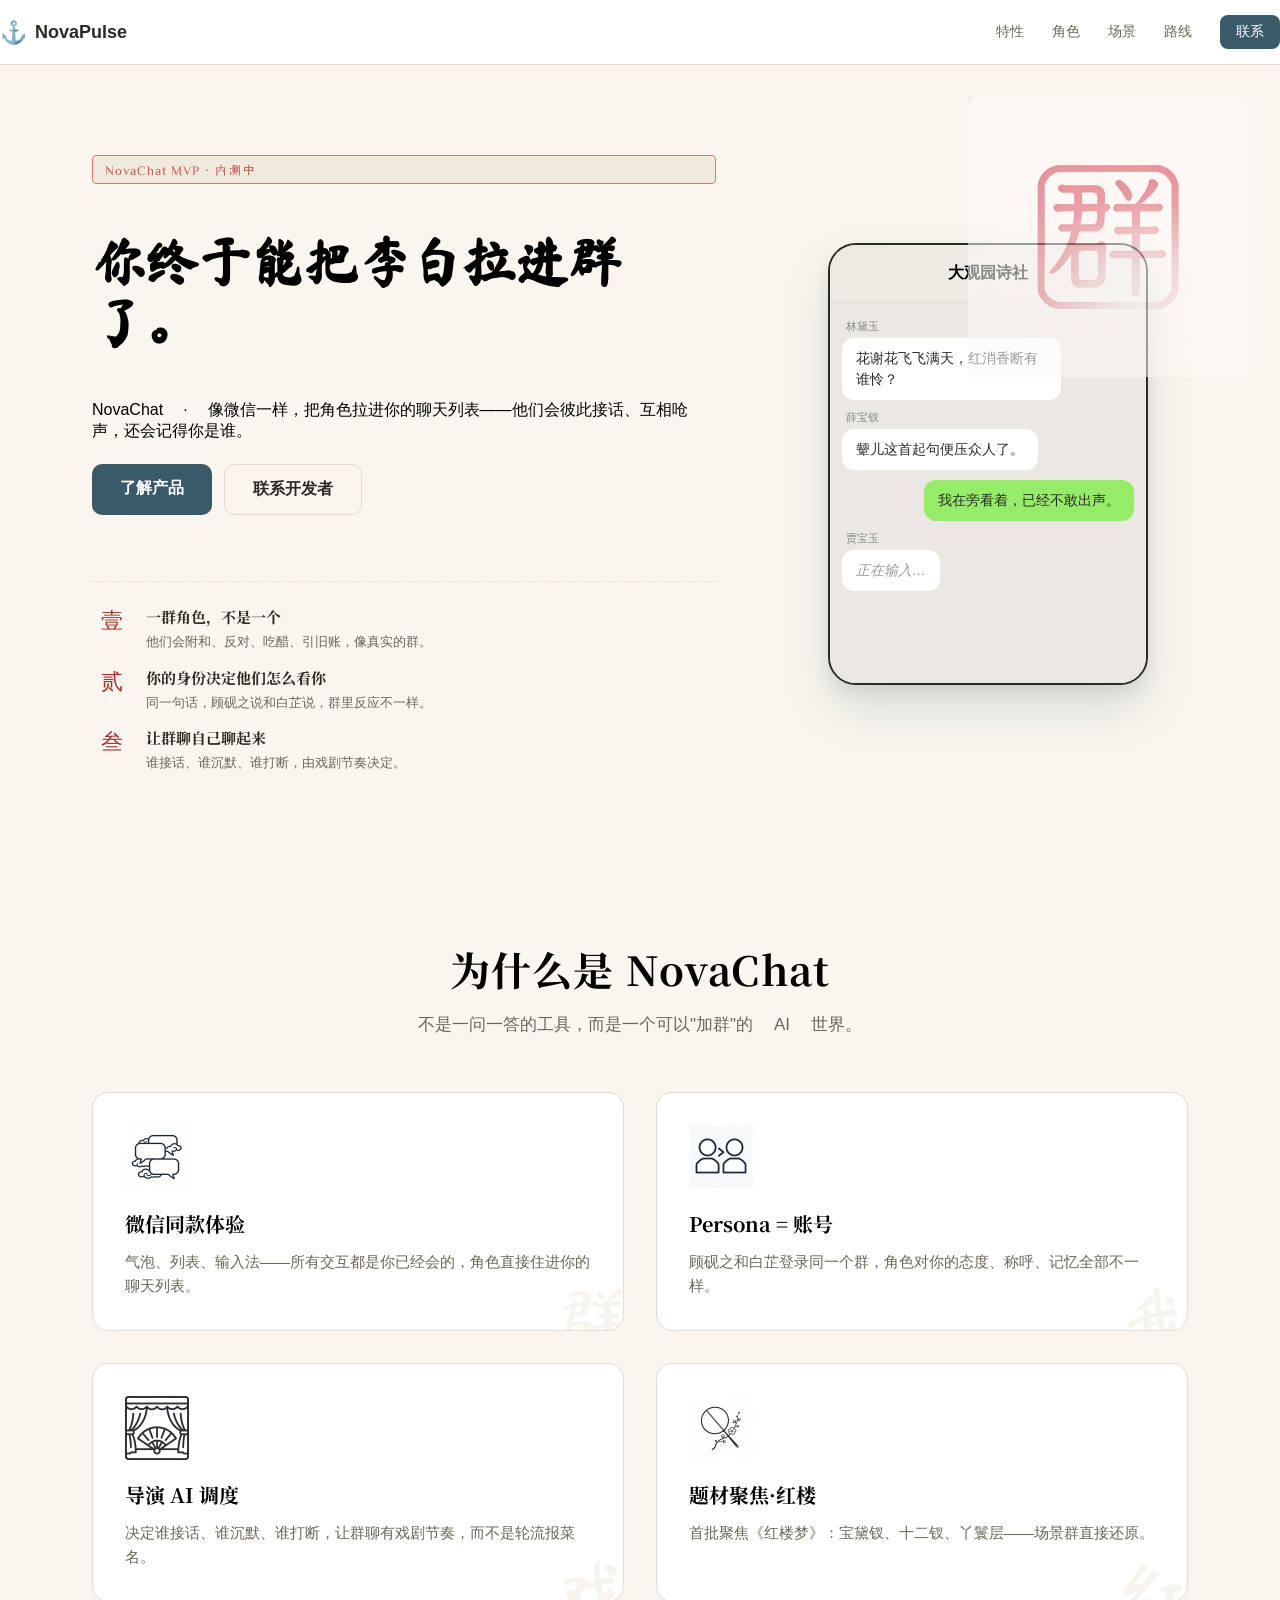
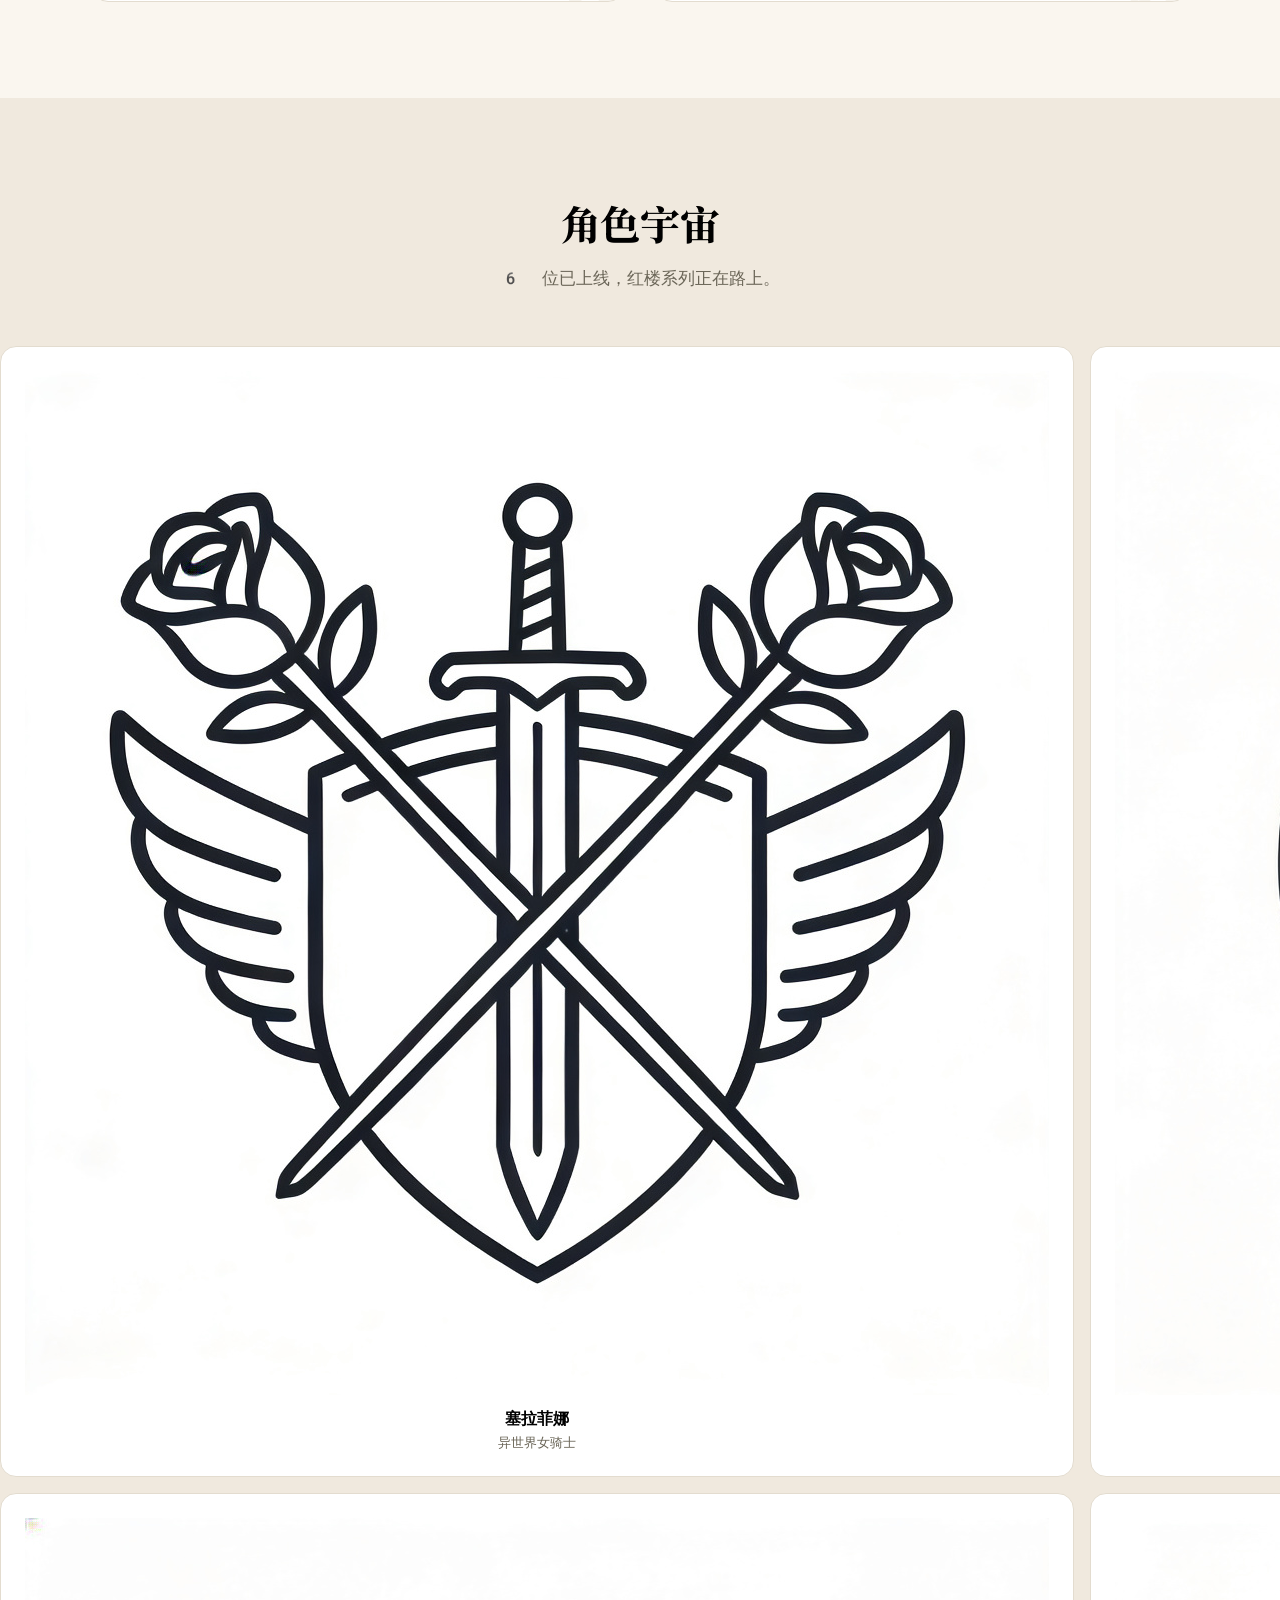
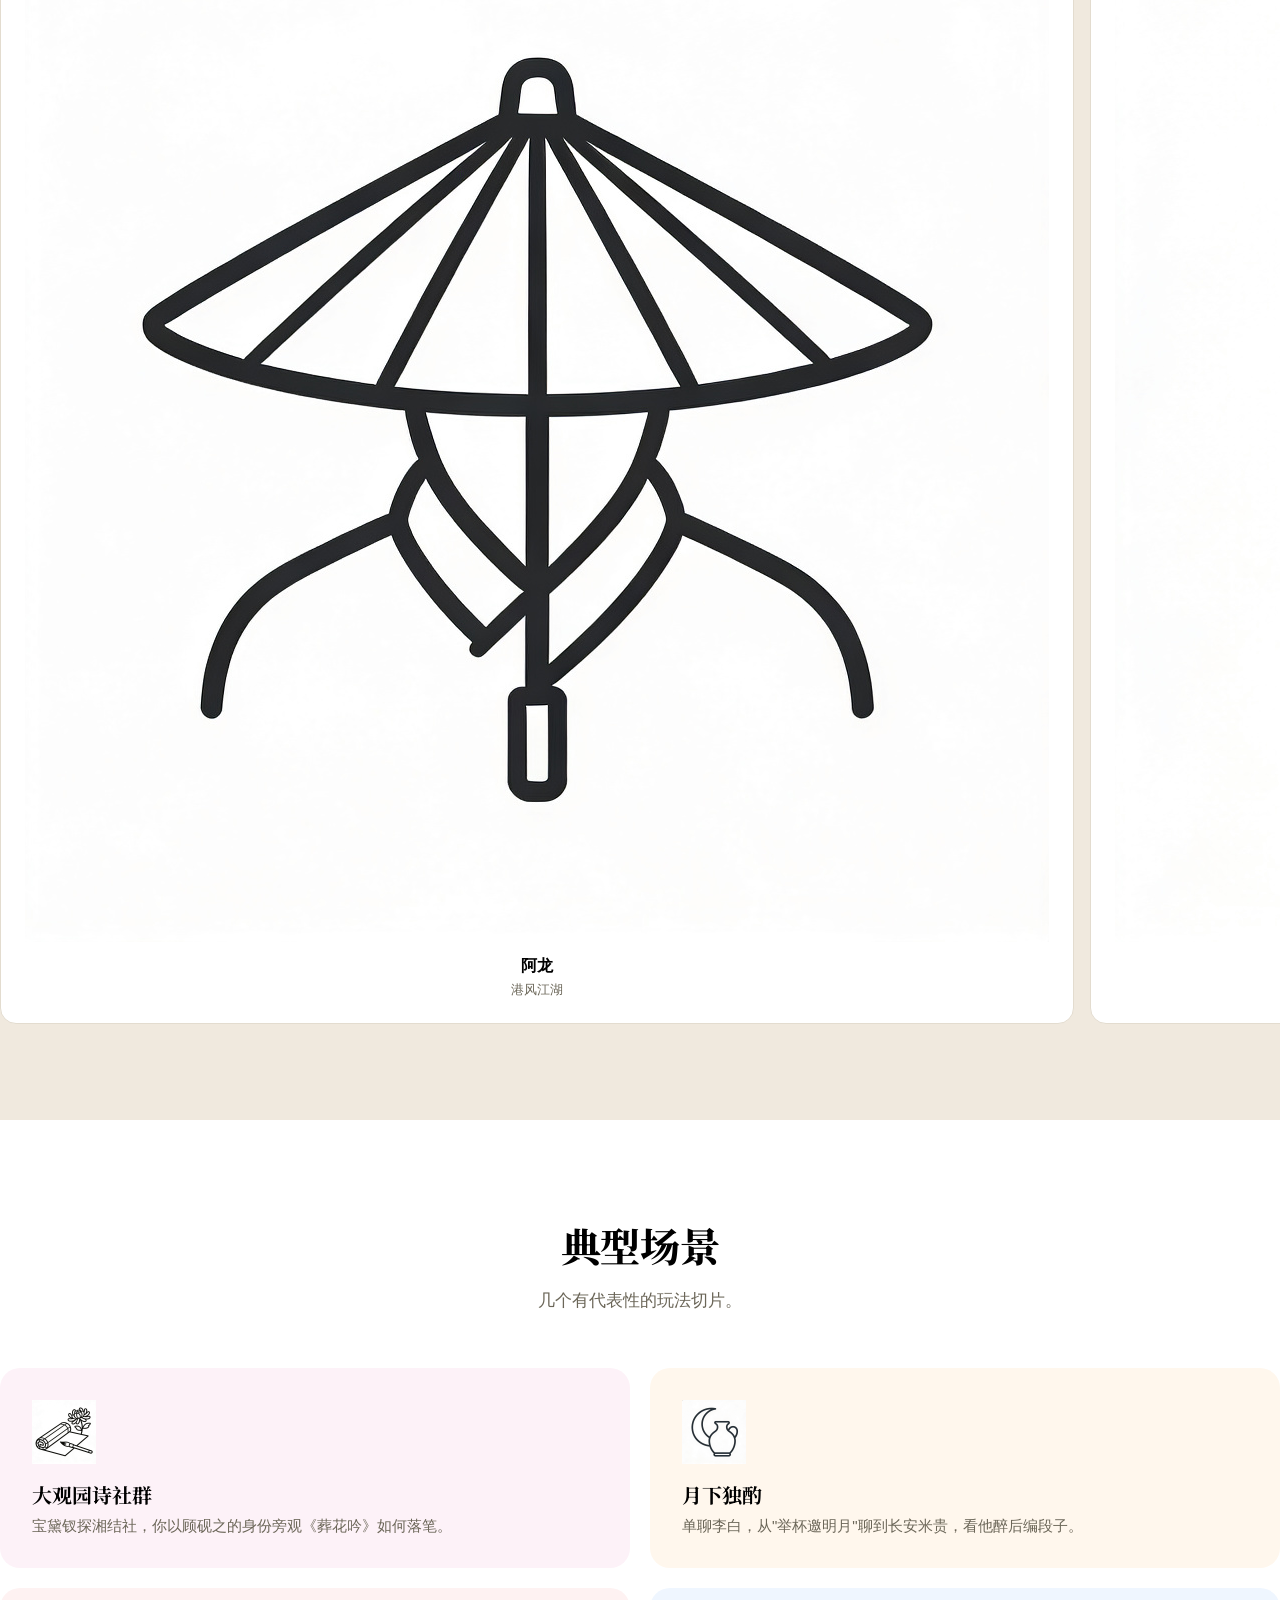
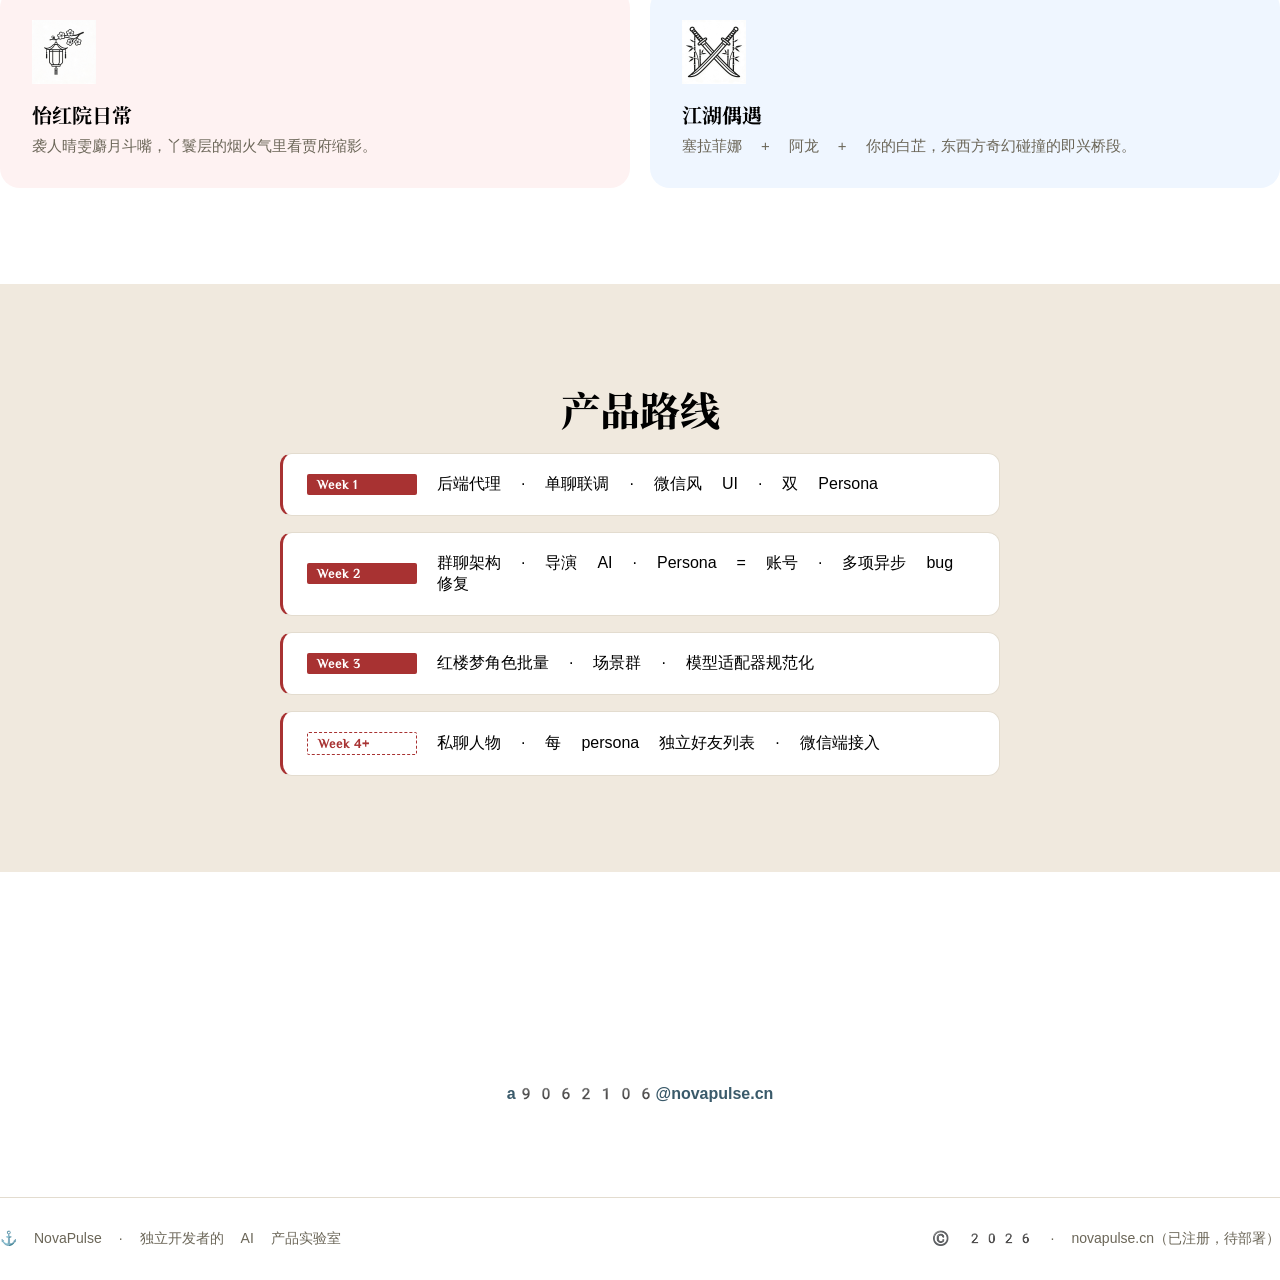
==== index.html @ bb03c8c2 "Initial commit: NovaChat landing v1" ====
<!DOCTYPE html>
<html lang="zh-CN">
<head>
  <meta charset="UTF-8">
  <meta name="viewport" content="width=device-width, initial-scale=1.0">
  <title>NovaPulse · 让 AI 角色住进你的聊天列表</title>
  <meta name="description" content="NovaPulse 是一位独立开发者的 AI 产品实验室，首款产品 NovaChat：微信风多角色 AI 群聊。">
  <link rel="preconnect" href="https://fonts.googleapis.com">
  <link rel="preconnect" href="https://fonts.gstatic.com" crossorigin>
  <link href="https://fonts.googleapis.com/css2?family=Ma+Shan+Zheng&family=Noto+Serif+SC:wght@400;700;900&family=ZCOOL+XiaoWei&display=swap" rel="stylesheet">
  <link rel="stylesheet" href="css/style.css">
</head>
<body>

  <nav class="nav">
    <div class="container nav-inner">
      <a href="#" class="brand"><span class="logo">⚓</span><span>NovaPulse</span></a>
      <div class="nav-links">
        <a href="#features">特性</a>
        <a href="#characters">角色</a>
        <a href="#scenes">场景</a>
        <a href="#roadmap">路线</a>
        <a href="#contact" class="nav-cta">联系</a>
      </div>
    </div>
  </nav>

  <header class="hero">
    <img src="assets/icons/deco-seal-hero.png" class="hero-seal" alt="">
    <div class="container hero-grid">
      <div class="hero-text">
        <span class="badge">NovaChat MVP · 内测中</span>
        <h1>你终于能把李白拉进群了。</h1>
        <p class="hero-sub">NovaChat · 像微信一样，把角色拉进你的聊天列表——他们会彼此接话、互相呛声，还会记得你是谁。</p>
        <div class="hero-ctas">
          <a href="#features" class="btn btn-primary">了解产品</a>
          <a href="#contact" class="btn btn-ghost">联系开发者</a>
        </div>
        <div class="hero-pillars">
          <div class="pillar">
            <div class="pillar-num">壹</div>
            <div class="pillar-body">
              <div class="pillar-title">一群角色，不是一个</div>
              <div class="pillar-desc">他们会附和、反对、吃醋、引旧账，像真实的群。</div>
            </div>
          </div>
          <div class="pillar">
            <div class="pillar-num">贰</div>
            <div class="pillar-body">
              <div class="pillar-title">你的身份决定他们怎么看你</div>
              <div class="pillar-desc">同一句话，顾砚之说和白芷说，群里反应不一样。</div>
            </div>
          </div>
          <div class="pillar">
            <div class="pillar-num">叁</div>
            <div class="pillar-body">
              <div class="pillar-title">让群聊自己聊起来</div>
              <div class="pillar-desc">谁接话、谁沉默、谁打断，由戏剧节奏决定。</div>
            </div>
          </div>
        </div>
      </div>
      <div class="hero-phone">
        <div class="phone">
          <div class="phone-header">大观园诗社</div>
          <div class="phone-body">
            <div class="msg msg-left"><span class="name">林黛玉</span><p>花谢花飞飞满天，红消香断有谁怜？</p></div>
            <div class="msg msg-left"><span class="name">薛宝钗</span><p>颦儿这首起句便压众人了。</p></div>
            <div class="msg msg-right"><p>我在旁看着，已经不敢出声。</p></div>
            <div class="msg msg-left typing"><span class="name">贾宝玉</span><p>正在输入…</p></div>
          </div>
        </div>
      </div>
    </div>
  </header>

  <section class="features" id="features">
    <div class="section-header">
      <h2>为什么是 NovaChat</h2>
      <p class="section-sub">不是一问一答的工具，而是一个可以"加群"的 AI 世界。</p>
    </div>
    <div class="features-grid">
      <div class="feature-card" data-char="群">
        <img src="assets/icons/feature-01-chat.png" class="feature-icon" alt="微信同款体验">
        <h3>微信同款体验</h3>
        <p>气泡、列表、输入法——所有交互都是你已经会的，角色直接住进你的聊天列表。</p>
      </div>
      <div class="feature-card" data-char="我">
        <img src="assets/icons/feature-02-persona.png" class="feature-icon" alt="Persona 账号">
        <h3>Persona = 账号</h3>
        <p>顾砚之和白芷登录同一个群，角色对你的态度、称呼、记忆全部不一样。</p>
      </div>
      <div class="feature-card" data-char="戏">
        <img src="assets/icons/feature-03-director.png" class="feature-icon" alt="导演 AI 调度">
        <h3>导演 AI 调度</h3>
        <p>决定谁接话、谁沉默、谁打断，让群聊有戏剧节奏，而不是轮流报菜名。</p>
      </div>
      <div class="feature-card" data-char="红">
        <img src="assets/icons/feature-04-redchamber.png" class="feature-icon" alt="题材聚焦红楼">
        <h3>题材聚焦·红楼</h3>
        <p>首批聚焦《红楼梦》：宝黛钗、十二钗、丫鬟层——场景群直接还原。</p>
      </div>
    </div>
  </section>

  <section id="characters" class="section section-alt">
    <div class="container">
      <h2 class="section-title">角色宇宙</h2>
      <p class="section-sub">6 位已上线，红楼系列正在路上。</p>
      <div class="characters">
        <div class="char-card"><img src="assets/icons/char-seraphina.png" class="char-avatar" alt="塞拉菲娜"><h4>塞拉菲娜</h4><p>异世界女骑士</p></div>
        <div class="char-card"><img src="assets/icons/char-libai.png" class="char-avatar" alt="李白"><h4>李白</h4><p>盛唐诗仙</p></div>
        <div class="char-card"><img src="assets/icons/char-xiaohong.png" class="char-avatar" alt="小红"><h4>小红</h4><p>活泼少女</p></div>
        <div class="char-card"><img src="assets/icons/char-suxiaorou.png" class="char-avatar" alt="苏小柔"><h4>苏小柔</h4><p>温婉姑娘</p></div>
        <div class="char-card"><img src="assets/icons/char-along.png" class="char-avatar" alt="阿龙"><h4>阿龙</h4><p>港风江湖</p></div>
        <div class="char-card"><img src="assets/icons/char-suqinghuan.png" class="char-avatar" alt="苏清欢"><h4>苏清欢</h4><p>红楼 OC</p></div>
        <div class="char-card char-soon"><div class="char-avatar">📜</div><h4>宝黛钗 + 十二钗 + 丫鬟层</h4><p>Week 3 即将上线</p></div>
      </div>
    </div>
  </section>

  <section id="scenes" class="section">
    <div class="container">
      <h2 class="section-title">典型场景</h2>
      <p class="section-sub">几个有代表性的玩法切片。</p>
      <div class="scenes">
        <div class="scene-card scene-pink"><img src="assets/icons/scene-poetry.png" class="scene-icon" alt="大观园诗社群"><h3>大观园诗社群</h3><p>宝黛钗探湘结社，你以顾砚之的身份旁观《葬花吟》如何落笔。</p></div>
        <div class="scene-card scene-orange"><img src="assets/icons/scene-moonwine.png" class="scene-icon" alt="月下独酌"><h3>月下独酌</h3><p>单聊李白，从"举杯邀明月"聊到长安米贵，看他醉后编段子。</p></div>
        <div class="scene-card scene-red"><img src="assets/icons/scene-courtyard.png" class="scene-icon" alt="怡红院日常"><h3>怡红院日常</h3><p>袭人晴雯麝月斗嘴，丫鬟层的烟火气里看贾府缩影。</p></div>
        <div class="scene-card scene-blue"><img src="assets/icons/scene-jianghu.png" class="scene-icon" alt="江湖偶遇"><h3>江湖偶遇</h3><p>塞拉菲娜 + 阿龙 + 你的白芷，东西方奇幻碰撞的即兴桥段。</p></div>
      </div>
    </div>
  </section>

  <section id="roadmap" class="section section-alt">
    <div class="container">
      <h2 class="section-title">产品路线</h2>
      <div class="roadmap">
        <div class="road-item done"><span class="road-tag">Week 1</span><p>后端代理 · 单聊联调 · 微信风 UI · 双 Persona</p></div>
        <div class="road-item done"><span class="road-tag">Week 2</span><p>群聊架构 · 导演 AI · Persona = 账号 · 多项异步 bug 修复</p></div>
        <div class="road-item current"><span class="road-tag">Week 3</span><p>红楼梦角色批量 · 场景群 · 模型适配器规范化</p></div>
        <div class="road-item"><span class="road-tag">Week 4+</span><p>私聊人物 · 每 persona 独立好友列表 · 微信端接入</p></div>
      </div>
    </div>
  </section>

  <section id="contact" class="section section-dark">
    <div class="container contact-inner">
      <h2>想第一时间体验 NovaChat？</h2>
      <p>内测名额有限，独立开发节奏，欢迎直接发邮件聊聊。</p>
      <a href="mailto:a9062106@novapulse.cn" class="btn btn-light">a9062106@novapulse.cn</a>
    </div>
  </section>

  <footer class="footer">
    <div class="container footer-inner">
      <span>⚓ NovaPulse · 独立开发者的 AI 产品实验室</span>
      <span>© 2026 · novapulse.cn（已注册，待部署）</span>
    </div>
  </footer>

  <script src="js/main.js"></script>
</body>
</html>
---- css/style.css ----
* { margin: 0; padding: 0; box-sizing: border-box; }
:root {
  /* 主色：水墨青（去微信化） */
  --primary: #3a5a6a;
  --primary-light: #5e7e8c;
  --primary-hover: #2d4854;

  /* 点缀：胭脂 — 用于 CTA / persona badge / 关键强调 */
  --accent: #c85a54;
  --accent-light: #d97b75;

  /* 辅色：赭石 — 古风置顶 / 分隔 */
  --secondary: #b4744a;
  --secondary-light: #d8a478;

  /* 背景与文字 */
  --bg: #faf6ef;            /* 米白纸色 */
  --bg-alt: #f0e9de;        /* 章节分段 */
  --text: #2c2a26;
  --text-light: #6b6658;
  --border: #e3dccf;

  /* 气泡色（如果落地页有演示对话） */
  --bubble-user: #d8e4e8;   /* 淡水墨青 */
  --bubble-ai: #f5efe4;     /* 淡米黄 */

  /* 场景色（换古风调子） */
  --scene-pink: #f5dfd8;
  --scene-orange: #f0e1c8;
  --scene-red: #eccfc6;
  --scene-blue: #d8dfe4;

  /* 字体 */
  --font-display: 'Ma Shan Zheng', 'Noto Serif SC', serif;
  --font-heading: 'Noto Serif SC', 'PingFang SC', serif;
  --font-body: 'Noto Sans SC', -apple-system, 'PingFang SC', 'Microsoft YaHei', 'Segoe UI Emoji', 'Apple Color Emoji', 'Noto Color Emoji', sans-serif;
  --font-accent: 'ZCOOL XiaoWei', 'Noto Serif SC', serif;
  
  /* 朱印色 */
  --ink-seal: #a83232;
  --ink-seal-soft: #c45d5d;

  /* 尺寸保留，不要动 */
  --container-max: 1120px;
  --radius: 12px;
  --radius-lg: 20px;
}

/* 全局字体规则 */
body { font-family: var(--font-body); }
.hero h1, h1.hero-title {
  font-family: var(--font-display);
  font-weight: 400;
  letter-spacing: 0.04em;
  line-height: 1.25;
}
h2 { font-family: var(--font-heading); font-weight: 700; letter-spacing: 0.03em; }
h3 { font-family: var(--font-heading); font-weight: 700; }
/* Nav */
.nav {
  position: sticky; top: 0; z-index: 100;
  background: rgba(255,255,255,0.85);
  backdrop-filter: saturate(180%) blur(10px);
  border-bottom: 1px solid var(--border);
  transition: box-shadow 0.2s;
}
.nav-inner { display:flex; justify-content:space-between; align-items:center; height:64px; }
.brand { display:flex; align-items:center; gap:8px; font-weight:700; font-size:18px; color:var(--text); text-decoration:none; }
.logo { font-size:22px; }
.nav-links { display:flex; gap:28px; align-items:center; }
.nav-links a { color:var(--text-light); text-decoration:none; font-size:14px; }
.nav-links a:hover { color:var(--primary); }
.nav-cta { background:var(--primary); color:white !important; padding:8px 16px; border-radius:8px; }
.nav-cta:hover { background:var(--primary-light); }

/* Hero */
.hero { padding: 0; background: var(--bg); position: relative; overflow: hidden; }
.hero-grid {
  display: grid;
  grid-template-columns: 1fr 400px;
  gap: 72px;
  align-items: center;
  max-width: 1160px;
  margin: 0 auto;
  padding: 90px 32px 70px;
  min-height: 580px;
}
.hero-text { display: flex; flex-direction: column; gap: 22px; justify-content: center; }
.hero-phone { display: flex; justify-content: center; align-items: center; }
@media (max-width: 960px) {
  .hero-grid { grid-template-columns: 1fr; gap: 48px; padding: 60px 24px 50px; }
  .hero-phone { order: -1; }
}
.hero-badge, .hero-label, .hero .badge { background: var(--bg-alt); color: var(--accent); border: 1px solid var(--accent-light); border-radius: 4px; padding: 4px 12px; font-family: var(--font-accent); font-size: 13px; letter-spacing: 0.08em; display: inline-block; margin-bottom:24px; }
.hero-text h1 { font-size:54px; line-height:1.15; font-weight:800; letter-spacing:-0.02em; margin-bottom:24px; }
.accent { background:linear-gradient(135deg, var(--primary), var(--primary-light)); -webkit-background-clip:text; -webkit-text-fill-color:transparent; background-clip:text; }
.lead { font-size:18px; color:var(--text-light); margin-bottom:32px; }
.hero-ctas { display:flex; gap:12px; margin-bottom:24px; flex-wrap:wrap; }
.btn { display:inline-block; padding:14px 28px; border-radius:10px; text-decoration:none; font-weight:600; transition:all 0.2s; border:none; cursor:pointer; }
.btn-primary { background:var(--primary); color:white; }
.btn-primary:hover { background:var(--primary-light); transform:translateY(-1px); box-shadow:0 10px 30px -10px rgba(58, 90, 106, 0.3); }
.btn-ghost { color:var(--text); border:1.5px solid var(--border); }
.btn-ghost:hover { border-color:var(--primary); color:var(--primary); }
.btn-light { background:white; color:var(--primary); }
.hero-meta { display:flex; gap:16px; font-size:13px; color:var(--text-light); flex-wrap:wrap; }

/* Hero pillars */
.hero-pillars {
  display: flex; flex-direction: column; gap: 14px;
  margin-top: 20px; padding-top: 24px;
  border-top: 1px dashed var(--border);
}
.pillar { display: grid; grid-template-columns: 40px 1fr; gap: 14px; align-items: start; }
.pillar-num {
  font-family: var(--font-display);
  font-size: 22px;
  color: var(--ink-seal);
  line-height: 1.2;
  text-align: center;
  padding-top: 2px;
}
.pillar-title {
  font-family: var(--font-heading);
  font-size: 15px; font-weight: 700;
  color: var(--text);
  margin-bottom: 4px;
}
.pillar-desc { font-size: 13px; color: var(--text-light); line-height: 1.65; }

/* Phone mock */
.hero-phone { display:flex; justify-content:center; }
.phone { width:320px; background:#f0ece8; border-radius:28px; box-shadow:0 24px 48px rgba(58, 90, 106, 0.16), 0 8px 16px rgba(44, 42, 38, 0.08); border: 2px solid #2c2a26; overflow:hidden; }
.phone-header { background:#ede9e3; padding:18px; font-weight:600; text-align:center; border-bottom:1px solid #e0dcd4; }
.phone-body { padding:16px 12px; min-height:380px; display:flex; flex-direction:column; gap:10px; background:#ebe7e2; }
.msg { display:flex; flex-direction:column; max-width:75%; }
.msg .name { font-size:11px; color:#888; margin-bottom:4px; padding:0 4px; }
.msg p { padding:10px 14px; border-radius:12px; font-size:14px; line-height:1.5; }
.msg-left { align-self:flex-start; }
.msg-left p { background:white; color:var(--text); }
.msg-right { align-self:flex-end; }
.msg-right p { background:#95ec69; color:var(--text); }
.typing p { color:#999; font-style:italic; }
.typing { animation:pulse 1.5s ease-in-out infinite; }
@keyframes pulse { 0%,100%{opacity:0.6;} 50%{opacity:1;} }

/* Sections */
.section { padding:96px 0; }
.section-alt { background:var(--bg-alt); }
.section-title { font-size:40px; font-weight:800; text-align:center; margin-bottom:16px; letter-spacing:-0.01em; }
.section-sub { text-align:center; color:var(--text-light); font-size:17px; margin-bottom:56px; }

/* Features */
.features { padding:96px 0; background:var(--bg); }
.section-header {
  text-align:center;
  margin-bottom:56px;
}
.section-header h2 { font-size:40px; margin-bottom:16px; }
.section-header .section-sub { font-size:17px; color:var(--text-light); }
.features-grid {
  display:grid;
  grid-template-columns:repeat(2,1fr);
  gap:32px;
  max-width:1160px;
  margin:0 auto;
  padding:0 32px;
}
.feature-card {
  background:white;
  padding:32px;
  border-radius:16px;
  border:1px solid var(--border);
  transition:all 0.3s;
  position:relative;
  overflow:hidden;
}
.feature-card:hover {
  transform:translateY(-4px);
  box-shadow:0 24px 48px rgba(58, 90, 106, 0.16);
  border-color:var(--primary-light);
}
.feature-card::before {
  content:attr(data-char);
  position:absolute;
  right:-12px;
  bottom:-32px;
  font-size:80px;
  font-family:var(--font-display);
  color:var(--bg-alt);
  opacity:0.5;
  pointer-events:none;
  line-height:1;
  z-index:0;
}
.feature-card .feature-icon {
  font-size:36px; 
  margin-bottom:20px;
  position: relative;
  z-index: 1;
}
.feature-card h3 {
  font-size:20px; 
  margin-bottom:12px;
  position: relative;
  z-index: 1;
}
.feature-card p {
  color:var(--text-light); 
  font-size:15px; 
  line-height:1.6;
  position: relative;
  z-index: 1;
}
@media (max-width: 960px) {
  .features-grid { grid-template-columns:1fr; gap:24px; padding:0 24px; }
  .section-header h2 { font-size:32px; }
  .feature-card { padding:28px; }
}

/* Characters */
.characters { display:grid; grid-template-columns:repeat(4,1fr); gap:16px; }
.char-card { background:white; padding:24px; border-radius:16px; text-align:center; border:1px solid var(--border); }
.char-avatar { font-size:40px; margin-bottom:10px; }
.char-card h4 { font-size:16px; margin-bottom:4px; }
.char-card p { color:var(--text-light); font-size:13px; }
.char-soon { background:linear-gradient(135deg,#fef3c7,#fce7f3); border:1px dashed var(--primary-light); grid-column:span 2; }

/* Scenes */
.scenes { display:grid; grid-template-columns:repeat(2,1fr); gap:20px; }
.scene-card { padding:32px; border-radius:20px; }
.scene-icon { font-size:36px; margin-bottom:14px; }
.scene-card h3 { font-size:20px; margin-bottom:8px; }
.scene-card p { font-size:15px; color:var(--text-light); }
.scene-pink { background:#fdf2f8; }
.scene-orange { background:#fff7ed; }
.scene-red { background:#fef2f2; }
.scene-blue { background:#eff6ff; }

/* Roadmap */
.roadmap { display:flex; flex-direction:column; gap:16px; max-width:720px; margin:0 auto; }
.road-item { display:flex; gap:20px; align-items:center; padding:20px 24px; background:white; border-radius:12px; border:1px solid var(--border); border-left:3px solid var(--ink-seal); position: relative; }
.road-tag { font-weight:700; color:var(--text-light); min-width:110px; font-size:14px; }
.road-item.done .road-tag, .road-item.current .road-tag, .road-item .road-tag {
  background: var(--ink-seal) !important;
  color: #fff !important;
  border-radius: 2px !important;
  padding: 4px 10px !important;
  font-family: var(--font-accent);
  font-size: 13px;
  letter-spacing: 0.08em;
}
.road-item:last-child .road-tag {
  background: transparent !important;
  color: var(--ink-seal) !important;
  border: 1px dashed var(--ink-seal) !important;
}

/* Contact */
.section-dark { background:var(--bg-dark); color:white; padding:80px 0; }
.contact-inner { text-align:center; }
.section-dark h2 { font-size:36px; margin-bottom:12px; }
.section-dark p { color:rgba(255,255,255,0.7); margin-bottom:32px; font-size:17px; }

/* Footer */
.footer { padding:32px 0; border-top:1px solid var(--border); color:var(--text-light); font-size:14px; }
.footer-inner { display:flex; justify-content:space-between; flex-wrap:wrap; gap:12px; }

/* Responsive */
@media (max-width: 860px) {
  .hero-grid { grid-template-columns:1fr; }
  .hero-text h1 { font-size:38px; }
  .features, .characters { grid-template-columns:repeat(2,1fr); }
  .scenes { grid-template-columns:1fr; }
  .char-soon { grid-column:span 2; }
  .nav-links a:not(.nav-cta) { display:none; }
  .section { padding:64px 0; }
  .section-title { font-size:30px; }
}

/* Emoji font fix */
.feature-icon,
.pillar-num,
.emoji {
  font-family: 'Apple Color Emoji', 'Segoe UI Emoji', 'Noto Color Emoji', 'Twemoji Mozilla', sans-serif;
}

/* ===== 矢量图标统一规则 ===== */
.feature-icon,
.char-icon,
.scene-icon {
  width: 64px;
  height: 64px;
  object-fit: contain;
  display: block;
  margin-bottom: 16px;
}

/* 覆盖原 .feature-icon 的 font-size:28px（现在是 img 不是 emoji） */
img.feature-icon { font-size: 0; }

.feature-card img.feature-icon {
  position: relative;
  z-index: 1;
}

/* ===== Hero 朱印水印 ===== */
.hero {
  position: relative;
  overflow: hidden;
}

.hero-seal {
  position: absolute;
  top: 32px;
  right: 32px;
  width: 280px;
  height: auto;
  opacity: 0.55;
  pointer-events: none;
  user-select: none;
  z-index: 0;
}

.hero-container,
.hero-left,
.hero-right {
  position: relative;
  z-index: 1;
}

@media (max-width: 960px) {
  .hero-seal { width: 180px; top: 20px; right: 16px; opacity: 0.35; }
}

@media (max-width: 720px) {
  .hero-seal { width: 140px; opacity: 0.28; }
  .feature-icon, .char-icon, .scene-icon { width: 56px; height: 56px; }
}
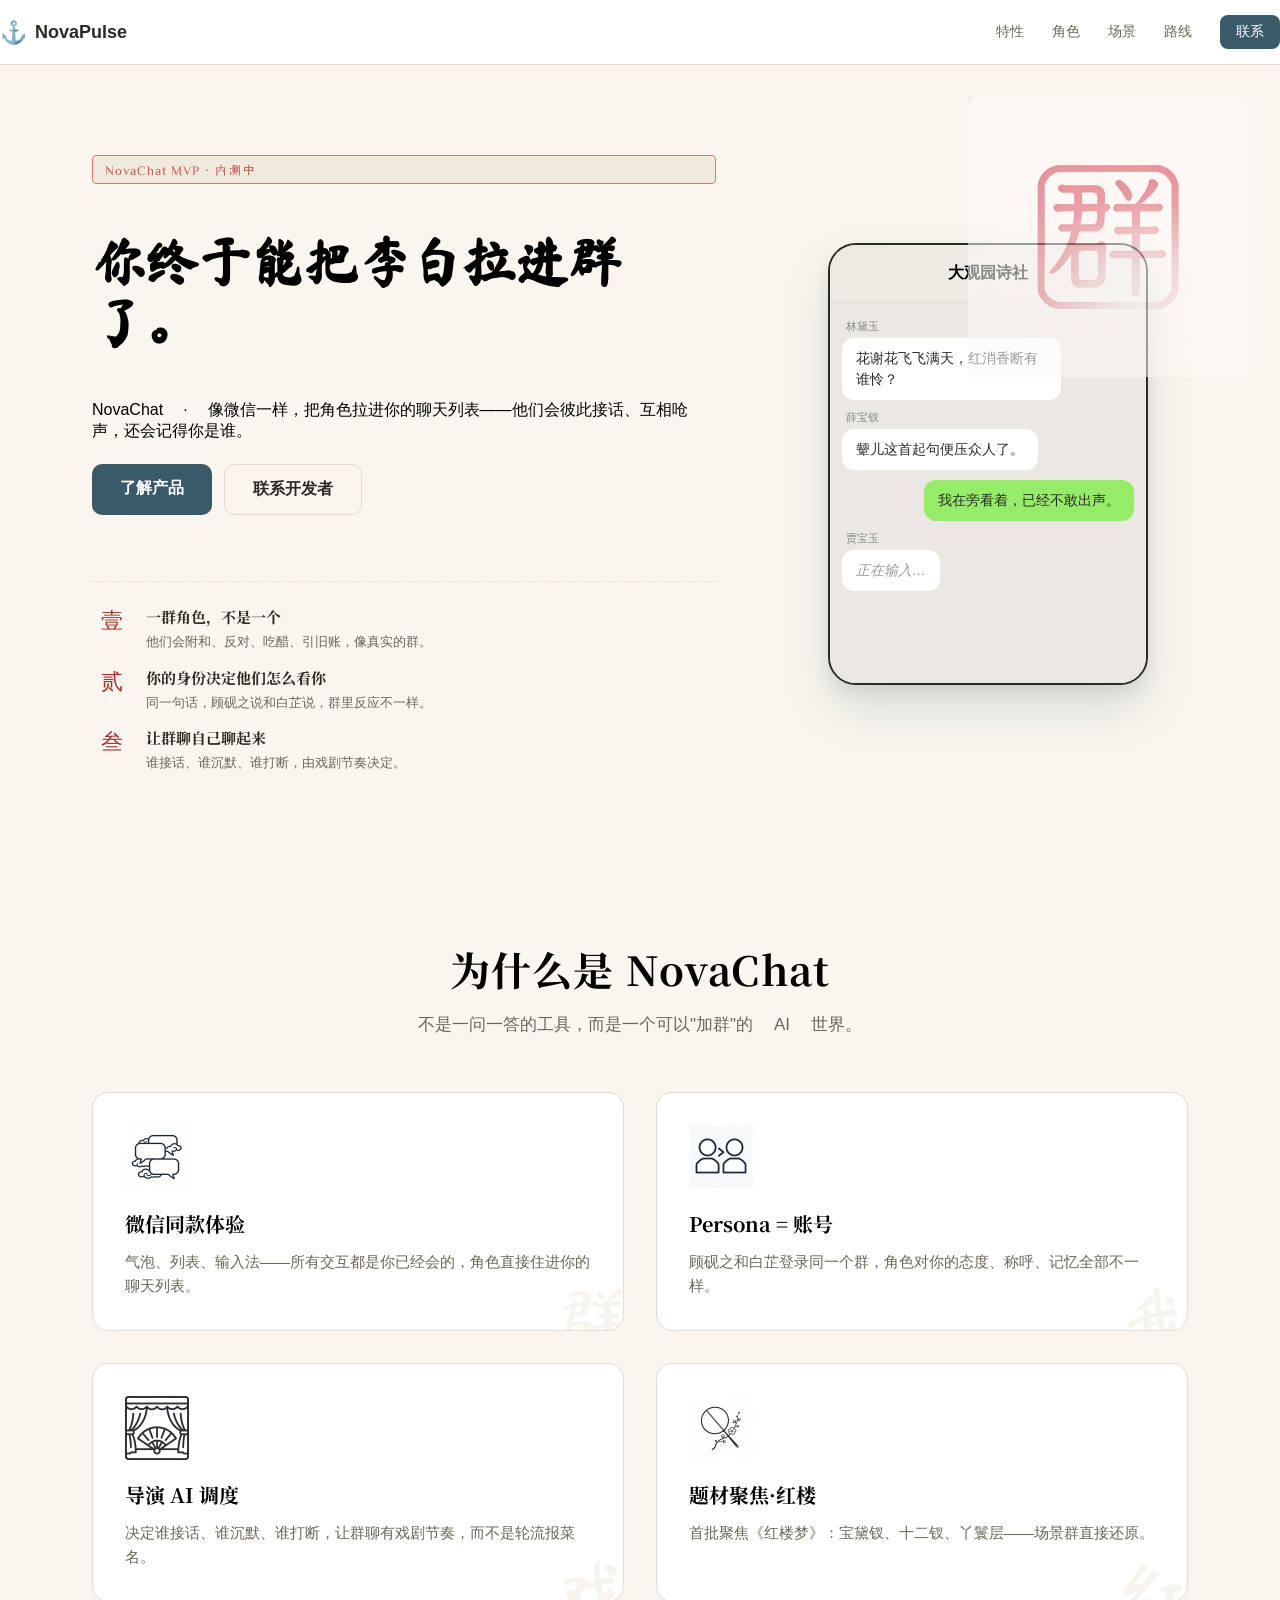
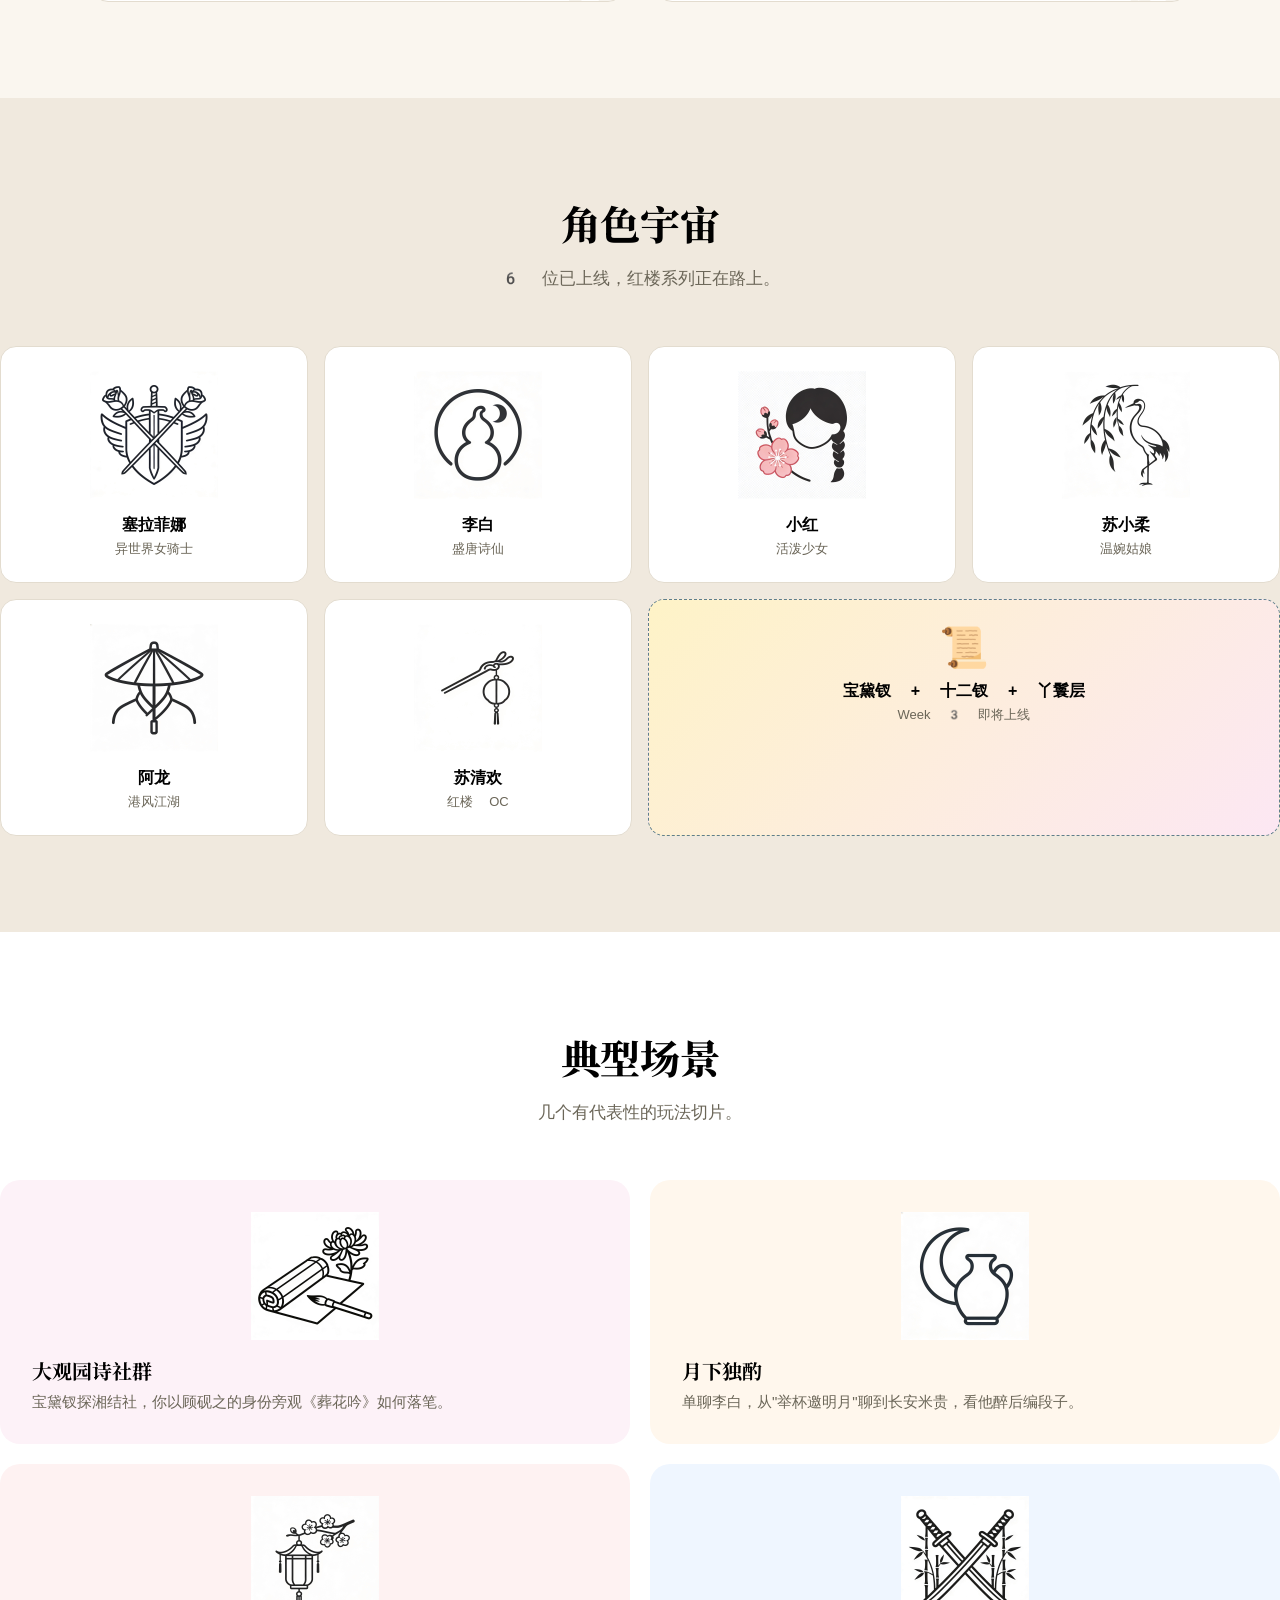
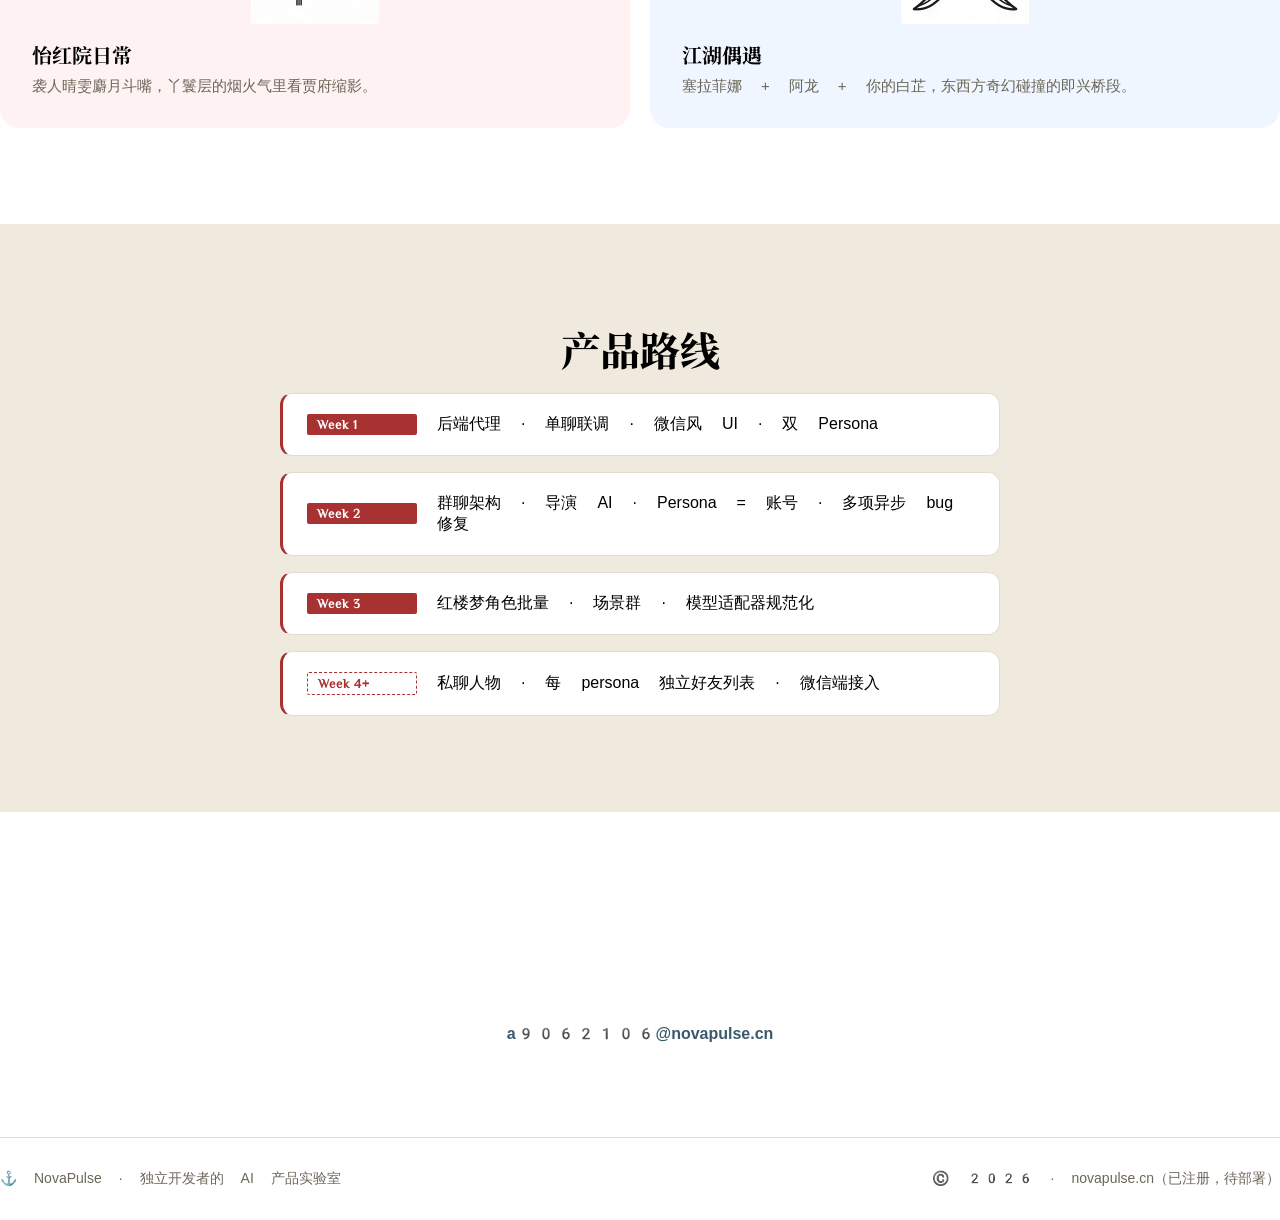
==== commit 4cc3e99c: "fix: 修复矢量图尺寸失控,强制 feature 64px/char/scene 128px" ====
--- a/index.html
+++ b/index.html
@@ -108,12 +108,12 @@
       <h2 class="section-title">角色宇宙</h2>
       <p class="section-sub">6 位已上线，红楼系列正在路上。</p>
       <div class="characters">
-        <div class="char-card"><img src="assets/icons/char-seraphina.png" class="char-avatar" alt="塞拉菲娜"><h4>塞拉菲娜</h4><p>异世界女骑士</p></div>
-        <div class="char-card"><img src="assets/icons/char-libai.png" class="char-avatar" alt="李白"><h4>李白</h4><p>盛唐诗仙</p></div>
-        <div class="char-card"><img src="assets/icons/char-xiaohong.png" class="char-avatar" alt="小红"><h4>小红</h4><p>活泼少女</p></div>
-        <div class="char-card"><img src="assets/icons/char-suxiaorou.png" class="char-avatar" alt="苏小柔"><h4>苏小柔</h4><p>温婉姑娘</p></div>
-        <div class="char-card"><img src="assets/icons/char-along.png" class="char-avatar" alt="阿龙"><h4>阿龙</h4><p>港风江湖</p></div>
-        <div class="char-card"><img src="assets/icons/char-suqinghuan.png" class="char-avatar" alt="苏清欢"><h4>苏清欢</h4><p>红楼 OC</p></div>
+        <div class="char-card"><img src="assets/icons/char-seraphina.png" class="char-icon" alt="塞拉菲娜"><h4>塞拉菲娜</h4><p>异世界女骑士</p></div>
+        <div class="char-card"><img src="assets/icons/char-libai.png" class="char-icon" alt="李白"><h4>李白</h4><p>盛唐诗仙</p></div>
+        <div class="char-card"><img src="assets/icons/char-xiaohong.png" class="char-icon" alt="小红"><h4>小红</h4><p>活泼少女</p></div>
+        <div class="char-card"><img src="assets/icons/char-suxiaorou.png" class="char-icon" alt="苏小柔"><h4>苏小柔</h4><p>温婉姑娘</p></div>
+        <div class="char-card"><img src="assets/icons/char-along.png" class="char-icon" alt="阿龙"><h4>阿龙</h4><p>港风江湖</p></div>
+        <div class="char-card"><img src="assets/icons/char-suqinghuan.png" class="char-icon" alt="苏清欢"><h4>苏清欢</h4><p>红楼 OC</p></div>
         <div class="char-card char-soon"><div class="char-avatar">📜</div><h4>宝黛钗 + 十二钗 + 丫鬟层</h4><p>Week 3 即将上线</p></div>
       </div>
     </div>
--- a/css/style.css
+++ b/css/style.css
@@ -335,4 +335,26 @@
 @media (max-width: 720px) {
   .hero-seal { width: 140px; opacity: 0.28; }
   .feature-icon, .char-icon, .scene-icon { width: 56px; height: 56px; }
+}
+
+/* ===== 矢量图尺寸硬约束(第四刀补丁) ===== */
+.feature-icon {
+  width: 64px !important;
+  height: 64px !important;
+  object-fit: contain;
+  display: block;
+  margin-bottom: 16px;
+}
+.char-icon, .scene-icon {
+  width: 128px !important;
+  height: 128px !important;
+  object-fit: contain;
+  display: block;
+  margin: 0 auto 16px;
+}
+
+/* 移动端更小 */
+@media (max-width: 768px) {
+  .feature-icon { width: 48px !important; height: 48px !important; }
+  .char-icon, .scene-icon { width: 96px !important; height: 96px !important; }
 }
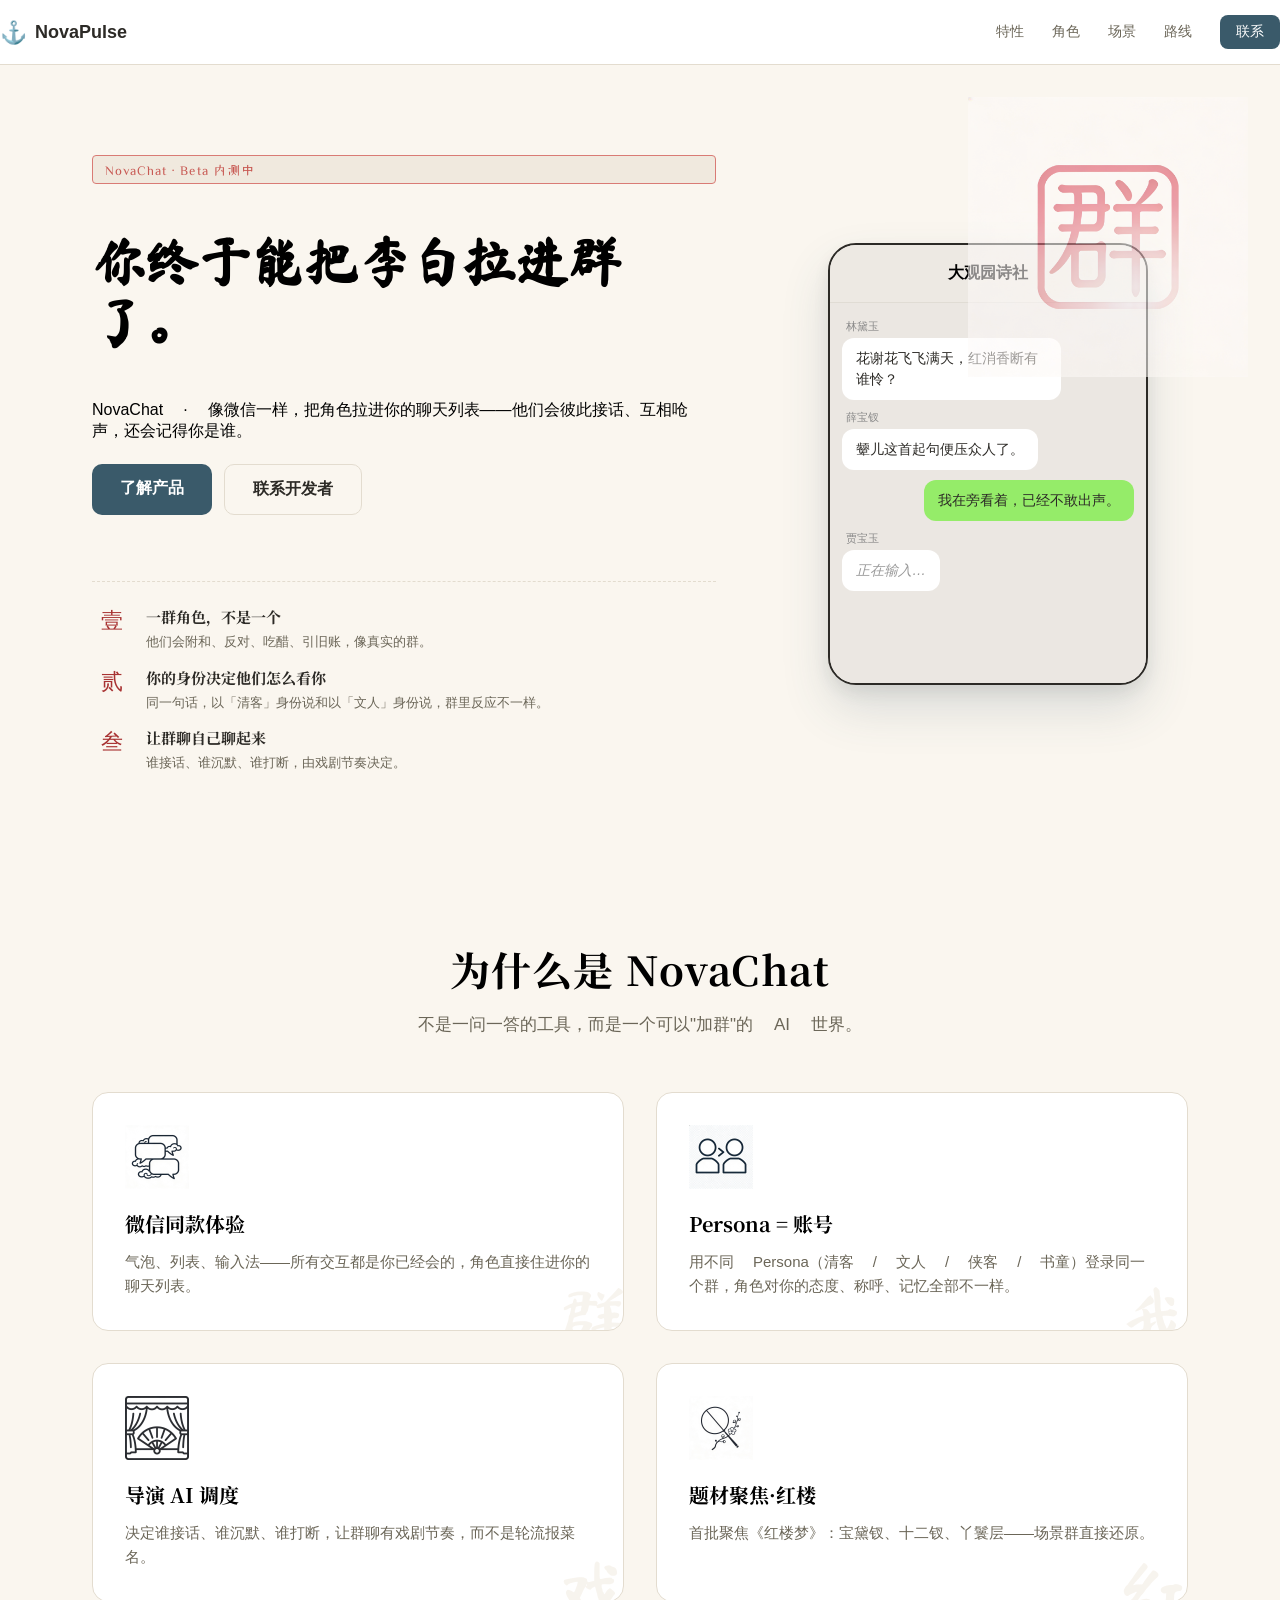
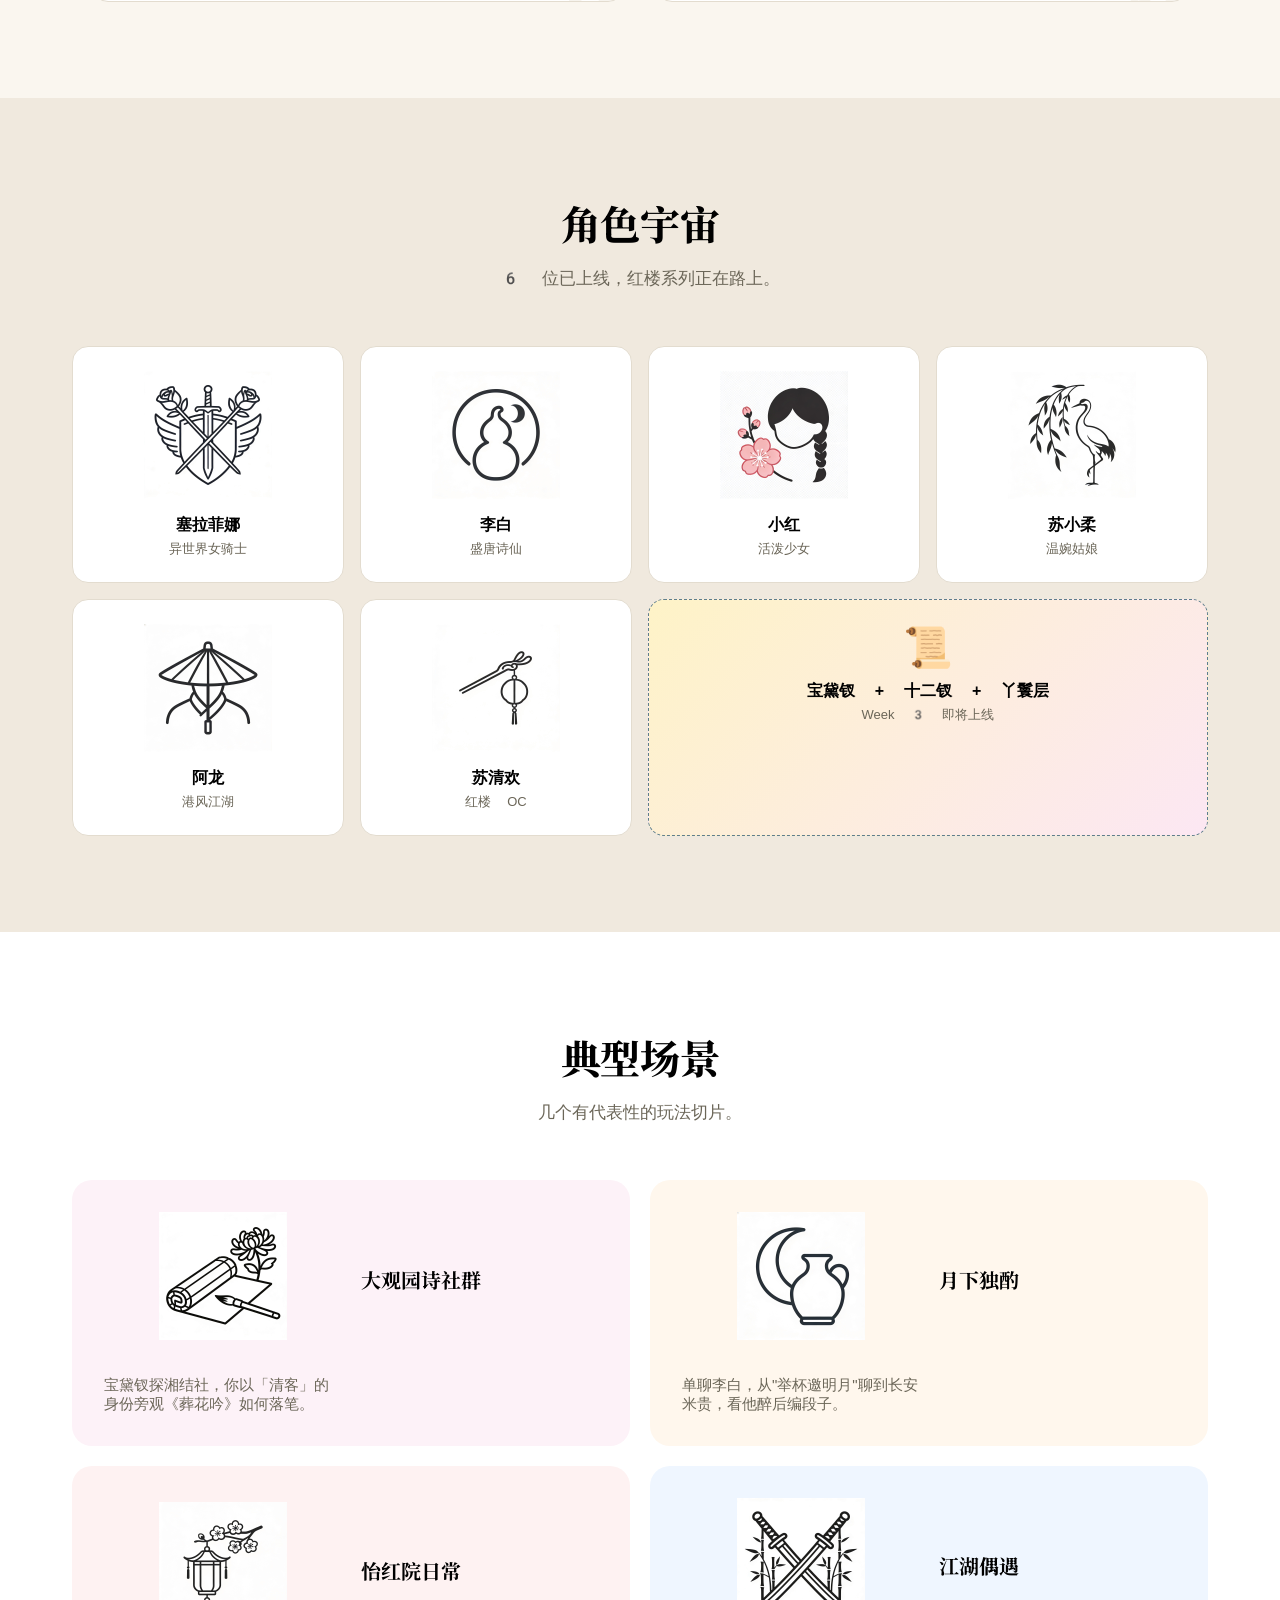
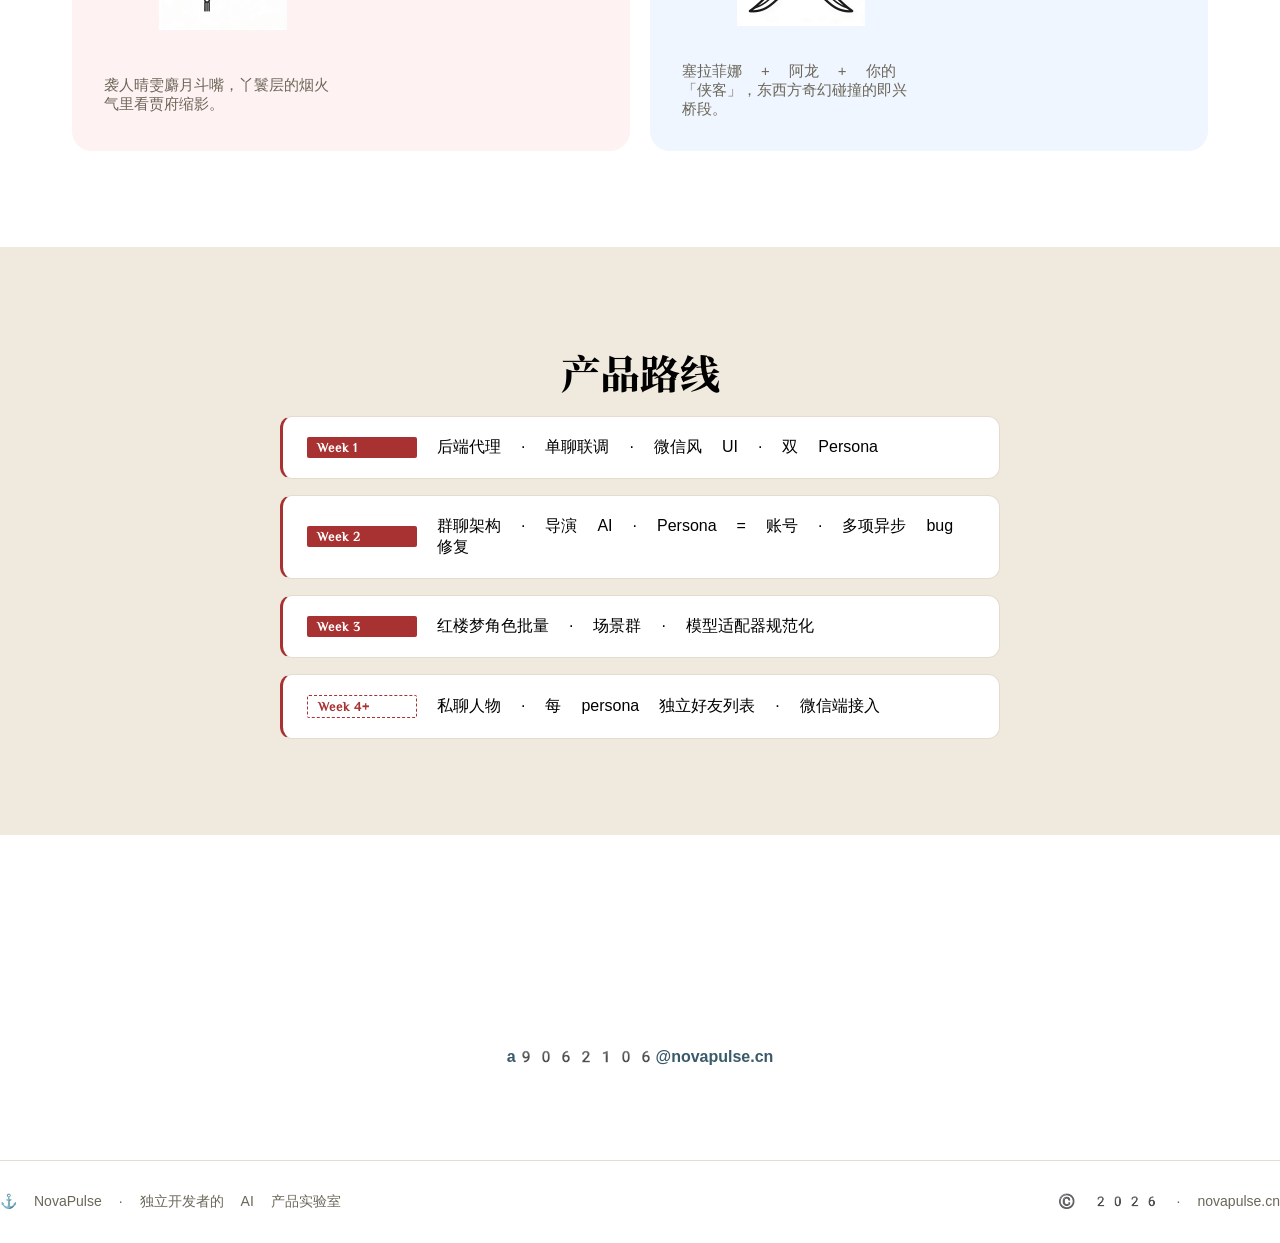
==== commit 4616e2a3: "fix: v1 小补丁 · 清理测试内容 + Beta 徽章 + Footer 精简" ====
--- a/index.html
+++ b/index.html
@@ -29,7 +29,7 @@
     <img src="assets/icons/deco-seal-hero.png" class="hero-seal" alt="">
     <div class="container hero-grid">
       <div class="hero-text">
-        <span class="badge">NovaChat MVP · 内测中</span>
+        <span class="badge">NovaChat · Beta 内测中</span>
         <h1>你终于能把李白拉进群了。</h1>
         <p class="hero-sub">NovaChat · 像微信一样，把角色拉进你的聊天列表——他们会彼此接话、互相呛声，还会记得你是谁。</p>
         <div class="hero-ctas">
@@ -48,7 +48,7 @@
             <div class="pillar-num">贰</div>
             <div class="pillar-body">
               <div class="pillar-title">你的身份决定他们怎么看你</div>
-              <div class="pillar-desc">同一句话，顾砚之说和白芷说，群里反应不一样。</div>
+              <div class="pillar-desc">同一句话，以「清客」身份说和以「文人」身份说，群里反应不一样。</div>
             </div>
           </div>
           <div class="pillar">
@@ -88,7 +88,7 @@
       <div class="feature-card" data-char="我">
         <img src="assets/icons/feature-02-persona.png" class="feature-icon" alt="Persona 账号">
         <h3>Persona = 账号</h3>
-        <p>顾砚之和白芷登录同一个群，角色对你的态度、称呼、记忆全部不一样。</p>
+        <p>用不同 Persona（清客 / 文人 / 侠客 / 书童）登录同一个群，角色对你的态度、称呼、记忆全部不一样。</p>
       </div>
       <div class="feature-card" data-char="戏">
         <img src="assets/icons/feature-03-director.png" class="feature-icon" alt="导演 AI 调度">
@@ -124,10 +124,10 @@
       <h2 class="section-title">典型场景</h2>
       <p class="section-sub">几个有代表性的玩法切片。</p>
       <div class="scenes">
-        <div class="scene-card scene-pink"><img src="assets/icons/scene-poetry.png" class="scene-icon" alt="大观园诗社群"><h3>大观园诗社群</h3><p>宝黛钗探湘结社，你以顾砚之的身份旁观《葬花吟》如何落笔。</p></div>
+        <div class="scene-card scene-pink"><img src="assets/icons/scene-poetry.png" class="scene-icon" alt="大观园诗社群"><h3>大观园诗社群</h3><p>宝黛钗探湘结社，你以「清客」的身份旁观《葬花吟》如何落笔。</p></div>
         <div class="scene-card scene-orange"><img src="assets/icons/scene-moonwine.png" class="scene-icon" alt="月下独酌"><h3>月下独酌</h3><p>单聊李白，从"举杯邀明月"聊到长安米贵，看他醉后编段子。</p></div>
         <div class="scene-card scene-red"><img src="assets/icons/scene-courtyard.png" class="scene-icon" alt="怡红院日常"><h3>怡红院日常</h3><p>袭人晴雯麝月斗嘴，丫鬟层的烟火气里看贾府缩影。</p></div>
-        <div class="scene-card scene-blue"><img src="assets/icons/scene-jianghu.png" class="scene-icon" alt="江湖偶遇"><h3>江湖偶遇</h3><p>塞拉菲娜 + 阿龙 + 你的白芷，东西方奇幻碰撞的即兴桥段。</p></div>
+        <div class="scene-card scene-blue"><img src="assets/icons/scene-jianghu.png" class="scene-icon" alt="江湖偶遇"><h3>江湖偶遇</h3><p>塞拉菲娜 + 阿龙 + 你的「侠客」，东西方奇幻碰撞的即兴桥段。</p></div>
       </div>
     </div>
   </section>
@@ -155,7 +155,7 @@
   <footer class="footer">
     <div class="container footer-inner">
       <span>⚓ NovaPulse · 独立开发者的 AI 产品实验室</span>
-      <span>© 2026 · novapulse.cn（已注册，待部署）</span>
+      <span>© 2026 · novapulse.cn</span>
     </div>
   </footer>
 
--- a/css/style.css
+++ b/css/style.css
@@ -218,7 +218,7 @@
 }
 
 /* Characters */
-.characters { display:grid; grid-template-columns:repeat(4,1fr); gap:16px; }
+.characters { display:grid; grid-template-columns:repeat(4,1fr); gap:16px; max-width: 1200px; margin: 0 auto; padding: 0 32px; box-sizing: border-box; }
 .char-card { background:white; padding:24px; border-radius:16px; text-align:center; border:1px solid var(--border); }
 .char-avatar { font-size:40px; margin-bottom:10px; }
 .char-card h4 { font-size:16px; margin-bottom:4px; }
@@ -226,9 +226,9 @@
 .char-soon { background:linear-gradient(135deg,#fef3c7,#fce7f3); border:1px dashed var(--primary-light); grid-column:span 2; }
 
 /* Scenes */
-.scenes { display:grid; grid-template-columns:repeat(2,1fr); gap:20px; }
-.scene-card { padding:32px; border-radius:20px; }
-.scene-icon { font-size:36px; margin-bottom:14px; }
+.scenes { display:grid; grid-template-columns:repeat(2,1fr); gap:20px; max-width: 1200px; margin: 0 auto; padding: 0 32px; box-sizing: border-box; }
+.scene-card { padding:32px; border-radius:20px; display:grid; grid-template-columns:1fr 1fr; gap:20px; align-items:center; }
+.scene-icon { font-size:36px; margin-bottom:0; justify-self:end; }
 .scene-card h3 { font-size:20px; margin-bottom:8px; }
 .scene-card p { font-size:15px; color:var(--text-light); }
 .scene-pink { background:#fdf2f8; }
@@ -332,6 +332,10 @@
   .hero-seal { width: 180px; top: 20px; right: 16px; opacity: 0.35; }
 }
 
+@media (max-width: 768px) {
+  .characters, .scenes { padding: 0 16px; }
+}
+
 @media (max-width: 720px) {
   .hero-seal { width: 140px; opacity: 0.28; }
   .feature-icon, .char-icon, .scene-icon { width: 56px; height: 56px; }
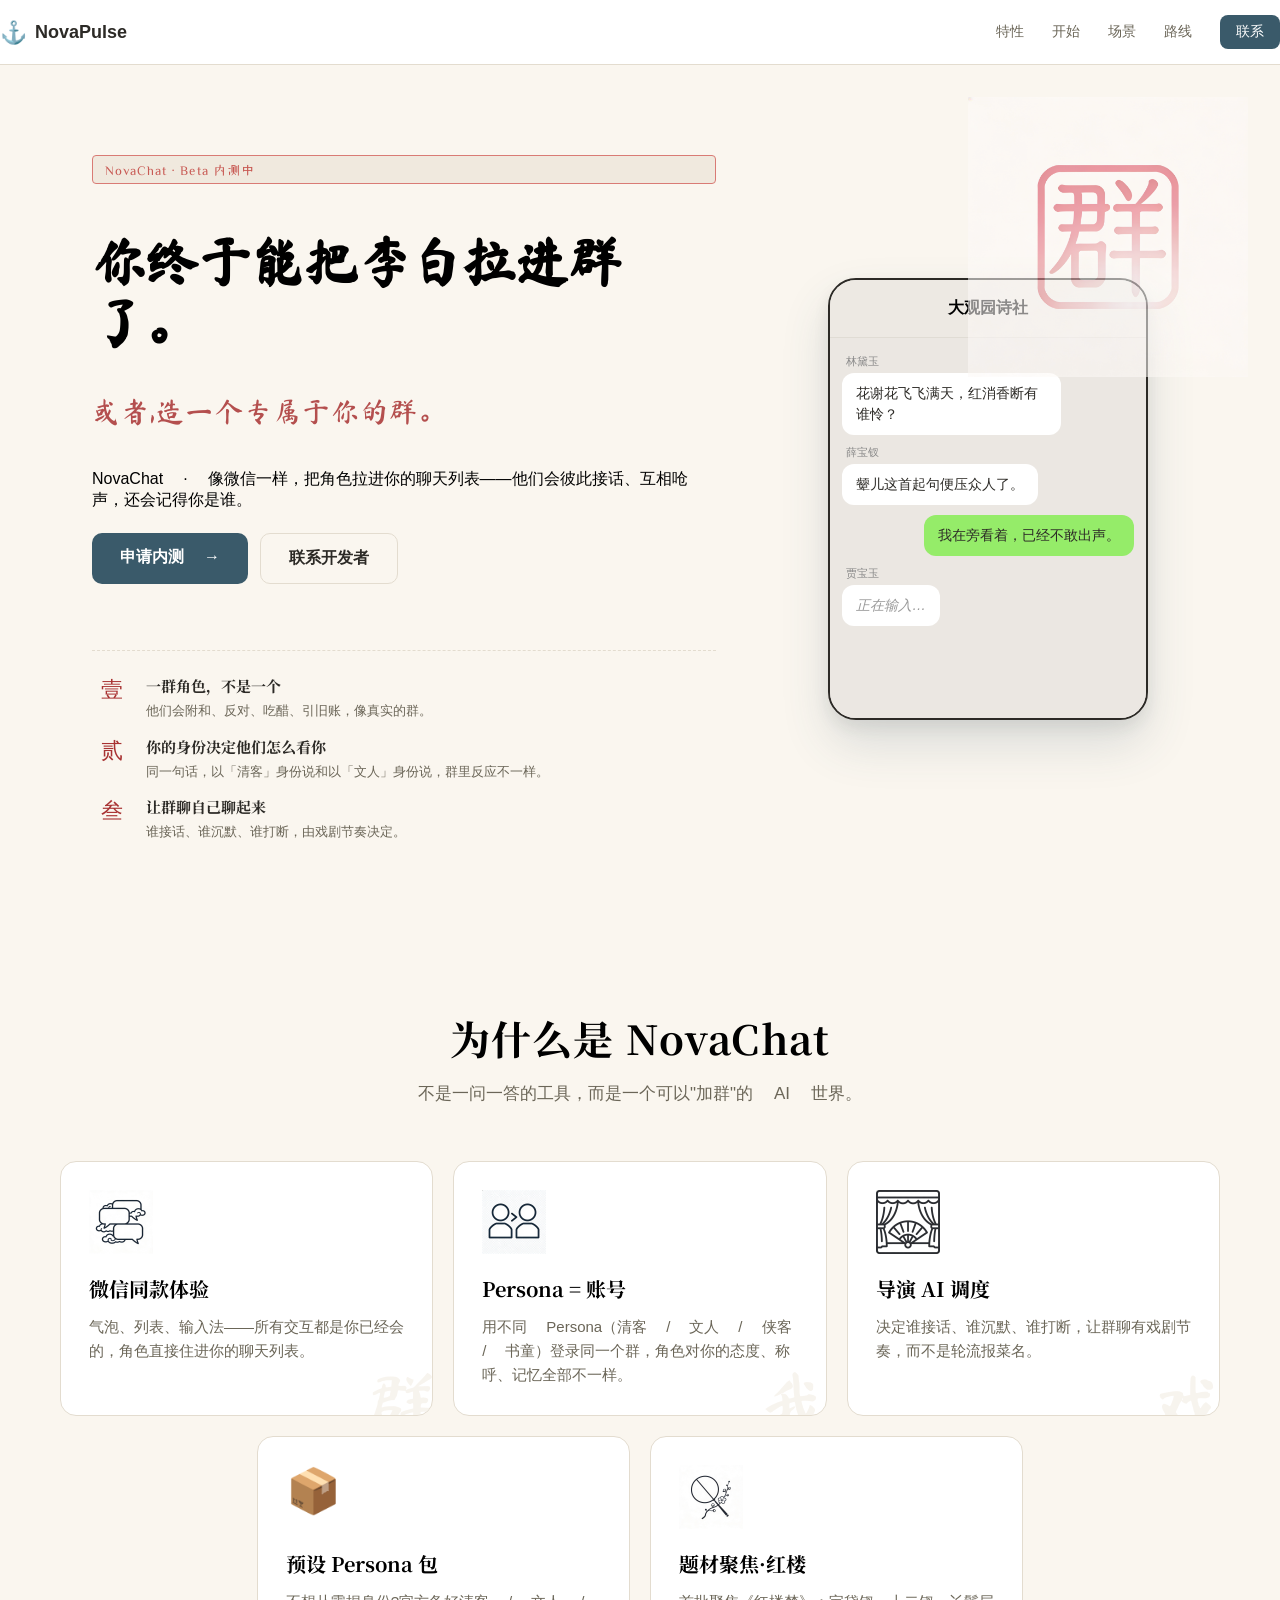
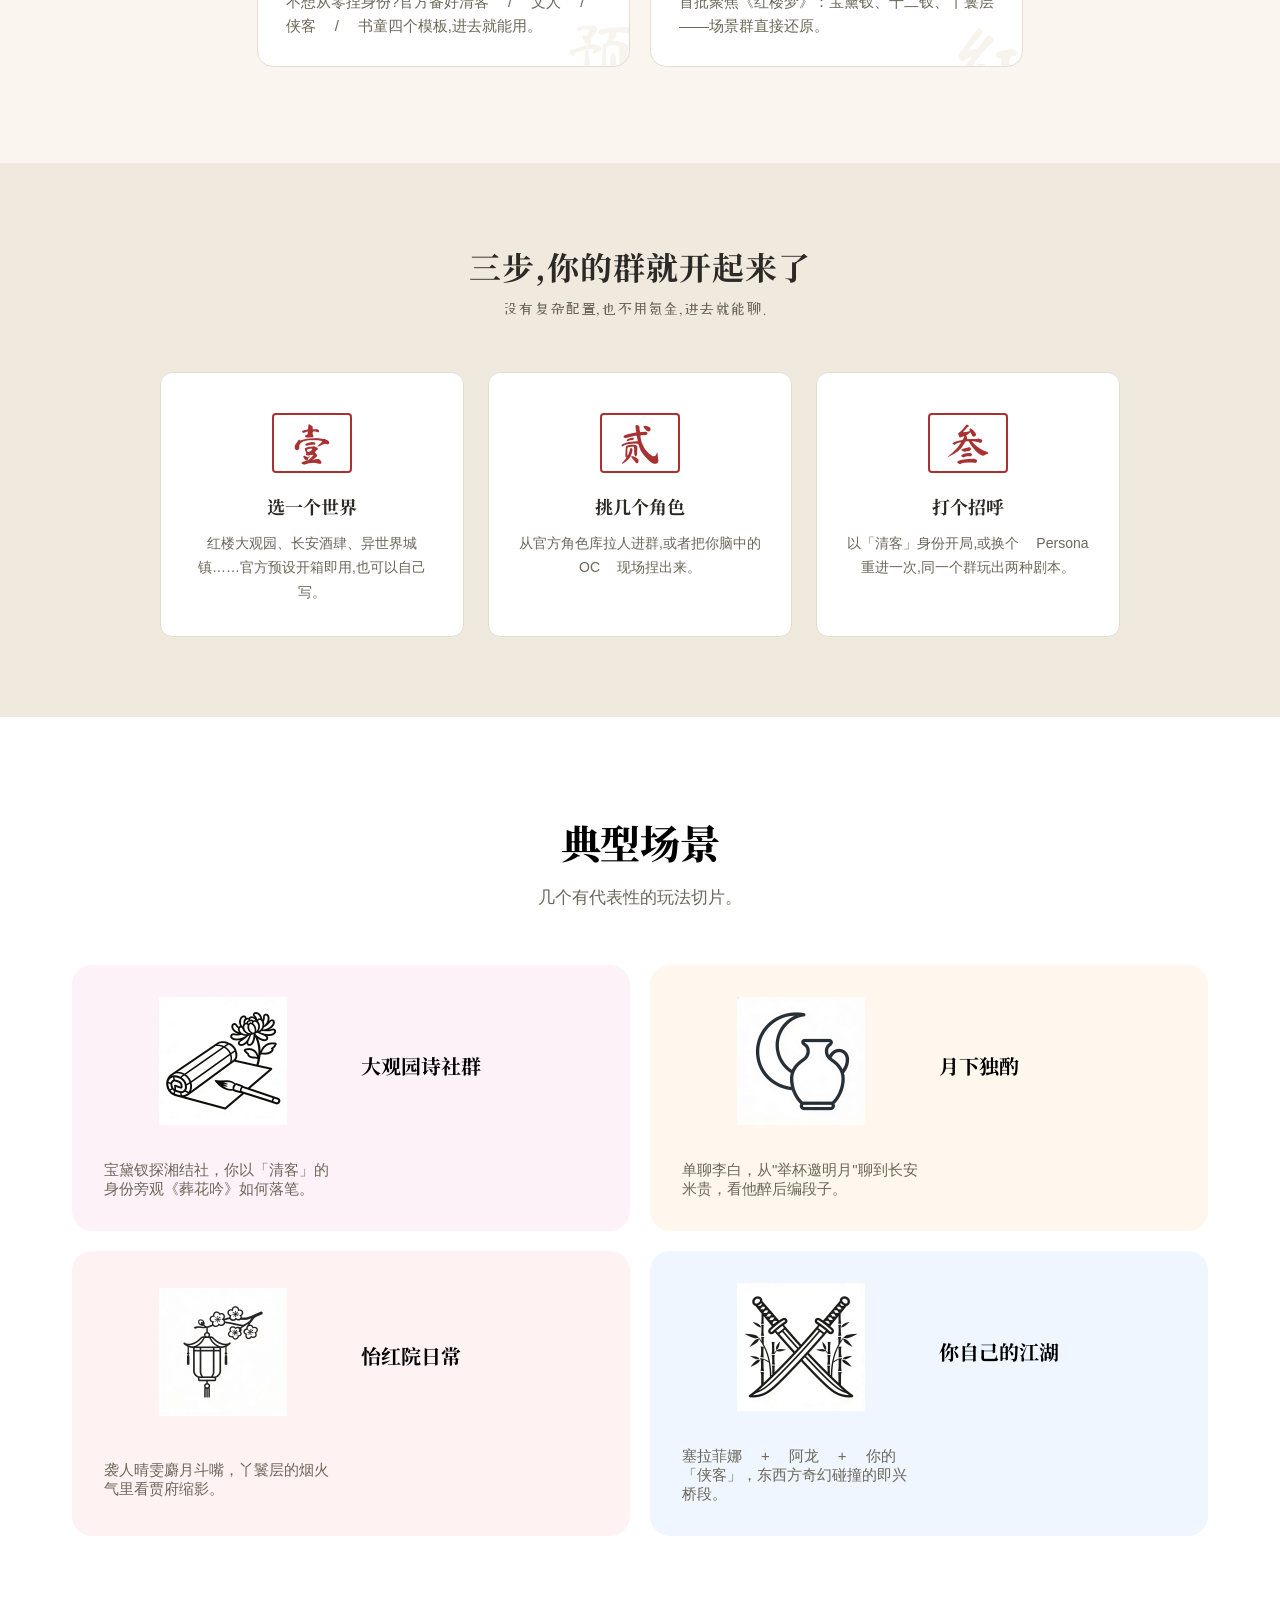
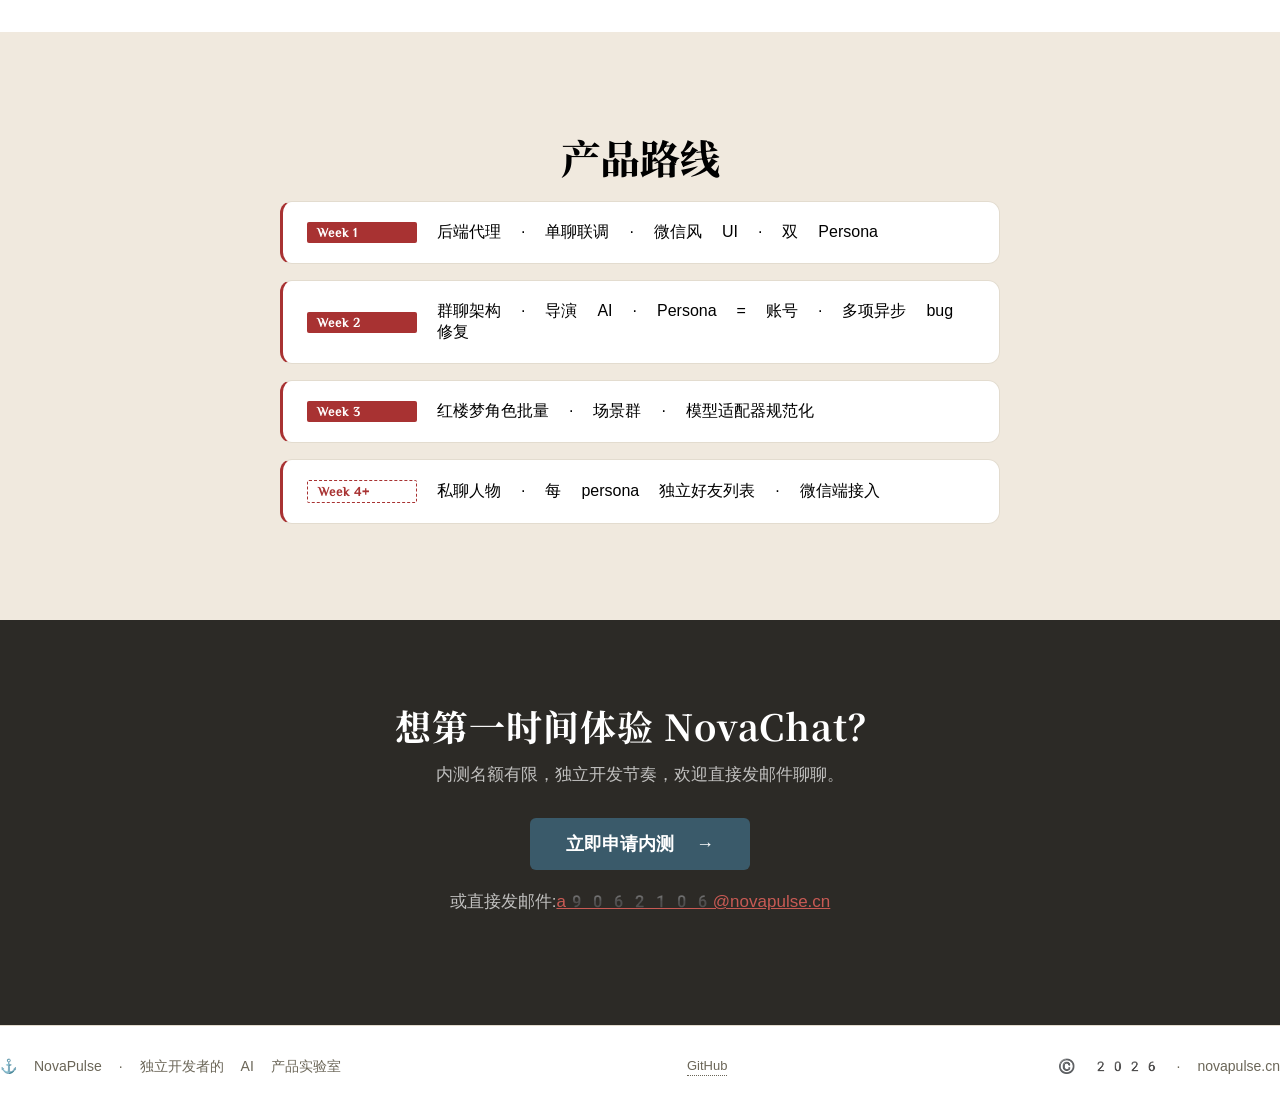
==== commit fa834fa7: "feat: v2 定位重构 · 双行Slogan + Features5条 + 三步开始 + TallyWaitlist + SEO" ====
--- a/index.html
+++ b/index.html
@@ -4,7 +4,20 @@
   <meta charset="UTF-8">
   <meta name="viewport" content="width=device-width, initial-scale=1.0">
   <title>NovaPulse · 让 AI 角色住进你的聊天列表</title>
-  <meta name="description" content="NovaPulse 是一位独立开发者的 AI 产品实验室，首款产品 NovaChat：微信风多角色 AI 群聊。">
+  <meta name="description" content="微信风多角色 AI 群聊 · 红楼题材首发 · 导演 AI 调度 · 可自造 Persona、NPC、世界观。内测名额开放中。">
+  <meta name="keywords" content="AI角色扮演,AI群聊,红楼梦,NovaChat,NovaPulse,多角色,微信风格,AI NPC">
+  
+  <meta property="og:title" content="NovaChat · 你终于能把李白拉进群了">
+  <meta property="og:description" content="微信风多角色 AI 群聊 · 红楼题材首发 · 内测开放中">
+  <meta property="og:image" content="https://novachat-landing.pages.dev/assets/deco-seal-hero.png">
+  <meta property="og:url" content="https://novachat-landing.pages.dev/">
+  <meta property="og:type" content="website">
+  <meta property="og:locale" content="zh_CN">
+  
+  <meta name="twitter:card" content="summary_large_image">
+  <meta name="twitter:title" content="NovaChat · 你终于能把李白拉进群了">
+  <meta name="twitter:description" content="微信风多角色 AI 群聊 · 红楼题材首发 · 内测开放中">
+  <meta name="twitter:image" content="https://novachat-landing.pages.dev/assets/deco-seal-hero.png">
   <link rel="preconnect" href="https://fonts.googleapis.com">
   <link rel="preconnect" href="https://fonts.gstatic.com" crossorigin>
   <link href="https://fonts.googleapis.com/css2?family=Ma+Shan+Zheng&family=Noto+Serif+SC:wght@400;700;900&family=ZCOOL+XiaoWei&display=swap" rel="stylesheet">
@@ -17,7 +30,7 @@
       <a href="#" class="brand"><span class="logo">⚓</span><span>NovaPulse</span></a>
       <div class="nav-links">
         <a href="#features">特性</a>
-        <a href="#characters">角色</a>
+        <a href="#start">开始</a>
         <a href="#scenes">场景</a>
         <a href="#roadmap">路线</a>
         <a href="#contact" class="nav-cta">联系</a>
@@ -31,10 +44,11 @@
       <div class="hero-text">
         <span class="badge">NovaChat · Beta 内测中</span>
         <h1>你终于能把李白拉进群了。</h1>
+        <p class="hero-slogan-2">或者,造一个专属于你的群。</p>
         <p class="hero-sub">NovaChat · 像微信一样，把角色拉进你的聊天列表——他们会彼此接话、互相呛声，还会记得你是谁。</p>
         <div class="hero-ctas">
-          <a href="#features" class="btn btn-primary">了解产品</a>
-          <a href="#contact" class="btn btn-ghost">联系开发者</a>
+          <a href="https://tally.so/r/D4vbqj" target="_blank" rel="noopener" class="btn btn-primary">申请内测 →</a>
+          <a href="mailto:a9062106@novapulse.cn" class="btn btn-ghost">联系开发者</a>
         </div>
         <div class="hero-pillars">
           <div class="pillar">
@@ -95,6 +109,11 @@
         <h3>导演 AI 调度</h3>
         <p>决定谁接话、谁沉默、谁打断，让群聊有戏剧节奏，而不是轮流报菜名。</p>
       </div>
+      <div class="feature-card" data-char="预">
+        <div class="feature-icon" style="font-size:44px;">📦</div>
+        <h3>预设 Persona 包</h3>
+        <p>不想从零捏身份?官方备好清客 / 文人 / 侠客 / 书童四个模板,进去就能用。</p>
+      </div>
       <div class="feature-card" data-char="红">
         <img src="assets/icons/feature-04-redchamber.png" class="feature-icon" alt="题材聚焦红楼">
         <h3>题材聚焦·红楼</h3>
@@ -103,18 +122,26 @@
     </div>
   </section>
 
-  <section id="characters" class="section section-alt">
-    <div class="container">
-      <h2 class="section-title">角色宇宙</h2>
-      <p class="section-sub">6 位已上线，红楼系列正在路上。</p>
-      <div class="characters">
-        <div class="char-card"><img src="assets/icons/char-seraphina.png" class="char-icon" alt="塞拉菲娜"><h4>塞拉菲娜</h4><p>异世界女骑士</p></div>
-        <div class="char-card"><img src="assets/icons/char-libai.png" class="char-icon" alt="李白"><h4>李白</h4><p>盛唐诗仙</p></div>
-        <div class="char-card"><img src="assets/icons/char-xiaohong.png" class="char-icon" alt="小红"><h4>小红</h4><p>活泼少女</p></div>
-        <div class="char-card"><img src="assets/icons/char-suxiaorou.png" class="char-icon" alt="苏小柔"><h4>苏小柔</h4><p>温婉姑娘</p></div>
-        <div class="char-card"><img src="assets/icons/char-along.png" class="char-icon" alt="阿龙"><h4>阿龙</h4><p>港风江湖</p></div>
-        <div class="char-card"><img src="assets/icons/char-suqinghuan.png" class="char-icon" alt="苏清欢"><h4>苏清欢</h4><p>红楼 OC</p></div>
-        <div class="char-card char-soon"><div class="char-avatar">📜</div><h4>宝黛钗 + 十二钗 + 丫鬟层</h4><p>Week 3 即将上线</p></div>
+  <section class="three-steps" id="start">
+    <div class="section-header">
+      <h2>三步,你的群就开起来了</h2>
+      <p class="section-sub">没有复杂配置,也不用氪金,进去就能聊。</p>
+    </div>
+    <div class="steps-grid">
+      <div class="step-card">
+        <div class="step-num">壹</div>
+        <h3>选一个世界</h3>
+        <p>红楼大观园、长安酒肆、异世界城镇……官方预设开箱即用,也可以自己写。</p>
+      </div>
+      <div class="step-card">
+        <div class="step-num">贰</div>
+        <h3>挑几个角色</h3>
+        <p>从官方角色库拉人进群,或者把你脑中的 OC 现场捏出来。</p>
+      </div>
+      <div class="step-card">
+        <div class="step-num">叁</div>
+        <h3>打个招呼</h3>
+        <p>以「清客」身份开局,或换个 Persona 重进一次,同一个群玩出两种剧本。</p>
       </div>
     </div>
   </section>
@@ -127,7 +154,7 @@
         <div class="scene-card scene-pink"><img src="assets/icons/scene-poetry.png" class="scene-icon" alt="大观园诗社群"><h3>大观园诗社群</h3><p>宝黛钗探湘结社，你以「清客」的身份旁观《葬花吟》如何落笔。</p></div>
         <div class="scene-card scene-orange"><img src="assets/icons/scene-moonwine.png" class="scene-icon" alt="月下独酌"><h3>月下独酌</h3><p>单聊李白，从"举杯邀明月"聊到长安米贵，看他醉后编段子。</p></div>
         <div class="scene-card scene-red"><img src="assets/icons/scene-courtyard.png" class="scene-icon" alt="怡红院日常"><h3>怡红院日常</h3><p>袭人晴雯麝月斗嘴，丫鬟层的烟火气里看贾府缩影。</p></div>
-        <div class="scene-card scene-blue"><img src="assets/icons/scene-jianghu.png" class="scene-icon" alt="江湖偶遇"><h3>江湖偶遇</h3><p>塞拉菲娜 + 阿龙 + 你的「侠客」，东西方奇幻碰撞的即兴桥段。</p></div>
+        <div class="scene-card scene-blue"><img src="assets/icons/scene-jianghu.png" class="scene-icon" alt="你自己的江湖"><h3>你自己的江湖</h3><p>塞拉菲娜 + 阿龙 + 你的「侠客」，东西方奇幻碰撞的即兴桥段。</p></div>
       </div>
     </div>
   </section>
@@ -148,13 +175,19 @@
     <div class="container contact-inner">
       <h2>想第一时间体验 NovaChat？</h2>
       <p>内测名额有限，独立开发节奏，欢迎直接发邮件聊聊。</p>
-      <a href="mailto:a9062106@novapulse.cn" class="btn btn-light">a9062106@novapulse.cn</a>
+      <a href="https://tally.so/r/D4vbqj" target="_blank" rel="noopener" class="btn btn-primary btn-large">
+        立即申请内测 →
+      </a>
+      <p class="cta-fallback">
+        或直接发邮件:<a href="mailto:a9062106@novapulse.cn">a9062106@novapulse.cn</a>
+      </p>
     </div>
   </section>
 
   <footer class="footer">
     <div class="container footer-inner">
       <span>⚓ NovaPulse · 独立开发者的 AI 产品实验室</span>
+      <a href="https://github.com/kai9062106-art/novachat-landing" target="_blank" rel="noopener" class="footer-link">GitHub</a>
       <span>© 2026 · novapulse.cn</span>
     </div>
   </footer>
--- a/css/style.css
+++ b/css/style.css
@@ -16,6 +16,7 @@
   /* 背景与文字 */
   --bg: #faf6ef;            /* 米白纸色 */
   --bg-alt: #f0e9de;        /* 章节分段 */
+  --bg-dark: #2c2a26;       /* 深色背景 */
   --text: #2c2a26;
   --text-light: #6b6658;
   --border: #e3dccf;
@@ -158,16 +159,18 @@
 .section-header h2 { font-size:40px; margin-bottom:16px; }
 .section-header .section-sub { font-size:17px; color:var(--text-light); }
 .features-grid {
-  display:grid;
-  grid-template-columns:repeat(2,1fr);
-  gap:32px;
-  max-width:1160px;
-  margin:0 auto;
-  padding:0 32px;
-}
+  display: grid;
+  grid-template-columns: repeat(6, 1fr);
+  gap: 20px;
+  max-width: 1160px;
+  margin: 0 auto;
+}
+.feature-card { grid-column: span 2; } 
+.feature-card:nth-child(4) { grid-column: 2 / span 2; }
+.feature-card:nth-child(5) { grid-column: 4 / span 2; }
 .feature-card {
   background:white;
-  padding:32px;
+  padding:28px;
   border-radius:16px;
   border:1px solid var(--border);
   transition:all 0.3s;
@@ -212,7 +215,17 @@
   z-index: 1;
 }
 @media (max-width: 960px) {
-  .features-grid { grid-template-columns:1fr; gap:24px; padding:0 24px; }
+  .features-grid { grid-template-columns: 1fr 1fr; }
+  .feature-card,
+  .feature-card:nth-child(4),
+  .feature-card:nth-child(5) { grid-column: span 1; }
+}
+
+@media (max-width: 600px) {
+  .features-grid { grid-template-columns: 1fr; }
+  .feature-card,
+  .feature-card:nth-child(4),
+  .feature-card:nth-child(5) { grid-column: span 1; }
   .section-header h2 { font-size:32px; }
   .feature-card { padding:28px; }
 }
@@ -357,8 +370,106 @@
   margin: 0 auto 16px;
 }
 
+.hero-slogan-2 {
+  font-family: var(--font-display);
+  font-weight: 400;
+  font-size: clamp(20px, 3vw, 28px);
+  color: var(--ink-seal);
+  letter-spacing: 0.04em;
+  line-height: 1.4;
+  margin: -8px 0 16px 0;
+  opacity: 0.85;
+}
+@media (max-width: 720px) {
+  .hero-slogan-2 { font-size: 18px; margin: -4px 0 12px 0; }
+}
+
 /* 移动端更小 */
 @media (max-width: 768px) {
   .feature-icon { width: 48px !important; height: 48px !important; }
   .char-icon, .scene-icon { width: 96px !important; height: 96px !important; }
-}+}
+
+/* ===== 三步开始 section ===== */
+.three-steps { padding: 80px 24px; background: var(--bg-alt, var(--bg)); }
+.three-steps .section-header { text-align: center; margin-bottom: 48px; }
+.three-steps .section-header h2 {
+  font-size: 32px; color: var(--text);
+  margin-bottom: 12px;
+  font-family: var(--font-heading);
+}
+.three-steps .section-header .section-sub {
+  font-size: 15px; color: var(--text-light);
+  font-family: var(--font-accent); letter-spacing: 0.04em;
+}
+.steps-grid {
+  display: grid;
+  grid-template-columns: repeat(3, 1fr);
+  gap: 24px;
+  max-width: 960px;
+  margin: 0 auto;
+}
+.step-card {
+  position: relative;
+  background: #fff;
+  border: 1px solid var(--border);
+  border-radius: 12px;
+  padding: 40px 28px 32px;
+  text-align: center;
+  transition: transform 0.25s ease, box-shadow 0.25s ease;
+}
+.step-card:hover {
+  transform: translateY(-3px);
+  box-shadow: 0 12px 28px rgba(58, 90, 106, 0.12);
+}
+.step-card .step-num {
+  font-family: var(--font-display);
+  font-size: 44px;
+  color: var(--ink-seal);
+  line-height: 1;
+  margin-bottom: 20px;
+  display: inline-block;
+  padding: 6px 16px;
+  border: 2px solid var(--ink-seal);
+  border-radius: 4px;
+}
+.step-card h3 {
+  font-family: var(--font-heading);
+  font-size: 18px; font-weight: 700;
+  color: var(--text);
+  margin: 0 0 12px;
+}
+.step-card p {
+  font-size: 14px;
+  line-height: 1.75;
+  color: var(--text-light);
+  margin: 0;
+}
+@media (max-width: 720px) {
+  .steps-grid { grid-template-columns: 1fr; gap: 16px; }
+  .step-card { padding: 32px 20px 24px; }
+  .step-card .step-num { font-size: 36px; }
+}
+
+/* ===== 大按钮样式 ===== */
+.btn-large {
+  font-size: 18px;
+  padding: 14px 36px;
+  border-radius: 6px;
+}
+.cta-fallback {
+  margin-top: 20px;
+  color: var(--text-light);
+  font-size: 13px;
+}
+.cta-fallback a { color: var(--accent); }
+
+/* ===== Footer 链接样式 ===== */
+.footer-link {
+  color: var(--text-light);
+  font-size: 13px;
+  margin-left: 16px;
+  text-decoration: none;
+  border-bottom: 1px dotted var(--text-light);
+}
+.footer-link:hover { color: var(--accent); border-bottom-color: var(--accent); }
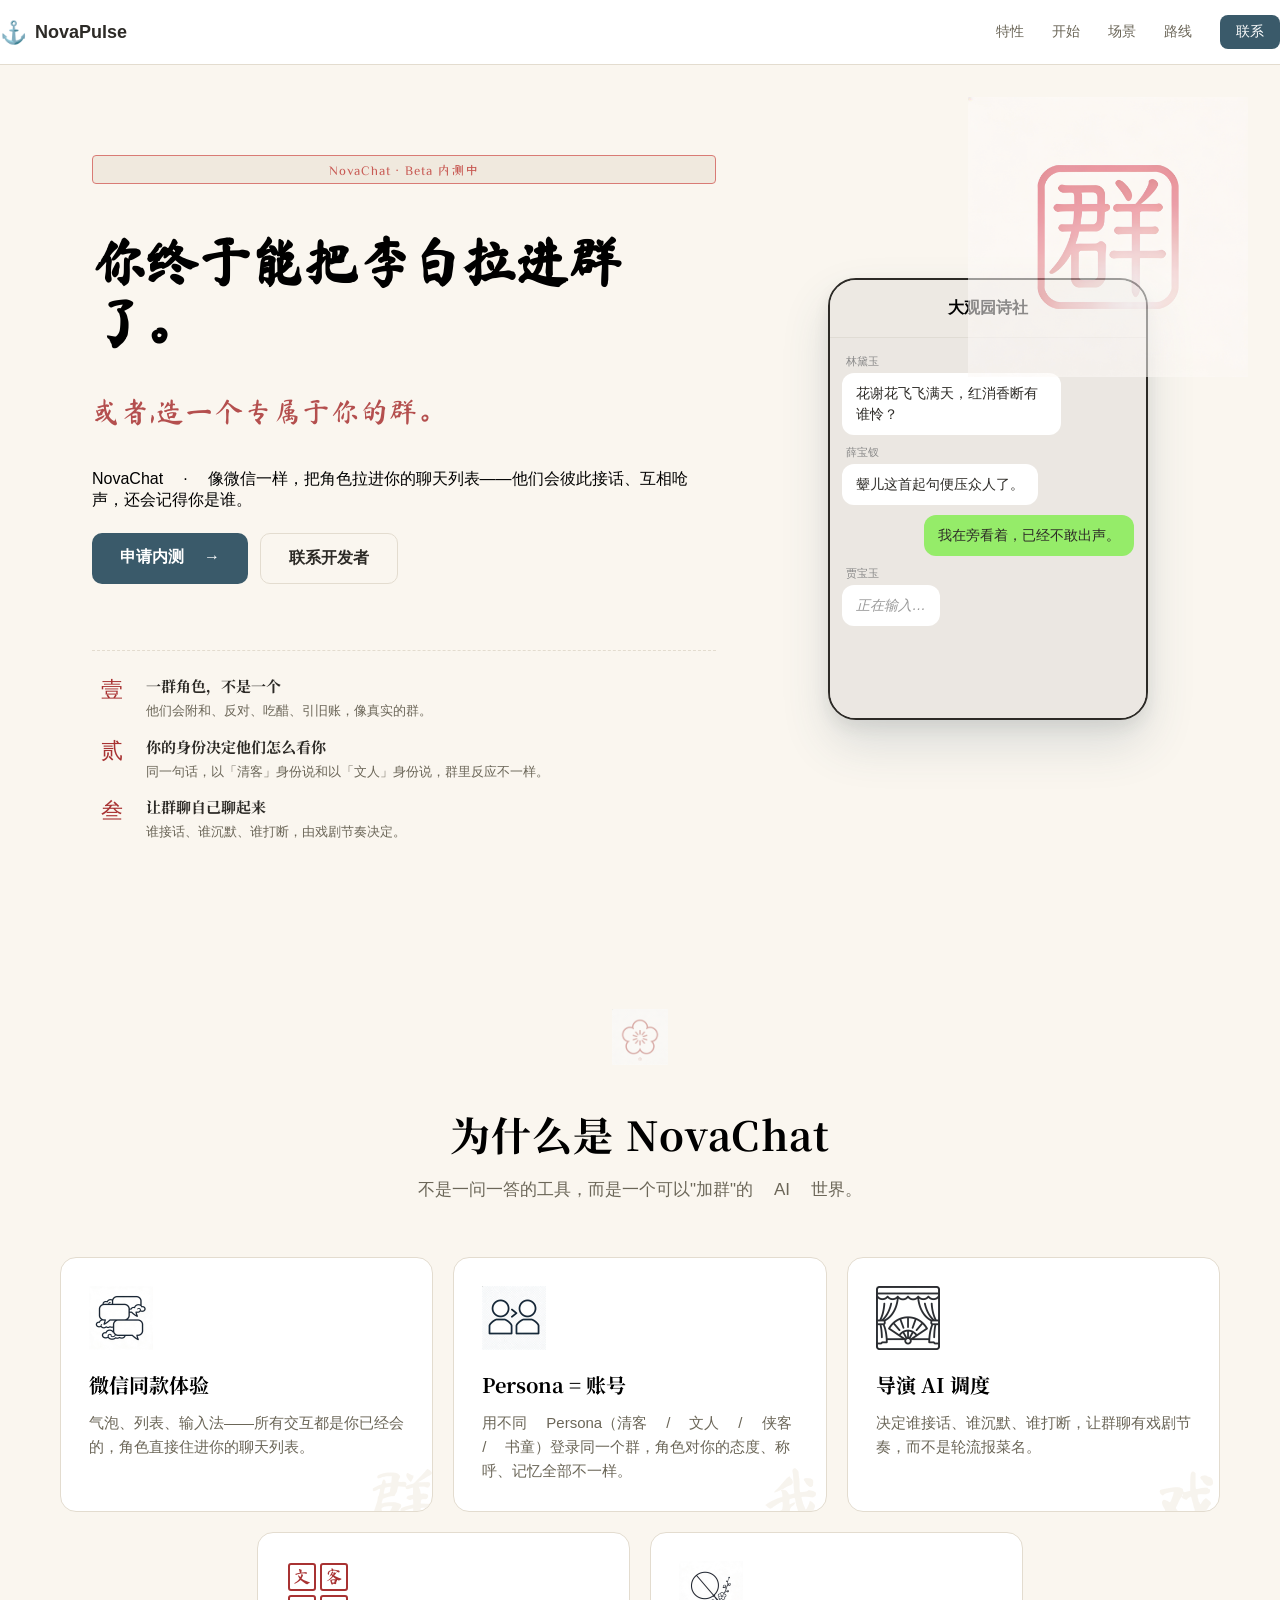
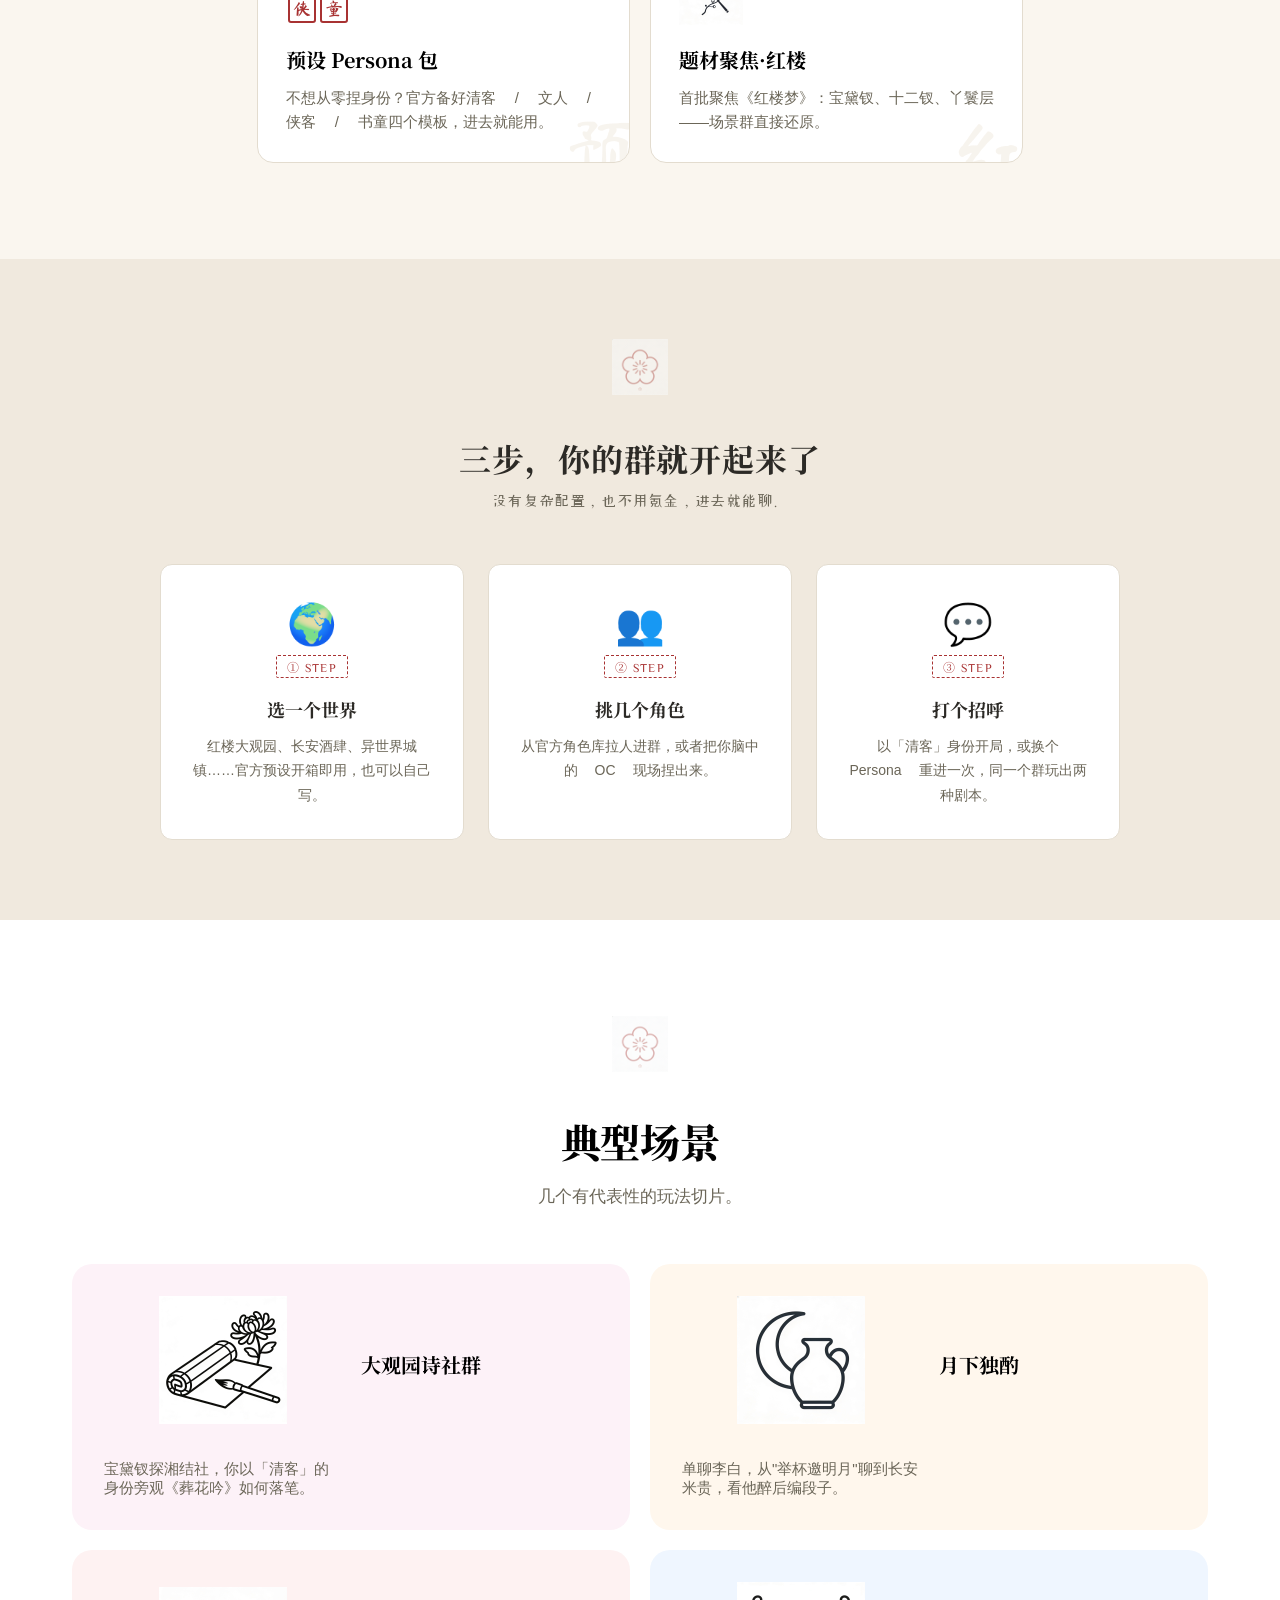
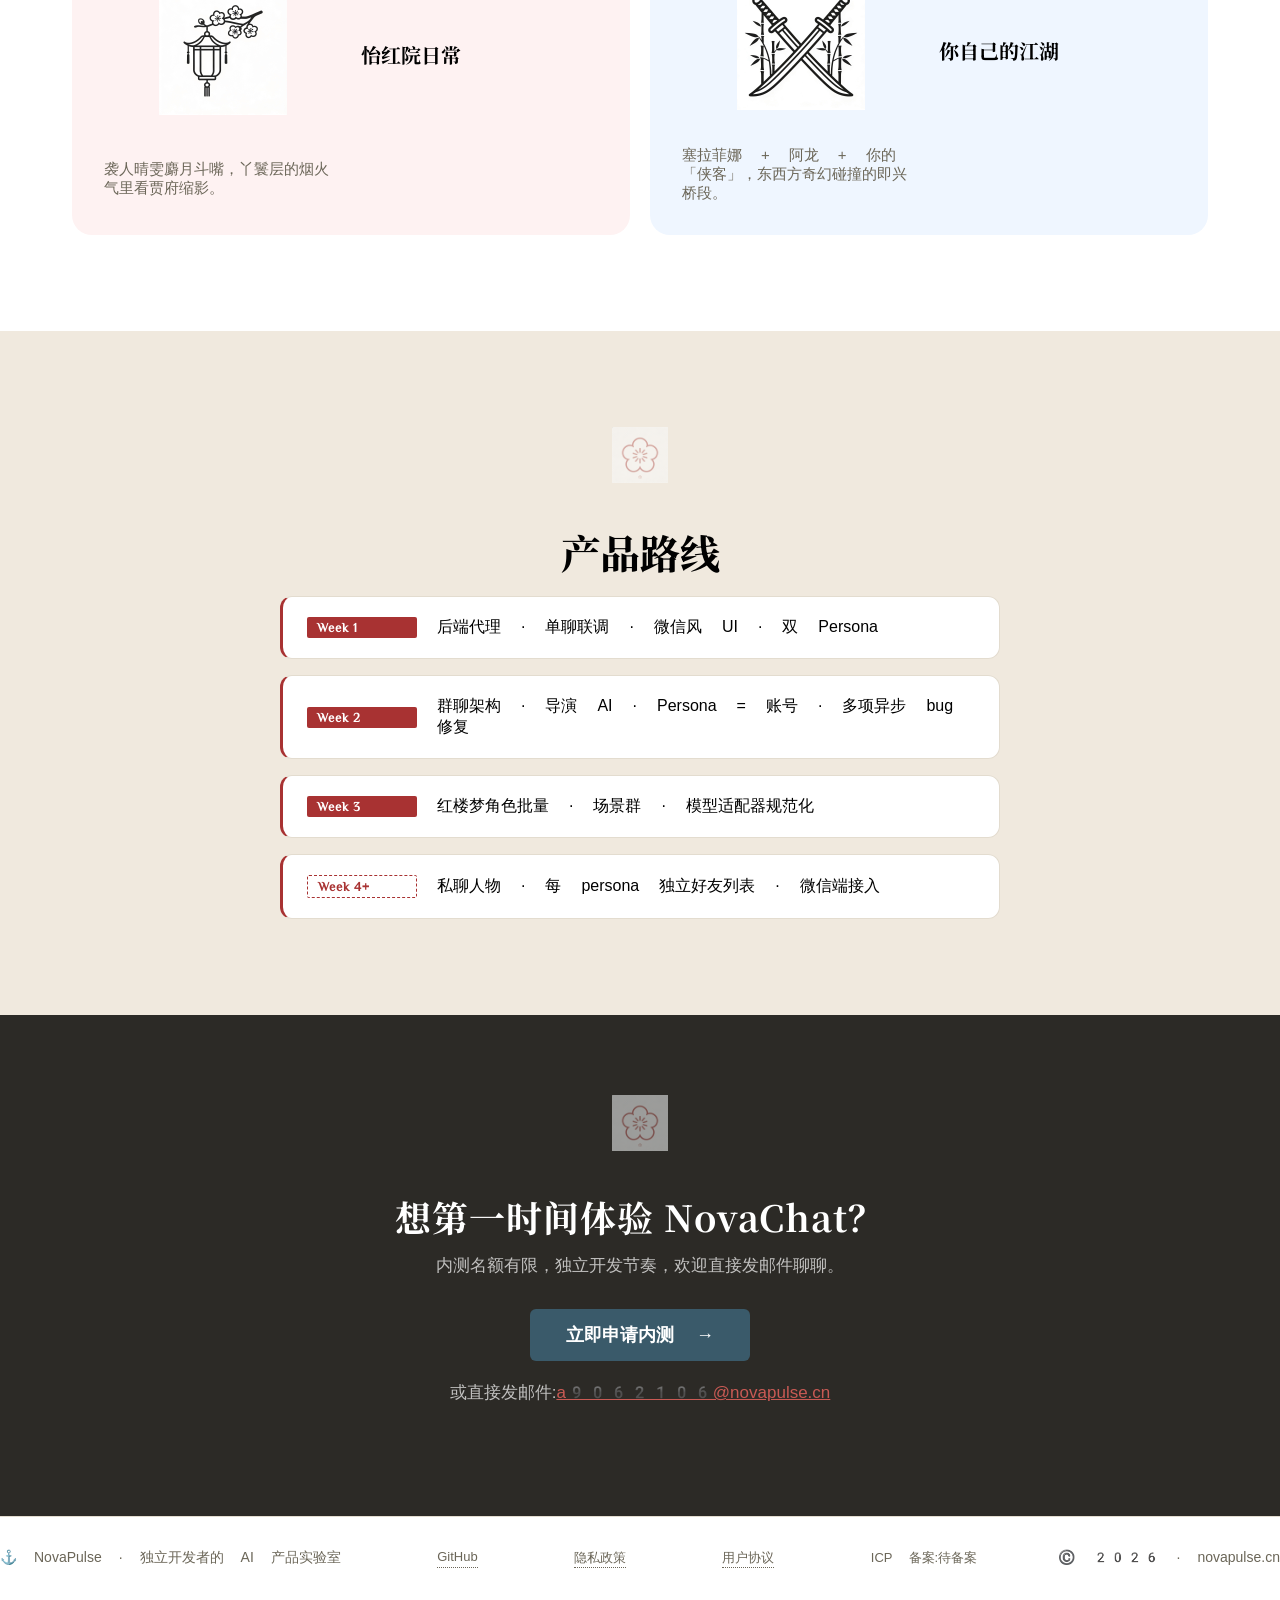
==== commit ec06c8e6: "feat: 第六刀 · 预设包SVG方印 + 标点全角 + Footer合规 + 三步图标 + 章节分隔" ====
--- a/index.html
+++ b/index.html
@@ -89,6 +89,7 @@
   </header>
 
   <section class="features" id="features">
+    <div class="section-divider"><img src="assets/icons/deco-seal-divider.png" alt=""></div>
     <div class="section-header">
       <h2>为什么是 NovaChat</h2>
       <p class="section-sub">不是一问一答的工具，而是一个可以"加群"的 AI 世界。</p>
@@ -110,10 +111,25 @@
         <p>决定谁接话、谁沉默、谁打断，让群聊有戏剧节奏，而不是轮流报菜名。</p>
       </div>
       <div class="feature-card" data-char="预">
-        <div class="feature-icon" style="font-size:44px;">📦</div>
-        <h3>预设 Persona 包</h3>
-        <p>不想从零捏身份?官方备好清客 / 文人 / 侠客 / 书童四个模板,进去就能用。</p>
-      </div>
+          <div class="feature-icon persona-pack-icon">
+            <svg width="64" height="64" viewBox="0 0 64 64" xmlns="http://www.w3.org/2000/svg">
+              <g fill="none" stroke="#a83232" stroke-width="2">
+                <rect x="3" y="3" width="26" height="26" rx="2"/>
+                <rect x="35" y="3" width="26" height="26" rx="2"/>
+                <rect x="3" y="35" width="26" height="26" rx="2"/>
+                <rect x="35" y="35" width="26" height="26" rx="2"/>
+              </g>
+              <g fill="#a83232" font-family="Ma Shan Zheng, Noto Serif SC, serif" font-size="18" text-anchor="middle">
+                <text x="16" y="22">文</text>
+                <text x="48" y="22">客</text>
+                <text x="16" y="54">侠</text>
+                <text x="48" y="54">童</text>
+              </g>
+            </svg>
+          </div>
+          <h3>预设 Persona 包</h3>
+          <p>不想从零捏身份？官方备好清客 / 文人 / 侠客 / 书童四个模板，进去就能用。</p>
+        </div>
       <div class="feature-card" data-char="红">
         <img src="assets/icons/feature-04-redchamber.png" class="feature-icon" alt="题材聚焦红楼">
         <h3>题材聚焦·红楼</h3>
@@ -123,30 +139,35 @@
   </section>
 
   <section class="three-steps" id="start">
+    <div class="section-divider"><img src="assets/icons/deco-seal-divider.png" alt=""></div>
     <div class="section-header">
-      <h2>三步,你的群就开起来了</h2>
-      <p class="section-sub">没有复杂配置,也不用氪金,进去就能聊。</p>
+      <h2>三步，你的群就开起来了</h2>
+      <p class="section-sub">没有复杂配置，也不用氪金，进去就能聊。</p>
     </div>
     <div class="steps-grid">
       <div class="step-card">
-        <div class="step-num">壹</div>
+        <div class="step-icon">🌍</div>
+        <div class="step-num-small">① STEP</div>
         <h3>选一个世界</h3>
-        <p>红楼大观园、长安酒肆、异世界城镇……官方预设开箱即用,也可以自己写。</p>
+        <p>红楼大观园、长安酒肆、异世界城镇……官方预设开箱即用，也可以自己写。</p>
       </div>
       <div class="step-card">
-        <div class="step-num">贰</div>
+        <div class="step-icon">👥</div>
+        <div class="step-num-small">② STEP</div>
         <h3>挑几个角色</h3>
-        <p>从官方角色库拉人进群,或者把你脑中的 OC 现场捏出来。</p>
+        <p>从官方角色库拉人进群，或者把你脑中的 OC 现场捏出来。</p>
       </div>
       <div class="step-card">
-        <div class="step-num">叁</div>
+        <div class="step-icon">💬</div>
+        <div class="step-num-small">③ STEP</div>
         <h3>打个招呼</h3>
-        <p>以「清客」身份开局,或换个 Persona 重进一次,同一个群玩出两种剧本。</p>
+        <p>以「清客」身份开局，或换个 Persona 重进一次，同一个群玩出两种剧本。</p>
       </div>
     </div>
   </section>
 
   <section id="scenes" class="section">
+    <div class="section-divider"><img src="assets/icons/deco-seal-divider.png" alt=""></div>
     <div class="container">
       <h2 class="section-title">典型场景</h2>
       <p class="section-sub">几个有代表性的玩法切片。</p>
@@ -160,6 +181,7 @@
   </section>
 
   <section id="roadmap" class="section section-alt">
+    <div class="section-divider"><img src="assets/icons/deco-seal-divider.png" alt=""></div>
     <div class="container">
       <h2 class="section-title">产品路线</h2>
       <div class="roadmap">
@@ -172,6 +194,7 @@
   </section>
 
   <section id="contact" class="section section-dark">
+    <div class="section-divider"><img src="assets/icons/deco-seal-divider.png" alt=""></div>
     <div class="container contact-inner">
       <h2>想第一时间体验 NovaChat？</h2>
       <p>内测名额有限，独立开发节奏，欢迎直接发邮件聊聊。</p>
@@ -188,6 +211,9 @@
     <div class="container footer-inner">
       <span>⚓ NovaPulse · 独立开发者的 AI 产品实验室</span>
       <a href="https://github.com/kai9062106-art/novachat-landing" target="_blank" rel="noopener" class="footer-link">GitHub</a>
+      <a href="/privacy.html" class="footer-link">隐私政策</a>
+      <a href="/terms.html" class="footer-link">用户协议</a>
+      <span class="footer-link" style="border-bottom:none;cursor:default;color:var(--text-light);">ICP 备案:待备案</span>
       <span>© 2026 · novapulse.cn</span>
     </div>
   </footer>
--- a/css/style.css
+++ b/css/style.css
@@ -92,7 +92,7 @@
   .hero-grid { grid-template-columns: 1fr; gap: 48px; padding: 60px 24px 50px; }
   .hero-phone { order: -1; }
 }
-.hero-badge, .hero-label, .hero .badge { background: var(--bg-alt); color: var(--accent); border: 1px solid var(--accent-light); border-radius: 4px; padding: 4px 12px; font-family: var(--font-accent); font-size: 13px; letter-spacing: 0.08em; display: inline-block; margin-bottom:24px; }
+.hero-badge, .hero-label, .hero .badge { background: var(--bg-alt); color: var(--accent); border: 1px solid var(--accent-light); border-radius: 4px; padding: 4px 12px; font-family: var(--font-accent); font-size: 13px; letter-spacing: 0.08em; display: inline-block; margin-bottom:24px; text-align: center; }
 .hero-text h1 { font-size:54px; line-height:1.15; font-weight:800; letter-spacing:-0.02em; margin-bottom:24px; }
 .accent { background:linear-gradient(135deg, var(--primary), var(--primary-light)); -webkit-background-clip:text; -webkit-text-fill-color:transparent; background-clip:text; }
 .lead { font-size:18px; color:var(--text-light); margin-bottom:32px; }
@@ -422,16 +422,26 @@
   transform: translateY(-3px);
   box-shadow: 0 12px 28px rgba(58, 90, 106, 0.12);
 }
-.step-card .step-num {
-  font-family: var(--font-display);
-  font-size: 44px;
+.step-icon {
+  font-size: 40px;
+  line-height: 1;
+  margin-bottom: 10px;
+  display: block;
+}
+.step-num-small {
+  font-family: var(--font-accent);
+  font-size: 12px;
   color: var(--ink-seal);
-  line-height: 1;
-  margin-bottom: 20px;
+  letter-spacing: 0.12em;
+  margin-bottom: 18px;
   display: inline-block;
-  padding: 6px 16px;
-  border: 2px solid var(--ink-seal);
-  border-radius: 4px;
+  padding: 2px 10px;
+  border: 1px dashed var(--ink-seal);
+  border-radius: 2px;
+}
+@media (max-width: 720px) {
+  .step-icon { font-size: 36px; }
+  .step-num-small { font-size: 11px; }
 }
 .step-card h3 {
   font-family: var(--font-heading);
@@ -472,4 +482,22 @@
   text-decoration: none;
   border-bottom: 1px dotted var(--text-light);
 }
-.footer-link:hover { color: var(--accent); border-bottom-color: var(--accent); }+.footer-link:hover { color: var(--accent); border-bottom-color: var(--accent); }
+
+.persona-pack-icon { width: 64px; height: 64px; margin-bottom: 16px; display: block; }
+.persona-pack-icon svg { width: 100%; height: 100%; }
+
+.section-divider {
+  text-align: center;
+  margin: 0 auto 36px;
+  opacity: 0.55;
+}
+.section-divider img {
+  width: 56px;
+  height: auto;
+  display: inline-block;
+}
+@media (max-width: 720px) {
+  .section-divider img { width: 44px; }
+  .section-divider { margin-bottom: 24px; }
+}
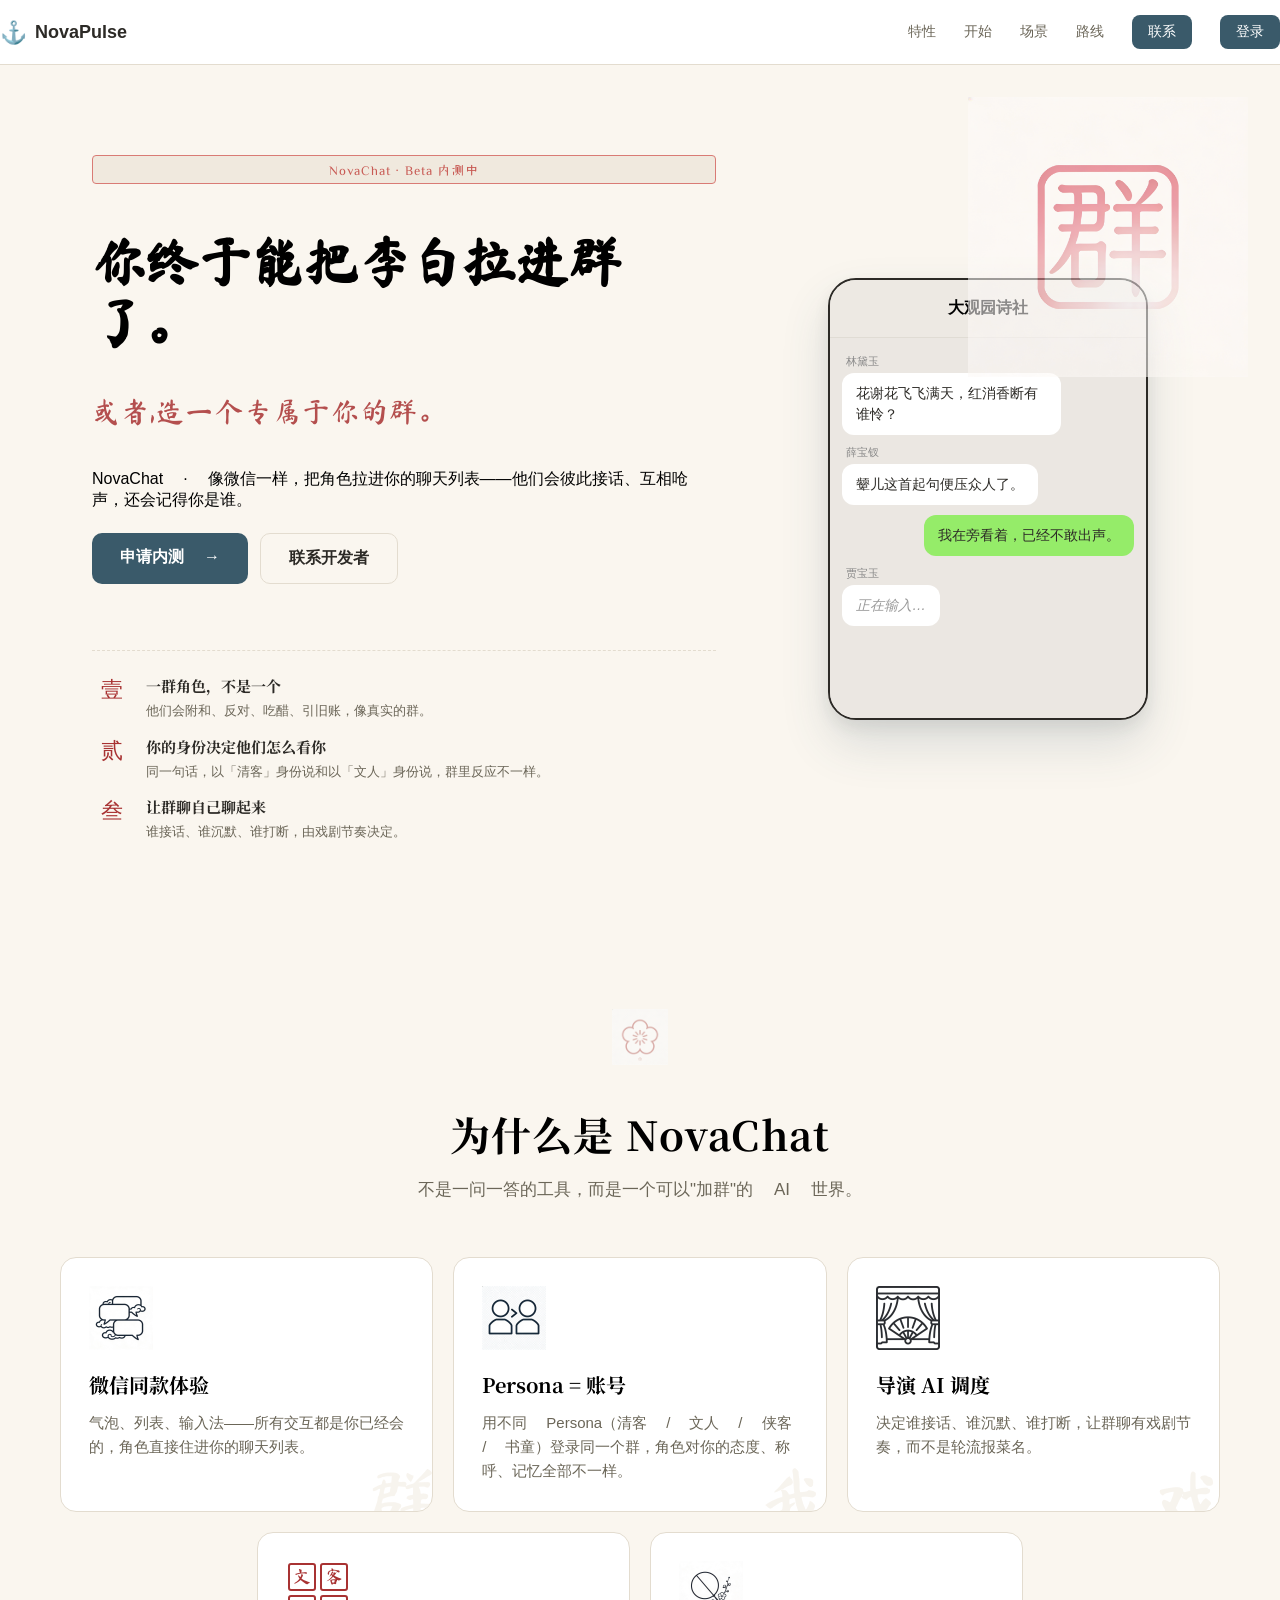
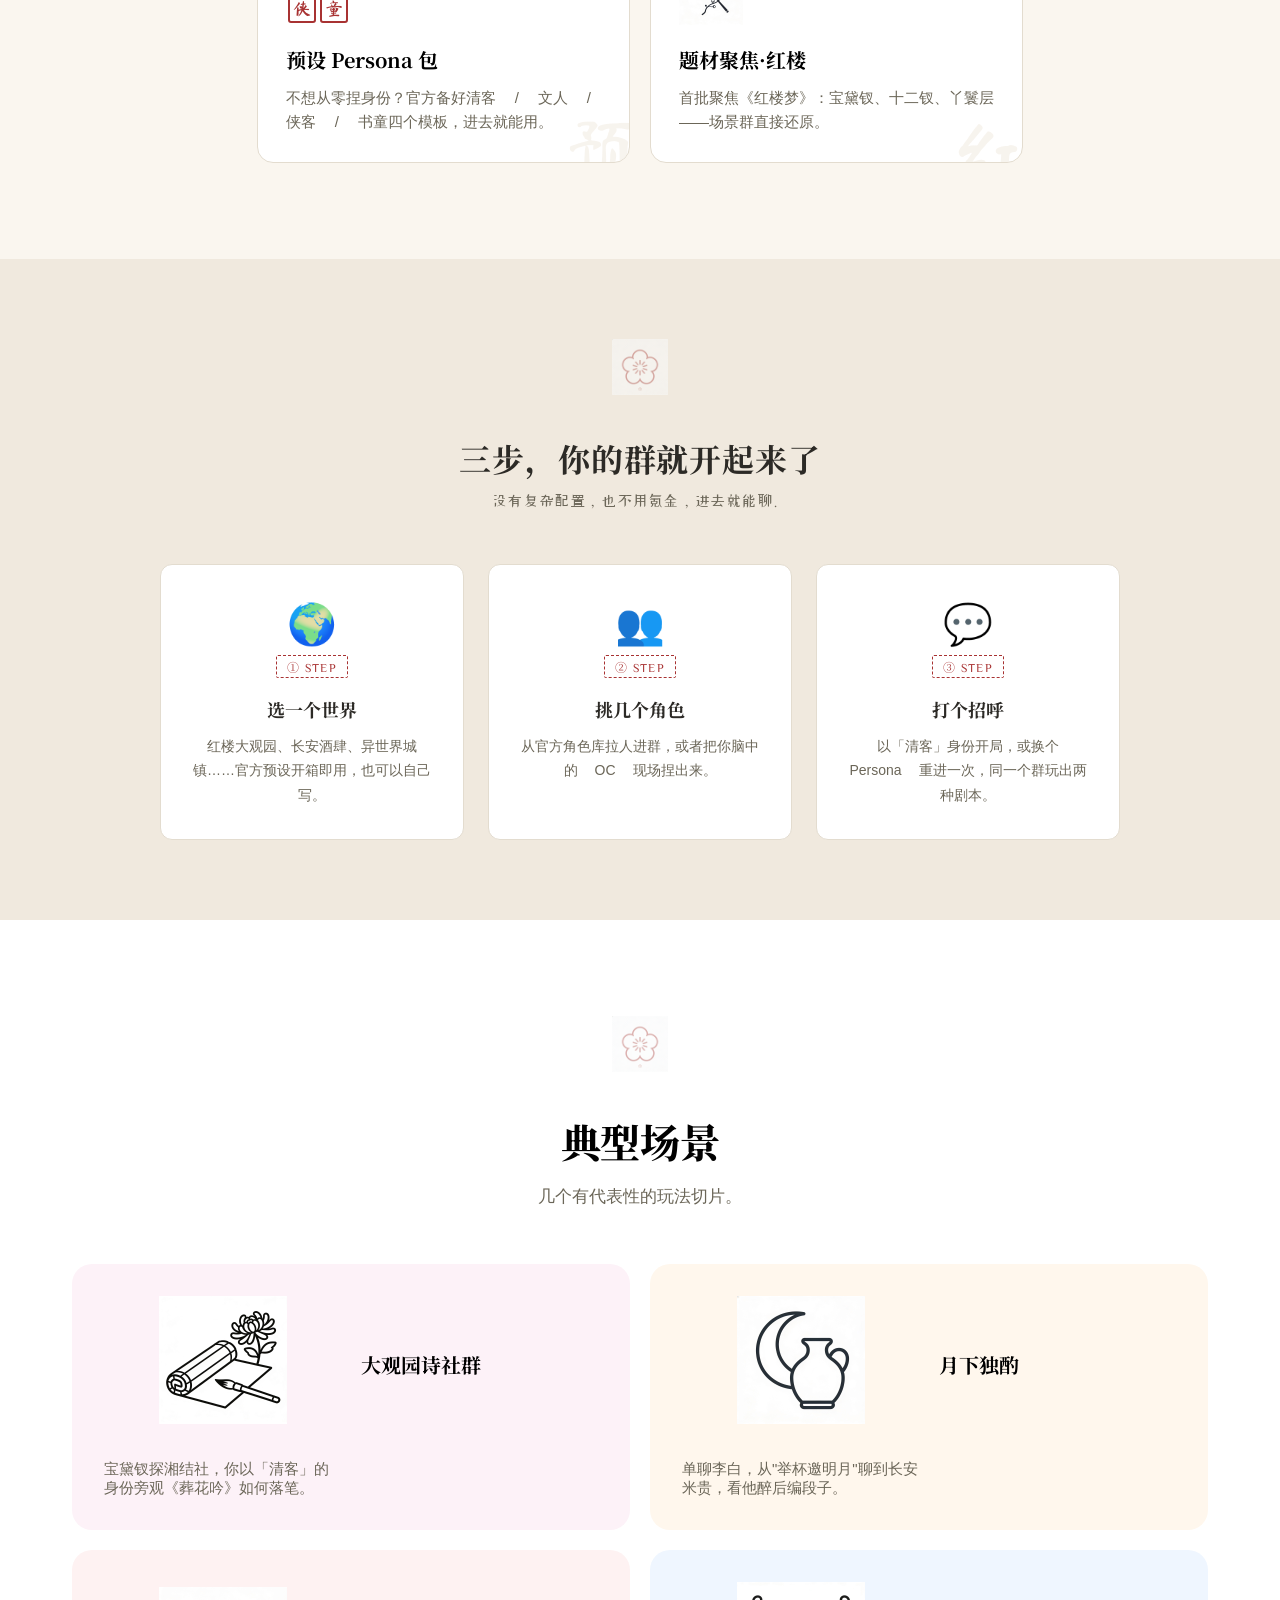
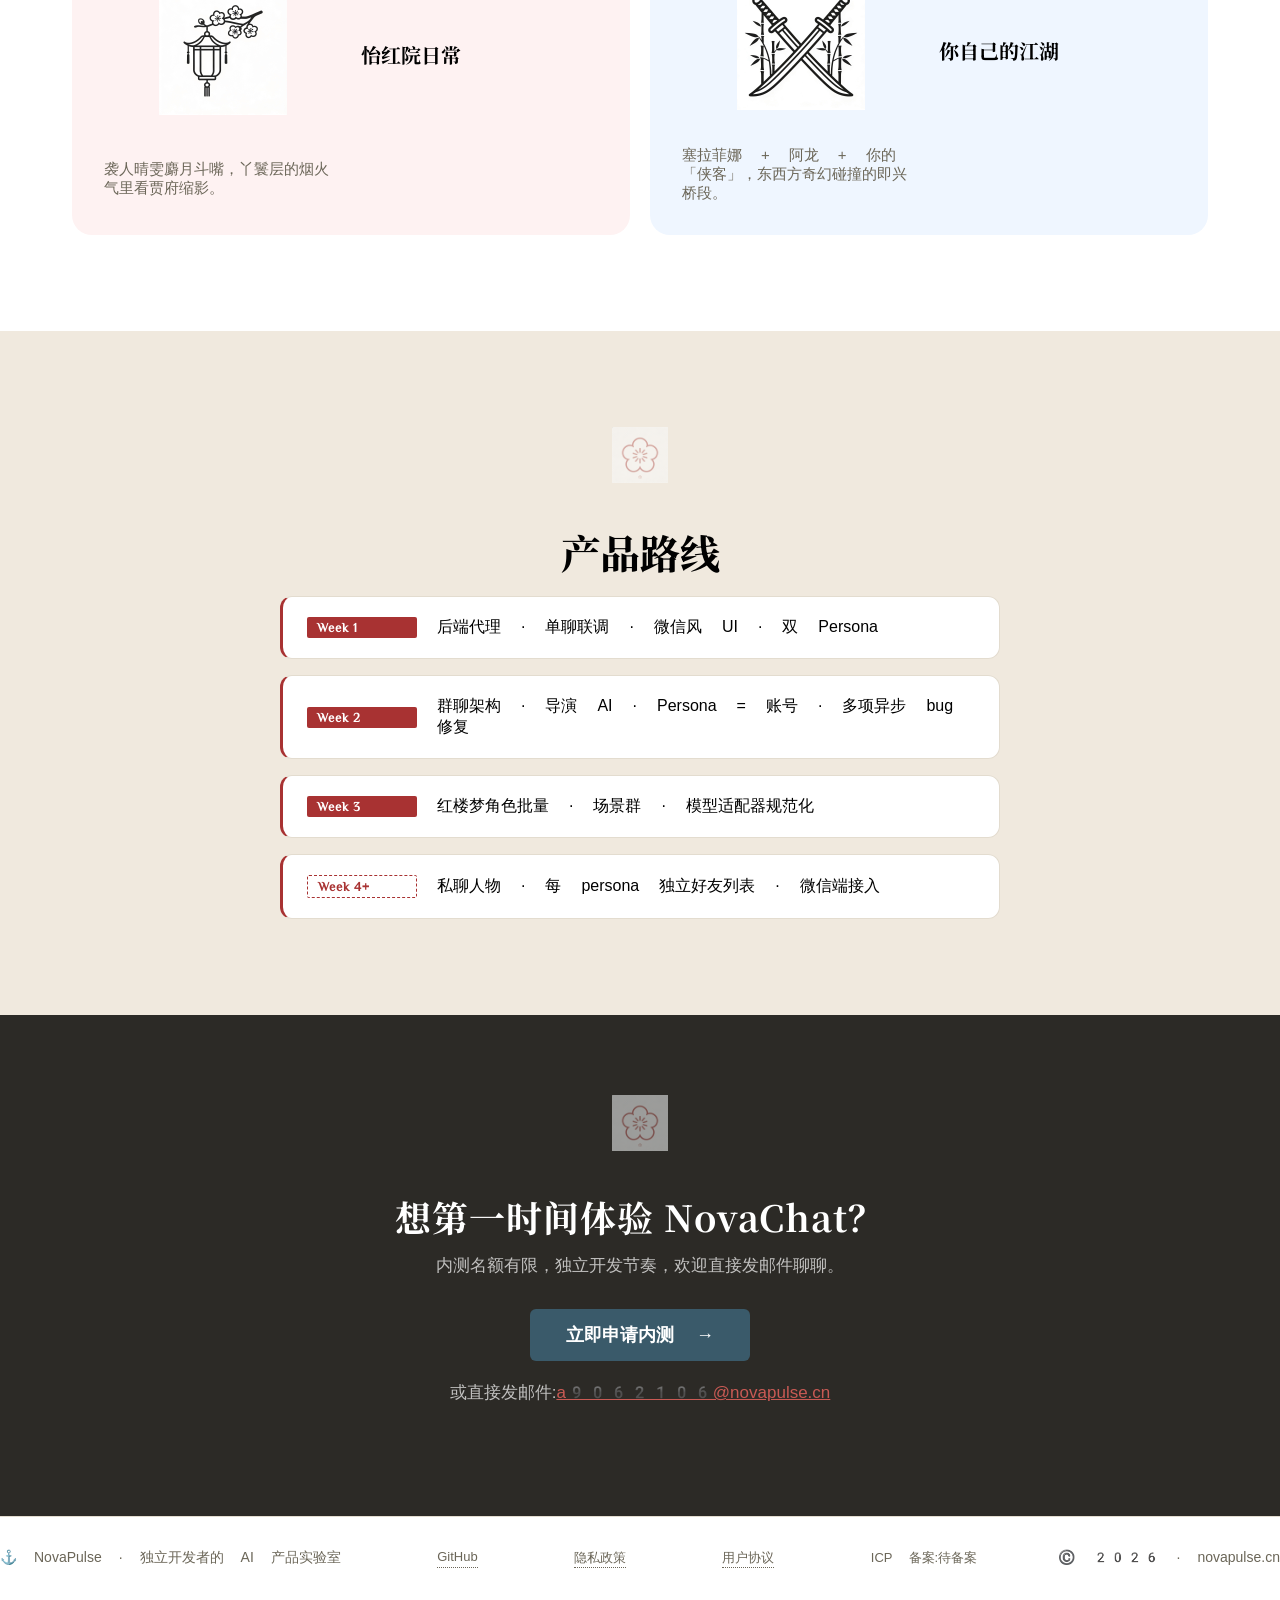
==== commit cccc5ea6: "feat: add login/register page and navigation link" ====
--- a/index.html
+++ b/index.html
@@ -34,6 +34,7 @@
         <a href="#scenes">场景</a>
         <a href="#roadmap">路线</a>
         <a href="#contact" class="nav-cta">联系</a>
+        <a href="/login.html" class="nav-cta">登录</a>
       </div>
     </div>
   </nav>
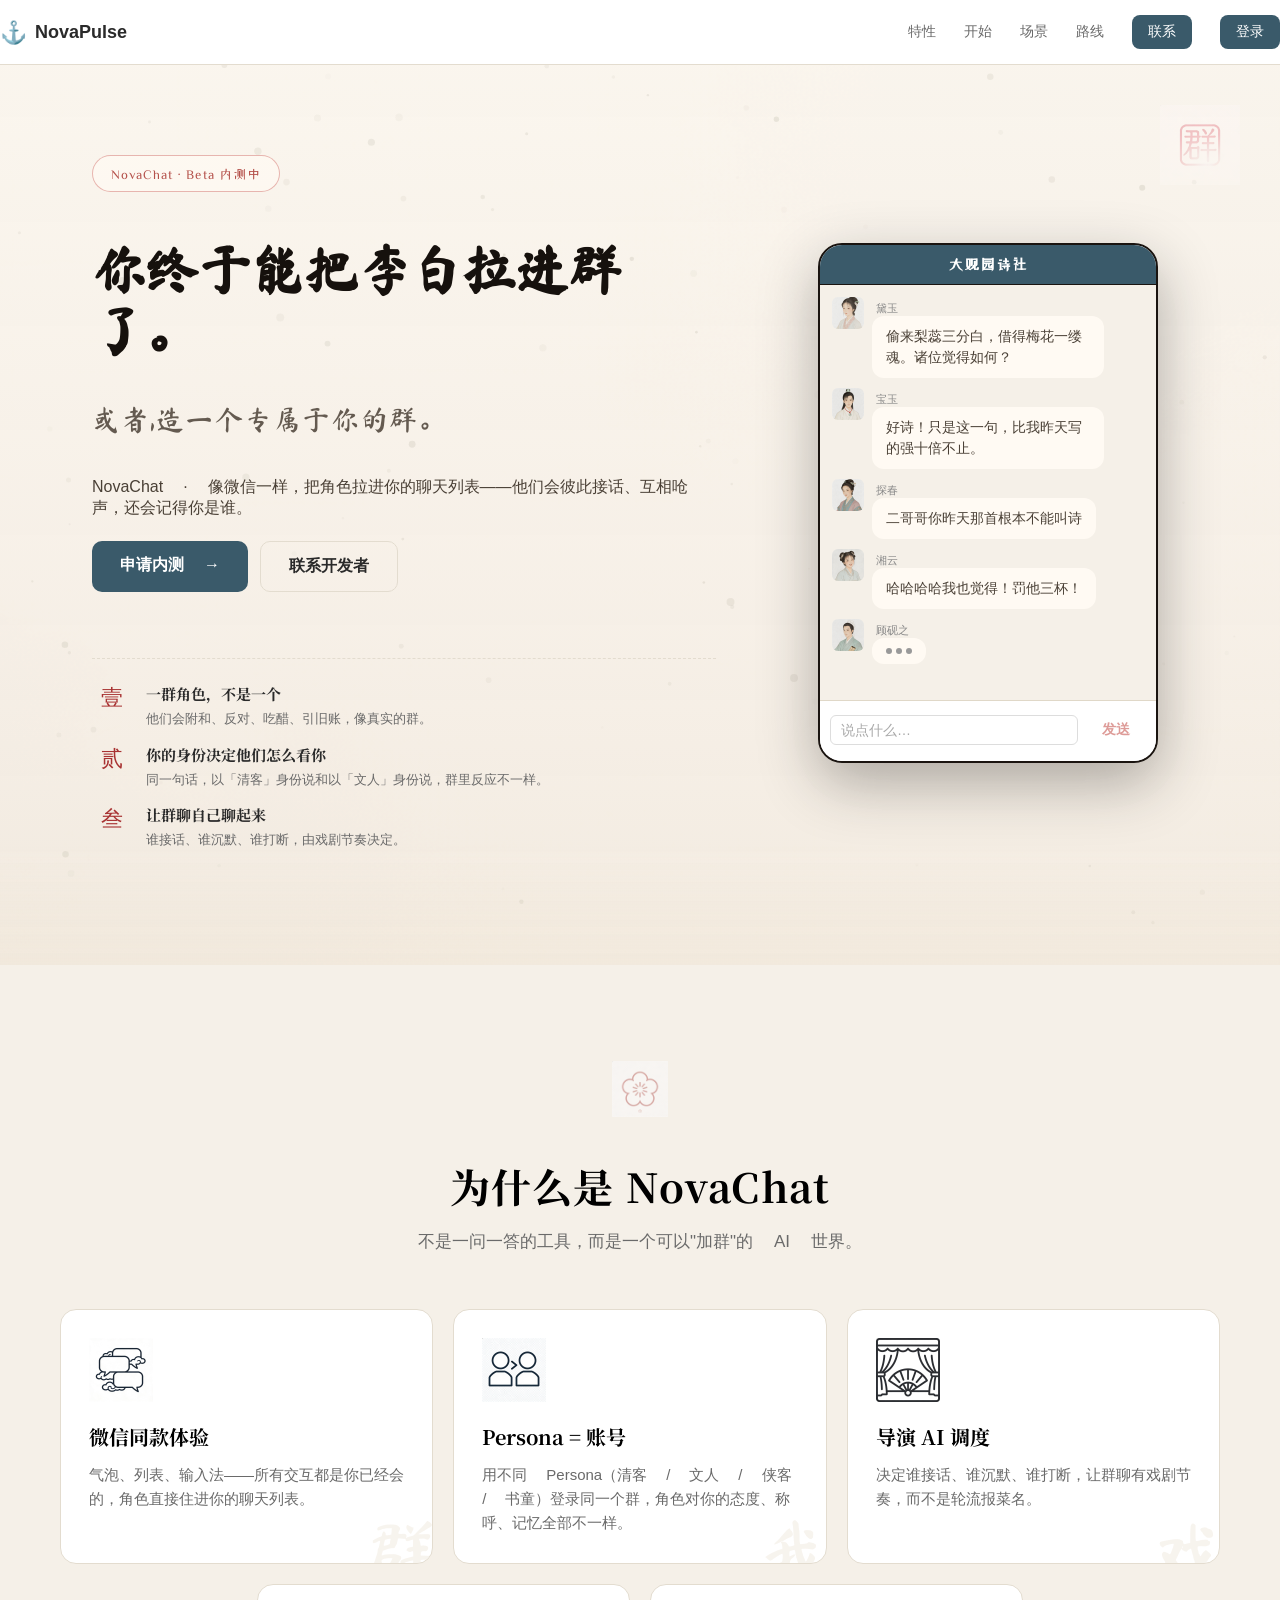
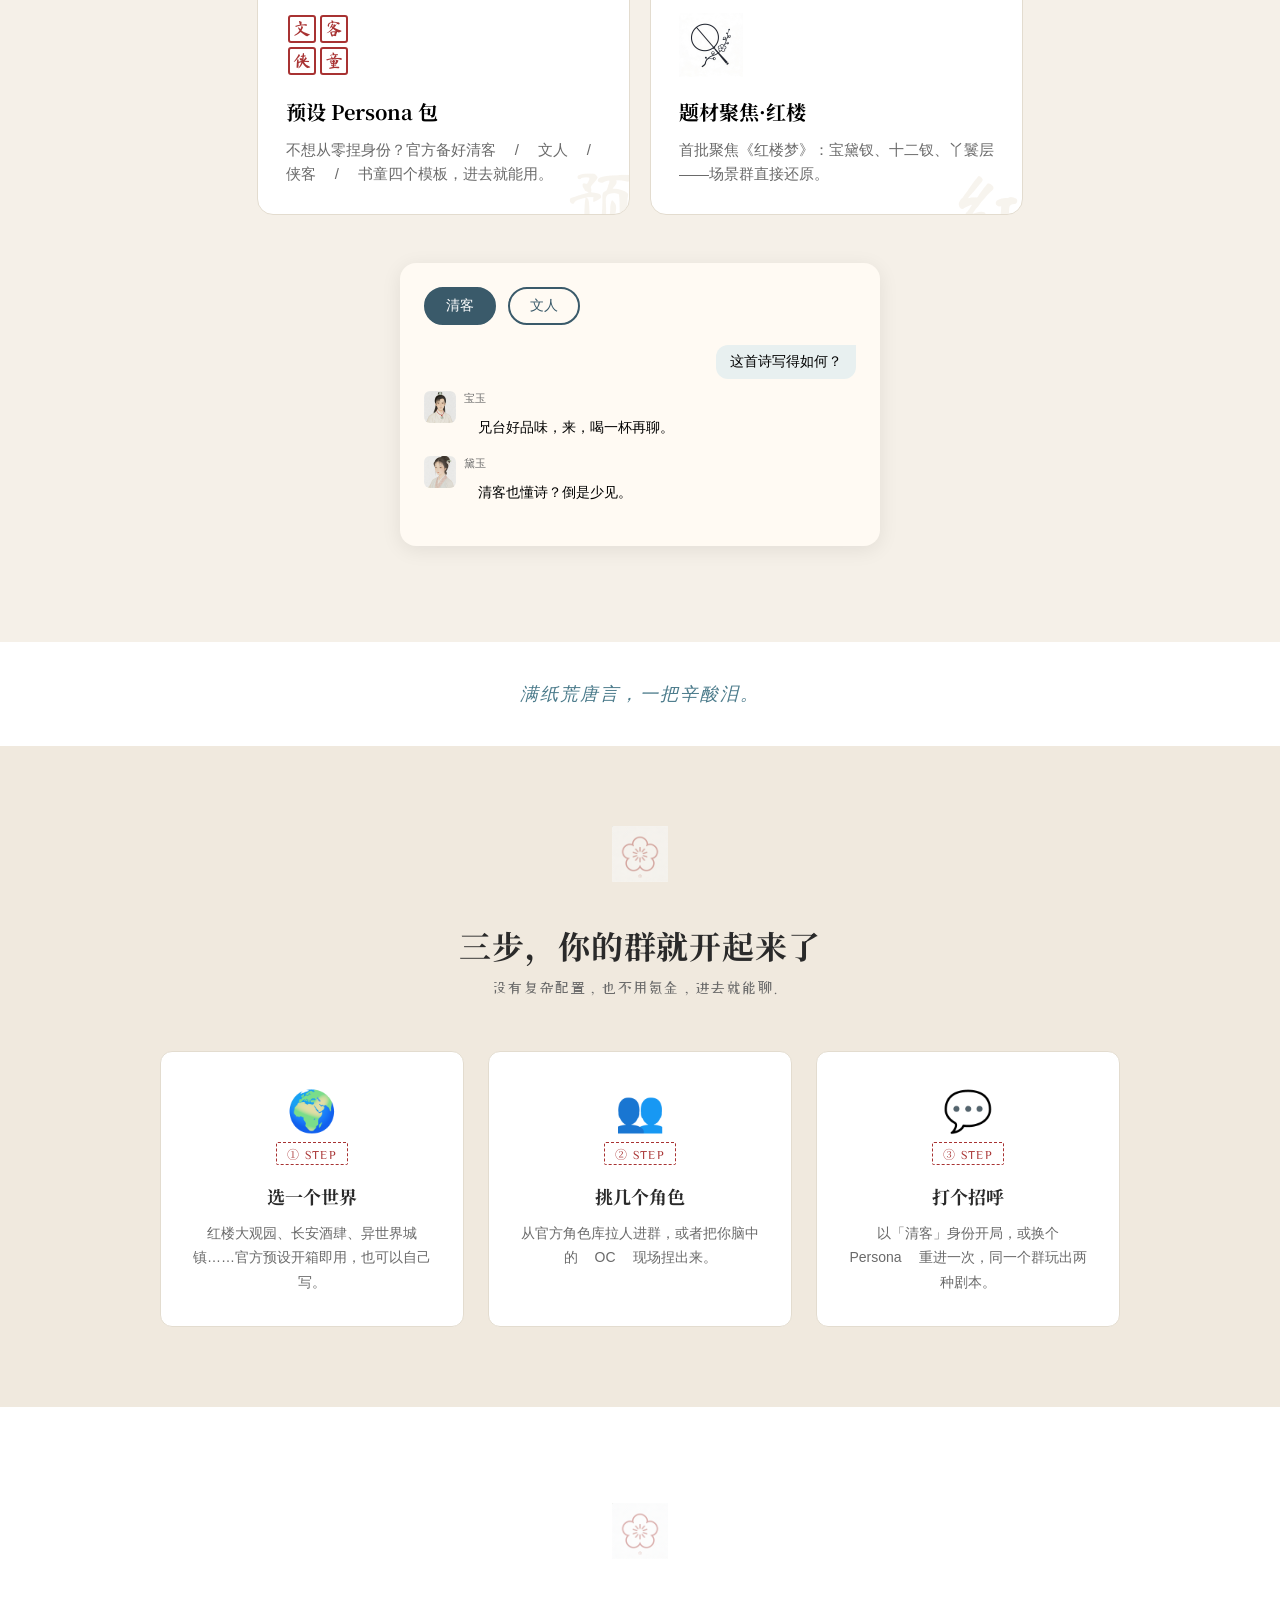
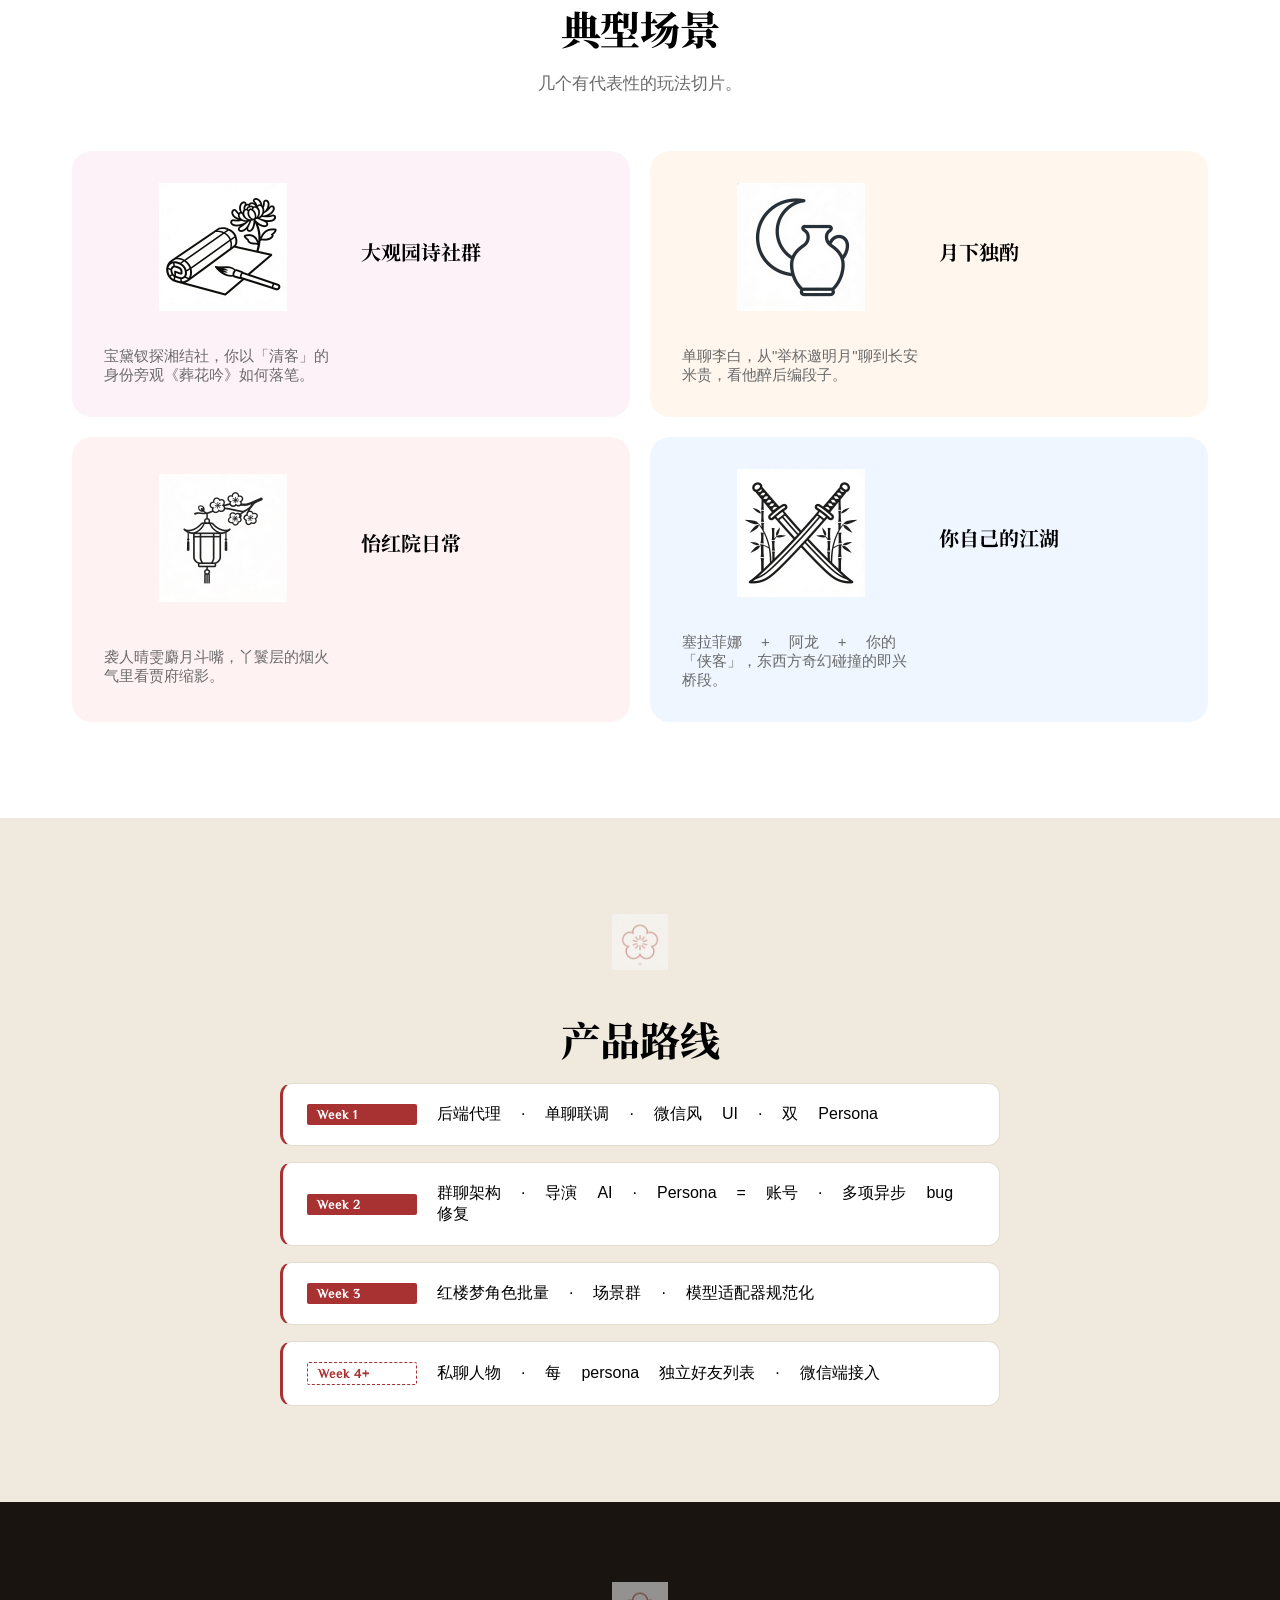
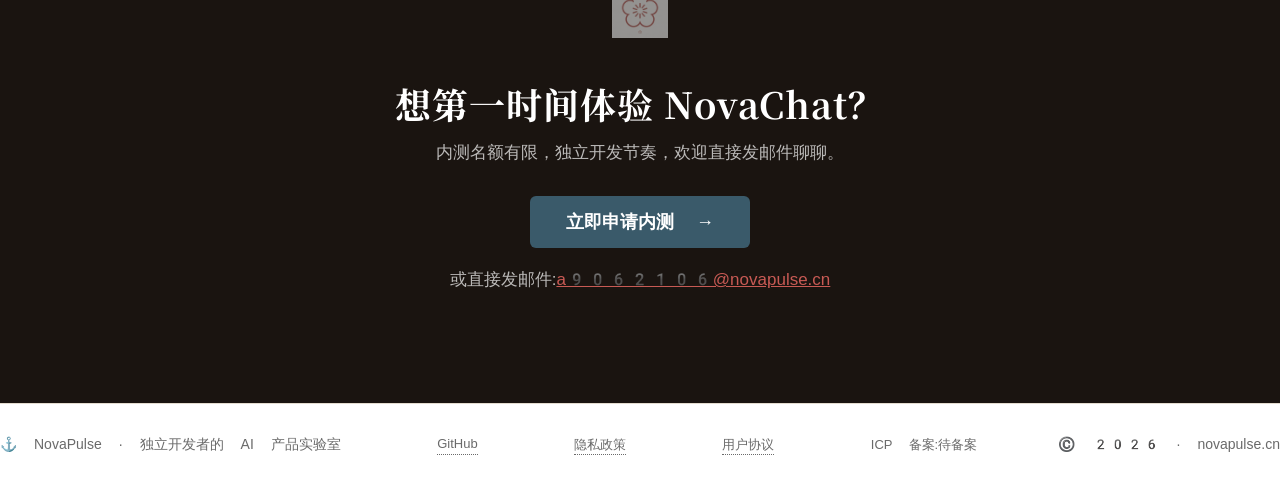
==== commit 26d5c17a: "refine landing hero and phone demo" ====
--- a/index.html
+++ b/index.html
@@ -39,50 +39,52 @@
     </div>
   </nav>
 
-  <header class="hero">
-    <img src="assets/icons/deco-seal-hero.png" class="hero-seal" alt="">
-    <div class="container hero-grid">
-      <div class="hero-text">
-        <span class="badge">NovaChat · Beta 内测中</span>
-        <h1>你终于能把李白拉进群了。</h1>
-        <p class="hero-slogan-2">或者,造一个专属于你的群。</p>
-        <p class="hero-sub">NovaChat · 像微信一样，把角色拉进你的聊天列表——他们会彼此接话、互相呛声，还会记得你是谁。</p>
-        <div class="hero-ctas">
-          <a href="https://tally.so/r/D4vbqj" target="_blank" rel="noopener" class="btn btn-primary">申请内测 →</a>
-          <a href="mailto:a9062106@novapulse.cn" class="btn btn-ghost">联系开发者</a>
+  <header class="hero" id="hero">
+    <canvas id="inkCanvas"></canvas>
+    <div class="hero-content">
+      <img src="assets/icons/deco-seal-hero.png" class="hero-seal" alt="">
+      <div class="container hero-grid">
+        <div class="hero-text">
+          <span class="badge">NovaChat · Beta 内测中</span>
+          <h1>你终于能把李白拉进群了。</h1>
+          <p class="hero-slogan-2">或者,造一个专属于你的群。</p>
+          <p class="hero-sub">NovaChat · 像微信一样，把角色拉进你的聊天列表——他们会彼此接话、互相呛声，还会记得你是谁。</p>
+          <div class="hero-ctas">
+            <a href="https://tally.so/r/D4vbqj" target="_blank" rel="noopener" class="btn btn-primary">申请内测 →</a>
+            <a href="mailto:a9062106@novapulse.cn" class="btn btn-ghost">联系开发者</a>
+          </div>
+          <div class="hero-pillars">
+            <div class="pillar">
+              <div class="pillar-num">壹</div>
+              <div class="pillar-body">
+                <div class="pillar-title">一群角色，不是一个</div>
+                <div class="pillar-desc">他们会附和、反对、吃醋、引旧账，像真实的群。</div>
+              </div>
+            </div>
+            <div class="pillar">
+              <div class="pillar-num">贰</div>
+              <div class="pillar-body">
+                <div class="pillar-title">你的身份决定他们怎么看你</div>
+                <div class="pillar-desc">同一句话，以「清客」身份说和以「文人」身份说，群里反应不一样。</div>
+              </div>
+            </div>
+            <div class="pillar">
+              <div class="pillar-num">叁</div>
+              <div class="pillar-body">
+                <div class="pillar-title">让群聊自己聊起来</div>
+                <div class="pillar-desc">谁接话、谁沉默、谁打断，由戏剧节奏决定。</div>
+              </div>
+            </div>
+          </div>
         </div>
-        <div class="hero-pillars">
-          <div class="pillar">
-            <div class="pillar-num">壹</div>
-            <div class="pillar-body">
-              <div class="pillar-title">一群角色，不是一个</div>
-              <div class="pillar-desc">他们会附和、反对、吃醋、引旧账，像真实的群。</div>
-            </div>
-          </div>
-          <div class="pillar">
-            <div class="pillar-num">贰</div>
-            <div class="pillar-body">
-              <div class="pillar-title">你的身份决定他们怎么看你</div>
-              <div class="pillar-desc">同一句话，以「清客」身份说和以「文人」身份说，群里反应不一样。</div>
-            </div>
-          </div>
-          <div class="pillar">
-            <div class="pillar-num">叁</div>
-            <div class="pillar-body">
-              <div class="pillar-title">让群聊自己聊起来</div>
-              <div class="pillar-desc">谁接话、谁沉默、谁打断，由戏剧节奏决定。</div>
-            </div>
-          </div>
-        </div>
-      </div>
-      <div class="hero-phone">
-        <div class="phone">
-          <div class="phone-header">大观园诗社</div>
-          <div class="phone-body">
-            <div class="msg msg-left"><span class="name">林黛玉</span><p>花谢花飞飞满天，红消香断有谁怜？</p></div>
-            <div class="msg msg-left"><span class="name">薛宝钗</span><p>颦儿这首起句便压众人了。</p></div>
-            <div class="msg msg-right"><p>我在旁看着，已经不敢出声。</p></div>
-            <div class="msg msg-left typing"><span class="name">贾宝玉</span><p>正在输入…</p></div>
+        <div class="hero-phone">
+          <div class="phone">
+            <div class="phone-header">大观园诗社</div>
+            <div class="phone-body"></div>
+            <div class="phone-input">
+              <input type="text" placeholder="说点什么…" disabled>
+              <button disabled>发送</button>
+            </div>
           </div>
         </div>
       </div>
@@ -96,22 +98,22 @@
       <p class="section-sub">不是一问一答的工具，而是一个可以"加群"的 AI 世界。</p>
     </div>
     <div class="features-grid">
-      <div class="feature-card" data-char="群">
+      <div class="feature-card reveal-left reveal-stagger" data-char="群">
         <img src="assets/icons/feature-01-chat.png" class="feature-icon" alt="微信同款体验">
         <h3>微信同款体验</h3>
         <p>气泡、列表、输入法——所有交互都是你已经会的，角色直接住进你的聊天列表。</p>
       </div>
-      <div class="feature-card" data-char="我">
+      <div class="feature-card reveal-left reveal-stagger" data-char="我">
         <img src="assets/icons/feature-02-persona.png" class="feature-icon" alt="Persona 账号">
         <h3>Persona = 账号</h3>
         <p>用不同 Persona（清客 / 文人 / 侠客 / 书童）登录同一个群，角色对你的态度、称呼、记忆全部不一样。</p>
       </div>
-      <div class="feature-card" data-char="戏">
+      <div class="feature-card reveal-left reveal-stagger" data-char="戏">
         <img src="assets/icons/feature-03-director.png" class="feature-icon" alt="导演 AI 调度">
         <h3>导演 AI 调度</h3>
         <p>决定谁接话、谁沉默、谁打断，让群聊有戏剧节奏，而不是轮流报菜名。</p>
       </div>
-      <div class="feature-card" data-char="预">
+      <div class="feature-card reveal-left reveal-stagger" data-char="预">
           <div class="feature-icon persona-pack-icon">
             <svg width="64" height="64" viewBox="0 0 64 64" xmlns="http://www.w3.org/2000/svg">
               <g fill="none" stroke="#a83232" stroke-width="2">
@@ -131,13 +133,22 @@
           <h3>预设 Persona 包</h3>
           <p>不想从零捏身份？官方备好清客 / 文人 / 侠客 / 书童四个模板，进去就能用。</p>
         </div>
-      <div class="feature-card" data-char="红">
+      <div class="feature-card reveal-left reveal-stagger" data-char="红">
         <img src="assets/icons/feature-04-redchamber.png" class="feature-icon" alt="题材聚焦红楼">
         <h3>题材聚焦·红楼</h3>
         <p>首批聚焦《红楼梦》：宝黛钗、十二钗、丫鬟层——场景群直接还原。</p>
       </div>
     </div>
-  </section>
+    <div class="persona-demo reveal-right">
+      <div class="persona-tabs">
+        <button class="persona-tab active" data-persona="qingke">清客</button>
+        <button class="persona-tab" data-persona="wenren">文人</button>
+      </div>
+      <div class="persona-chat-area" id="personaChatArea"></div>
+    </div>
+  </section>
+
+  <div class="typewriter-line reveal" data-text="满纸荒唐言，一把辛酸泪。都云作者痴，谁解其中味。"></div>
 
   <section class="three-steps" id="start">
     <div class="section-divider"><img src="assets/icons/deco-seal-divider.png" alt=""></div>
@@ -146,19 +157,19 @@
       <p class="section-sub">没有复杂配置，也不用氪金，进去就能聊。</p>
     </div>
     <div class="steps-grid">
-      <div class="step-card">
+      <div class="step-card reveal reveal-stagger">
         <div class="step-icon">🌍</div>
         <div class="step-num-small">① STEP</div>
         <h3>选一个世界</h3>
         <p>红楼大观园、长安酒肆、异世界城镇……官方预设开箱即用，也可以自己写。</p>
       </div>
-      <div class="step-card">
+      <div class="step-card reveal reveal-stagger">
         <div class="step-icon">👥</div>
         <div class="step-num-small">② STEP</div>
         <h3>挑几个角色</h3>
         <p>从官方角色库拉人进群，或者把你脑中的 OC 现场捏出来。</p>
       </div>
-      <div class="step-card">
+      <div class="step-card reveal reveal-stagger">
         <div class="step-icon">💬</div>
         <div class="step-num-small">③ STEP</div>
         <h3>打个招呼</h3>
@@ -173,10 +184,10 @@
       <h2 class="section-title">典型场景</h2>
       <p class="section-sub">几个有代表性的玩法切片。</p>
       <div class="scenes">
-        <div class="scene-card scene-pink"><img src="assets/icons/scene-poetry.png" class="scene-icon" alt="大观园诗社群"><h3>大观园诗社群</h3><p>宝黛钗探湘结社，你以「清客」的身份旁观《葬花吟》如何落笔。</p></div>
-        <div class="scene-card scene-orange"><img src="assets/icons/scene-moonwine.png" class="scene-icon" alt="月下独酌"><h3>月下独酌</h3><p>单聊李白，从"举杯邀明月"聊到长安米贵，看他醉后编段子。</p></div>
-        <div class="scene-card scene-red"><img src="assets/icons/scene-courtyard.png" class="scene-icon" alt="怡红院日常"><h3>怡红院日常</h3><p>袭人晴雯麝月斗嘴，丫鬟层的烟火气里看贾府缩影。</p></div>
-        <div class="scene-card scene-blue"><img src="assets/icons/scene-jianghu.png" class="scene-icon" alt="你自己的江湖"><h3>你自己的江湖</h3><p>塞拉菲娜 + 阿龙 + 你的「侠客」，东西方奇幻碰撞的即兴桥段。</p></div>
+        <div class="scene-card scene-pink reveal-scale reveal-stagger"><img src="assets/icons/scene-poetry.png" class="scene-icon" alt="大观园诗社群"><h3>大观园诗社群</h3><p>宝黛钗探湘结社，你以「清客」的身份旁观《葬花吟》如何落笔。</p></div>
+        <div class="scene-card scene-orange reveal-scale reveal-stagger"><img src="assets/icons/scene-moonwine.png" class="scene-icon" alt="月下独酌"><h3>月下独酌</h3><p>单聊李白，从"举杯邀明月"聊到长安米贵，看他醉后编段子。</p></div>
+        <div class="scene-card scene-red reveal-scale reveal-stagger"><img src="assets/icons/scene-courtyard.png" class="scene-icon" alt="怡红院日常"><h3>怡红院日常</h3><p>袭人晴雯麝月斗嘴，丫鬟层的烟火气里看贾府缩影。</p></div>
+        <div class="scene-card scene-blue reveal-scale reveal-stagger"><img src="assets/icons/scene-jianghu.png" class="scene-icon" alt="你自己的江湖"><h3>你自己的江湖</h3><p>塞拉菲娜 + 阿龙 + 你的「侠客」，东西方奇幻碰撞的即兴桥段。</p></div>
       </div>
     </div>
   </section>
@@ -196,7 +207,7 @@
 
   <section id="contact" class="section section-dark">
     <div class="section-divider"><img src="assets/icons/deco-seal-divider.png" alt=""></div>
-    <div class="container contact-inner">
+    <div class="container contact-inner reveal">
       <h2>想第一时间体验 NovaChat？</h2>
       <p>内测名额有限，独立开发节奏，欢迎直接发邮件聊聊。</p>
       <a href="https://tally.so/r/D4vbqj" target="_blank" rel="noopener" class="btn btn-primary btn-large">
@@ -219,6 +230,7 @@
     </div>
   </footer>
 
+  <script src="js/chat-demo.js"></script>
   <script src="js/main.js"></script>
 </body>
 </html>
--- a/css/style.css
+++ b/css/style.css
@@ -1,29 +1,42 @@
 * { margin: 0; padding: 0; box-sizing: border-box; }
 :root {
-  /* 主色：水墨青（去微信化） */
-  --primary: #3a5a6a;
-  --primary-light: #5e7e8c;
-  --primary-hover: #2d4854;
-
-  /* 点缀：胭脂 — 用于 CTA / persona badge / 关键强调 */
-  --accent: #c85a54;
-  --accent-light: #d97b75;
-
-  /* 辅色：赭石 — 古风置顶 / 分隔 */
-  --secondary: #b4744a;
-  --secondary-light: #d8a478;
-
-  /* 背景与文字 */
-  --bg: #faf6ef;            /* 米白纸色 */
-  --bg-alt: #f0e9de;        /* 章节分段 */
-  --bg-dark: #2c2a26;       /* 深色背景 */
-  --text: #2c2a26;
-  --text-light: #6b6658;
-  --border: #e3dccf;
-
-  /* 气泡色（如果落地页有演示对话） */
-  --bubble-user: #d8e4e8;   /* 淡水墨青 */
-  --bubble-ai: #f5efe4;     /* 淡米黄 */
+  /* 主色 */
+  --ink-dark: #1a1a2e;        /* 深夜墨 · Hero 背景 */
+  --ink-blue: #3a5a6a;        /* 水墨青 · 标题/正文 */
+  --ink-blue-light: #4a7a8a;  /* 浅水墨青 · 次要文字 */
+
+  /* 点缀 */
+  --rouge: #c85a54;           /* 胭脂 · CTA 按钮/高亮 */
+  --rouge-hover: #d4706a;     /* 胭脂悬停 */
+  --ochre: #b4744a;           /* 赭石 · 辅助色 */
+
+  /* 背景层 */
+  --bg-hero: linear-gradient(180deg, #0f0f1a 0%, #1a1a2e 40%, #2a2a3e 100%);
+  --bg-body: #f5f0e8;         /* 宣纸米 · 主体背景 */
+  --bg-card: #fffaf3;         /* 暖白 · 卡片背景 */
+
+  /* 气泡 */
+  --bubble-ai: #fffaf3;       /* AI 气泡 · 淡米黄 */
+  --bubble-user: #e8f0f0;     /* 用户气泡 · 淡水墨青 */
+
+  /* 文字 */
+  --text-primary: #2a2a2a;
+  --text-secondary: #6a6a6a;
+  --text-on-dark: #e8e0d0;    /* 暗底上的亮色字 */
+
+  /* 动画 */
+  --ease-out-quart: cubic-bezier(0.25, 1, 0.5, 1);
+  --duration-msg: 600ms;
+
+  /* 字体 */
+  --font-display: 'Ma Shan Zheng', 'Noto Serif SC', serif;
+  --font-heading: 'Noto Serif SC', 'PingFang SC', serif;
+  --font-body: 'Noto Sans SC', -apple-system, 'PingFang SC', 'Microsoft YaHei', 'Segoe UI Emoji', 'Apple Color Emoji', 'Noto Color Emoji', sans-serif;
+  --font-accent: 'ZCOOL XiaoWei', 'Noto Serif SC', serif;
+
+  /* 朱印色 */
+  --ink-seal: #a83232;
+  --ink-seal-soft: #c45d5d;
 
   /* 场景色（换古风调子） */
   --scene-pink: #f5dfd8;
@@ -31,20 +44,25 @@
   --scene-red: #eccfc6;
   --scene-blue: #d8dfe4;
 
-  /* 字体 */
-  --font-display: 'Ma Shan Zheng', 'Noto Serif SC', serif;
-  --font-heading: 'Noto Serif SC', 'PingFang SC', serif;
-  --font-body: 'Noto Sans SC', -apple-system, 'PingFang SC', 'Microsoft YaHei', 'Segoe UI Emoji', 'Apple Color Emoji', 'Noto Color Emoji', sans-serif;
-  --font-accent: 'ZCOOL XiaoWei', 'Noto Serif SC', serif;
-  
-  /* 朱印色 */
-  --ink-seal: #a83232;
-  --ink-seal-soft: #c45d5d;
-
-  /* 尺寸保留，不要动 */
+  /* 尺寸保留 */
   --container-max: 1120px;
   --radius: 12px;
   --radius-lg: 20px;
+
+  /* 向后兼容别名（后续刀次逐步移除） */
+  --primary: var(--ink-blue);
+  --primary-light: var(--ink-blue-light);
+  --primary-hover: #2d4854;
+  --accent: var(--rouge);
+  --accent-light: var(--rouge-hover);
+  --secondary: var(--ochre);
+  --secondary-light: #d8a478;
+  --bg: var(--bg-body);
+  --bg-alt: #f0e9de;
+  --bg-dark: var(--ink-dark);
+  --text: var(--text-primary);
+  --text-light: var(--text-secondary);
+  --border: #e3dccf;
 }
 
 /* 全局字体规则 */
@@ -75,7 +93,29 @@
 .nav-cta:hover { background:var(--primary-light); }
 
 /* Hero */
-.hero { padding: 0; background: var(--bg); position: relative; overflow: hidden; }
+.hero { 
+  padding: 0; 
+  background: var(--bg-hero); 
+  position: relative; 
+  overflow: hidden; 
+  min-height: 100vh;
+}
+
+#inkCanvas {
+  position: absolute;
+  top: 0;
+  left: 0;
+  width: 100%;
+  height: 100%;
+  pointer-events: none;
+  z-index: 0;
+}
+
+.hero-content {
+  position: relative;
+  z-index: 1;
+}
+
 .hero-grid {
   display: grid;
   grid-template-columns: 1fr 400px;
@@ -130,19 +170,80 @@
 
 /* Phone mock */
 .hero-phone { display:flex; justify-content:center; }
-.phone { width:320px; background:#f0ece8; border-radius:28px; box-shadow:0 24px 48px rgba(58, 90, 106, 0.16), 0 8px 16px rgba(44, 42, 38, 0.08); border: 2px solid #2c2a26; overflow:hidden; }
-.phone-header { background:#ede9e3; padding:18px; font-weight:600; text-align:center; border-bottom:1px solid #e0dcd4; }
-.phone-body { padding:16px 12px; min-height:380px; display:flex; flex-direction:column; gap:10px; background:#ebe7e2; }
+.phone {
+  width:320px;
+  background: var(--bg-card, #fffaf3);
+  border-radius:28px;
+  box-shadow:0 24px 48px rgba(26, 26, 46, 0.16), 0 8px 16px rgba(44, 42, 38, 0.08);
+  border: 2px solid var(--ink-dark, #1a1a2e);
+  overflow:hidden;
+}
+.phone-header {
+  background: linear-gradient(180deg, #2a2a3e 0%, #1a1a2e 100%);
+  padding:18px;
+  font-weight:600;
+  text-align:center;
+  color: var(--text-on-dark, #e8e0d0);
+  font-family: var(--font-accent);
+  letter-spacing: 0.06em;
+  border-bottom: 1px solid var(--ink-dark, #1a1a2e);
+}
+.phone-body { padding:16px 12px; min-height:380px; display:flex; flex-direction:column; gap:10px; background: var(--bg-body, #f5f0e8); }
 .msg { display:flex; flex-direction:column; max-width:75%; }
 .msg .name { font-size:11px; color:#888; margin-bottom:4px; padding:0 4px; }
 .msg p { padding:10px 14px; border-radius:12px; font-size:14px; line-height:1.5; }
 .msg-left { align-self:flex-start; }
-.msg-left p { background:white; color:var(--text); }
+.msg-left p { background: var(--bubble-ai, #fffaf3); color:var(--text-primary); }
 .msg-right { align-self:flex-end; }
-.msg-right p { background:#95ec69; color:var(--text); }
+.msg-right p { background: var(--bubble-user, #e8f0f0); color:var(--text-primary); }
 .typing p { color:#999; font-style:italic; }
 .typing { animation:pulse 1.5s ease-in-out infinite; }
 @keyframes pulse { 0%,100%{opacity:0.6;} 50%{opacity:1;} }
+
+/* Phone input area */
+.phone-input {
+  display: flex;
+  gap: 8px;
+  padding: 12px;
+  background: #ede9e3;
+  border-top: 1px solid #e0dcd4;
+}
+.phone-input input {
+  flex: 1;
+  padding: 10px 14px;
+  border: 1px solid #d8d4cc;
+  border-radius: 20px;
+  font-size: 14px;
+  background: white;
+  color: var(--text);
+}
+.phone-input input::placeholder { color: #aaa; }
+.phone-input button {
+  padding: 10px 16px;
+  background: var(--ink-blue);
+  color: white;
+  border: none;
+  border-radius: 20px;
+  font-size: 14px;
+  font-weight: 600;
+  cursor: not-allowed;
+  opacity: 0.6;
+}
+
+/* Message animation */
+.msg {
+  animation: msgAppear var(--duration-msg, 600ms) var(--ease-out-quart, cubic-bezier(0.25, 1, 0.5, 1)) both;
+}
+@keyframes msgAppear {
+  from {
+    opacity: 0;
+    transform: translateY(12px);
+  }
+  to {
+    opacity: 1;
+    transform: translateY(0);
+  }
+}
 
 /* Sections */
 .section { padding:96px 0; }
@@ -500,4 +601,469 @@
 @media (max-width: 720px) {
   .section-divider img { width: 44px; }
   .section-divider { margin-bottom: 24px; }
-}+}
+
+.persona-demo {
+  max-width: 480px;
+  margin: 48px auto 0;
+  background: var(--bg-card);
+  border-radius: 16px;
+  padding: 24px;
+  box-shadow: 0 4px 20px rgba(0,0,0,0.08);
+}
+.persona-tabs { display: flex; gap: 12px; margin-bottom: 20px; }
+.persona-tab {
+  padding: 8px 20px;
+  border-radius: 20px;
+  border: 2px solid var(--ink-blue);
+  background: transparent;
+  color: var(--ink-blue);
+  font-size: 14px;
+  cursor: pointer;
+  transition: all 0.3s ease;
+}
+.persona-tab.active { background: var(--ink-blue); color: white; }
+.persona-chat-area { transition: opacity 0.3s ease, transform 0.3s ease; }
+.persona-chat-area.fade-out { opacity: 0; transform: translateY(8px); }
+.persona-chat-area.fade-in { opacity: 1; transform: translateY(0); }
+.persona-msg-user { display: flex; justify-content: flex-end; margin-bottom: 12px; }
+.persona-msg-user .bubble {
+  background: var(--bubble-user);
+  border-radius: 12px 0 12px 12px;
+  padding: 8px 14px;
+  font-size: 14px;
+}
+.persona-msg-ai { display: flex; gap: 8px; align-items: flex-start; margin-bottom: 10px; }
+.persona-msg-ai .bubble {
+  background: var(--bubble-ai);
+  border-radius: 0 12px 12px 12px;
+  padding: 8px 14px;
+  font-size: 14px;
+  line-height: 1.6;
+}
+.persona-msg-ai .avatar {
+  width: 32px;
+  height: 32px;
+  border-radius: 50%;
+  background: var(--bg-alt);
+  display: flex;
+  align-items: center;
+  justify-content: center;
+  font-size: 14px;
+  flex-shrink: 0;
+}
+.speaker-name {
+  font-size: 11px;
+  color: var(--text-secondary);
+  margin-bottom: 2px;
+}
+
+/* 滚动触发动画 */
+.reveal {
+  opacity: 0;
+  transform: translateY(40px);
+  transition: opacity 0.8s var(--ease-out-quart),
+              transform 0.8s var(--ease-out-quart);
+}
+
+.reveal.visible {
+  opacity: 1;
+  transform: translateY(0);
+}
+
+.reveal-left {
+  opacity: 0;
+  transform: translateX(-60px);
+  transition: opacity 0.8s var(--ease-out-quart),
+              transform 0.8s var(--ease-out-quart);
+}
+
+.reveal-left.visible {
+  opacity: 1;
+  transform: translateX(0);
+}
+
+.reveal-right {
+  opacity: 0;
+  transform: translateX(60px);
+  transition: opacity 0.8s var(--ease-out-quart),
+              transform 0.8s var(--ease-out-quart);
+}
+
+.reveal-right.visible {
+  opacity: 1;
+  transform: translateX(0);
+}
+
+.reveal-scale {
+  opacity: 0;
+  transform: scale(0.85);
+  transition: opacity 0.6s var(--ease-out-quart),
+              transform 0.6s var(--ease-out-quart);
+}
+
+.reveal-scale.visible {
+  opacity: 1;
+  transform: scale(1);
+}
+
+.reveal-stagger:nth-child(1) { transition-delay: 0s; }
+.reveal-stagger:nth-child(2) { transition-delay: 0.12s; }
+.reveal-stagger:nth-child(3) { transition-delay: 0.24s; }
+.reveal-stagger:nth-child(4) { transition-delay: 0.36s; }
+.reveal-stagger:nth-child(5) { transition-delay: 0.48s; }
+
+/* 打字机效果 */
+.typewriter-line {
+  font-size: 18px;
+  color: var(--ink-blue-light);
+  text-align: center;
+  padding: 40px 20px;
+  min-height: 1.5em;
+  font-style: italic;
+  letter-spacing: 2px;
+}
+/* 头像裁剪：取顶部居中区域显示为 32x32 */
+.demo-msg .avatar,
+.persona-msg-ai .avatar {
+  width: 32px;
+  height: 32px;
+  border-radius: 6px;
+  flex-shrink: 0;
+  object-fit: cover;
+  object-position: top center;
+}
+/* ===== Phone Mock 修复 ===== */
+.phone {
+  width: 340px;
+  height: 520px;
+  border-radius: 24px;
+  background: #fff;
+  box-shadow: 0 20px 60px rgba(0,0,0,0.3);
+  display: flex;
+  flex-direction: column;
+  overflow: hidden;
+}
+
+.phone-header {
+  background: #3a5a6a;
+  color: white;
+  padding: 12px 16px;
+  font-size: 15px;
+  text-align: center;
+  flex-shrink: 0;
+}
+
+.phone-body {
+  flex: 1;
+  overflow-y: auto;
+  padding: 12px;
+  display: flex;
+  flex-direction: column;
+  gap: 10px;
+  background: #f5f0e8;
+}
+
+.phone-input {
+  padding: 10px 12px;
+  border-top: 1px solid #e0d8c8;
+  display: flex;
+  align-items: center;
+  gap: 8px;
+  background: #fff;
+  flex-shrink: 0;
+}
+
+.phone-input input {
+  flex: 1;
+  border: 1px solid #ddd;
+  border-radius: 6px;
+  padding: 6px 10px;
+  font-size: 14px;
+}
+
+.phone-input button {
+  color: #c85a54;
+  background: none;
+  border: none;
+  font-size: 14px;
+  font-weight: 600;
+  cursor: pointer;
+}
+
+/* 印章缩小 */
+.hero-seal {
+  position: absolute;
+  right: 40px;
+  top: 40px;
+  width: 80px;
+  height: 80px;
+  opacity: 0.3;
+  pointer-events: none;
+  z-index: 0;
+}
+
+/* 移动端 */
+@media (max-width: 768px) {
+  .phone {
+    width: 100%;
+    max-width: 340px;
+    height: 420px;
+    margin: 24px auto 0;
+  }
+  .hero-seal {
+    width: 50px;
+    height: 50px;
+    right: 20px;
+    top: 20px;
+  }
+}
+/* 消息头像 + 横排布局 */
+.msg { flex-direction: row !important; align-items: flex-start !important; gap: 8px; }
+.msg-avatar { width: 32px; height: 32px; border-radius: 6px; object-fit: cover; object-position: top center; flex-shrink: 0; }
+.msg-content { flex: 1; min-width: 0; }
+/* 正在输入动画 */
+.typing-text { display: flex !important; gap: 4px; align-items: center; padding: 10px 14px; background: var(--bubble-ai, #fffaf3); border-radius: 12px; }
+.typing-text .dot { width: 6px; height: 6px; border-radius: 50%; background: #999; animation: dotBounce 1.4s infinite; }
+.typing-text .dot:nth-child(2) { animation-delay: 0.2s; }
+.typing-text .dot:nth-child(3) { animation-delay: 0.4s; }
+@keyframes dotBounce { 0%,60%,100%{transform:translateY(0);opacity:0.4;} 30%{transform:translateY(-6px);opacity:1;} }
+
+/* ==================== knife 6 · Hero 暖墨褐 + 水墨纹理叠层 ==================== */
+
+/* 1. Hero 色温：冷蓝紫 → 暖墨褐（覆盖原 --bg-hero，后定义胜出，无需 !important） */
+:root {
+  --bg-hero: linear-gradient(180deg, #15100c 0%, #221812 40%, #3d2e22 80%, #4a3a2a 100%);
+  --ink-dark: #1a1410;
+}
+
+/* 2. Hero 容器：确保定位上下文 + 溢出裁剪，为 ::before 铺垫 */
+.hero {
+  position: relative;
+  overflow: hidden;
+}
+
+/* 3. 水墨纹理叠层 —— soft-light 混合，弱透明，不抢内容 */
+.hero::before {
+  content: "";
+  position: absolute;
+  inset: 0;
+  background-image: url("../assets/ink-texture.png");
+  background-size: cover;
+  background-position: center;
+  background-repeat: no-repeat;
+  opacity: 0.22;
+  mix-blend-mode: soft-light;
+  pointer-events: none;
+  z-index: 1;
+}
+
+/* 4. Hero 所有直接子元素（粒子 canvas、Slogan 容器、CTA、手机框等）都压在纹理之上 */
+.hero > * {
+  position: relative;
+  z-index: 2;
+}
+
+/* ==================== knife 6.1 · Hero 整屏浅宣纸（覆盖 6.0） ==================== */
+
+/* 1. Hero 主背景：回到浅宣纸体系，去掉脏棕压迫感 */
+:root {
+  --bg-hero: linear-gradient(180deg, #f7f1e7 0%, #f3ebdf 58%, #efe4d3 100%);
+  --text-on-dark: #2a2118;
+}
+
+/* 2. Hero 容器本体：轻微暖底，不再走深色大底 */
+.hero {
+  position: relative;
+  overflow: hidden;
+  background: linear-gradient(180deg, rgba(255,250,243,0.92) 0%, rgba(245,236,224,0.92) 100%);
+}
+
+/* 3. 把上一刀重纹理彻底压淡，保留若有若无的纸感 */
+.hero::before {
+  content: "";
+  position: absolute;
+  inset: 0;
+  background-image: url("../assets/ink-texture.png");
+  background-size: cover;
+  background-position: center;
+  background-repeat: no-repeat;
+  opacity: 0.045;
+  mix-blend-mode: multiply;
+  pointer-events: none;
+  z-index: 1;
+}
+
+/* 4. 在 Hero 底部补一层极轻的暖雾，帮助和正文自然衔接 */
+.hero::after {
+  content: "";
+  position: absolute;
+  left: 0;
+  right: 0;
+  bottom: 0;
+  height: 180px;
+  background: linear-gradient(180deg, rgba(239,228,211,0) 0%, rgba(239,228,211,0.65) 100%);
+  pointer-events: none;
+  z-index: 1;
+}
+
+/* 5. Hero 内容全部压到纹理之上 */
+.hero > * {
+  position: relative;
+  z-index: 2;
+}
+
+/* ==================== knife 6.2 · Hero 浅宣纸精修 ==================== */
+
+/* 1. Hero 去黄雾：把整屏暖雾和纹理感继续压淡，回到更干净的宣纸 */
+.hero {
+  background: linear-gradient(180deg, rgba(250,245,237,0.96) 0%, rgba(246,239,230,0.94) 58%, rgba(242,234,223,0.92) 100%);
+}
+
+.hero::before {
+  opacity: 0.022;
+}
+
+.hero::after {
+  height: 120px;
+  background: linear-gradient(180deg, rgba(239,228,211,0) 0%, rgba(239,228,211,0.32) 100%);
+}
+
+/* 2. Hero 正文提对比：说明文案、卖点文案不要再发飘 */
+.hero p,
+.hero li,
+.hero .hero-description,
+.hero .hero-copy,
+.hero .hero-features,
+.hero .hero-features p {
+  color: #4a4036;
+}
+
+/* 3. 主标题和红色副标题稳住对比，避免浅底上发灰 */
+.hero h1,
+.hero h2,
+.hero h3 {
+  color: #16110d;
+}
+
+.hero .hero-subtitle,
+.hero .subtitle,
+.hero .accent-text {
+  color: #b5524c;
+}
+
+/* 4. Beta 条：从“长空框”收成更像 badge 的视觉 */
+.hero .beta-tag,
+.hero .hero-badge,
+.hero .announcement-bar,
+.hero .top-badge {
+  width: fit-content;
+  min-width: 0;
+  max-width: 100%;
+  padding: 8px 18px;
+  border-radius: 999px;
+  background: rgba(255, 250, 243, 0.78);
+  border: 1px solid rgba(200, 90, 84, 0.42);
+  color: #b5524c;
+  box-shadow: 0 4px 14px rgba(90, 60, 40, 0.06);
+}
+
+/* 5. 如果 Beta 条实际是一个普通段落 / div，给常见类名兜底；命不中也无害 */
+.hero .beta,
+.hero .badge,
+.hero .hero-top-note {
+  width: fit-content;
+  min-width: 0;
+  max-width: 100%;
+  padding: 8px 18px;
+  border-radius: 999px;
+  background: rgba(255, 250, 243, 0.78);
+  border: 1px solid rgba(200, 90, 84, 0.42);
+  color: #b5524c;
+}
+
+/* 6. 次按钮在浅底上更清楚一点，但不加花活 */
+.hero .btn-secondary,
+.hero .cta-secondary {
+  border-color: rgba(74, 64, 54, 0.22);
+  color: #5a4636;
+  background: rgba(255, 250, 243, 0.72);
+}
+
+/* 7. 底部 CTA 深色区改回浅宣纸体系，消灭页面下半段割裂 */
+.cta-section,
+.final-cta,
+.contact-cta,
+.join-cta,
+section.cta {
+  background: linear-gradient(180deg, #f5eee3 0%, #efe5d7 100%);
+  color: #201813;
+}
+
+.cta-section h2,
+.final-cta h2,
+.contact-cta h2,
+.join-cta h2,
+section.cta h2 {
+  color: #201813;
+}
+
+.cta-section p,
+.final-cta p,
+.contact-cta p,
+.join-cta p,
+section.cta p,
+.cta-section a,
+.final-cta a,
+.contact-cta a,
+.join-cta a,
+section.cta a {
+  color: #5a4636;
+}
+
+/* ==================== knife 6.3 · 手机框右侧空白带修复 ==================== */
+
+/* 1. 收窄 phone-body 右侧空白感：右 padding 略缩，给滚动条留更少视觉存在感 */
+.phone-body {
+  padding: 12px 8px 12px 12px;
+  scrollbar-width: thin;
+  scrollbar-color: rgba(90, 70, 54, 0.34) transparent;
+}
+
+/* 2. WebKit 滚动条瘦身，别再切出一整条白带 */
+.phone-body::-webkit-scrollbar {
+  width: 6px;
+}
+
+.phone-body::-webkit-scrollbar-track {
+  background: transparent;
+}
+
+.phone-body::-webkit-scrollbar-thumb {
+  background: rgba(90, 70, 54, 0.28);
+  border-radius: 999px;
+}
+
+/* 3. 消息泡最大宽度放宽：75% → 86%，减少右侧大片闲置空间 */
+.msg {
+  max-width: 86%;
+}
+
+/* 4. 泡泡内容别超容器，保持换行稳定 */
+.msg p {
+  display: inline-block;
+  max-width: 100%;
+}
+
+/* 5. 输入栏做轻微收边，保证和消息区宽度观感更统一 */
+.phone-input {
+  padding: 10px 10px 12px 10px;
+}
+
+.phone-input input {
+  min-width: 0;
+}
+
+.phone-input button {
+  flex-shrink: 0;
+}
